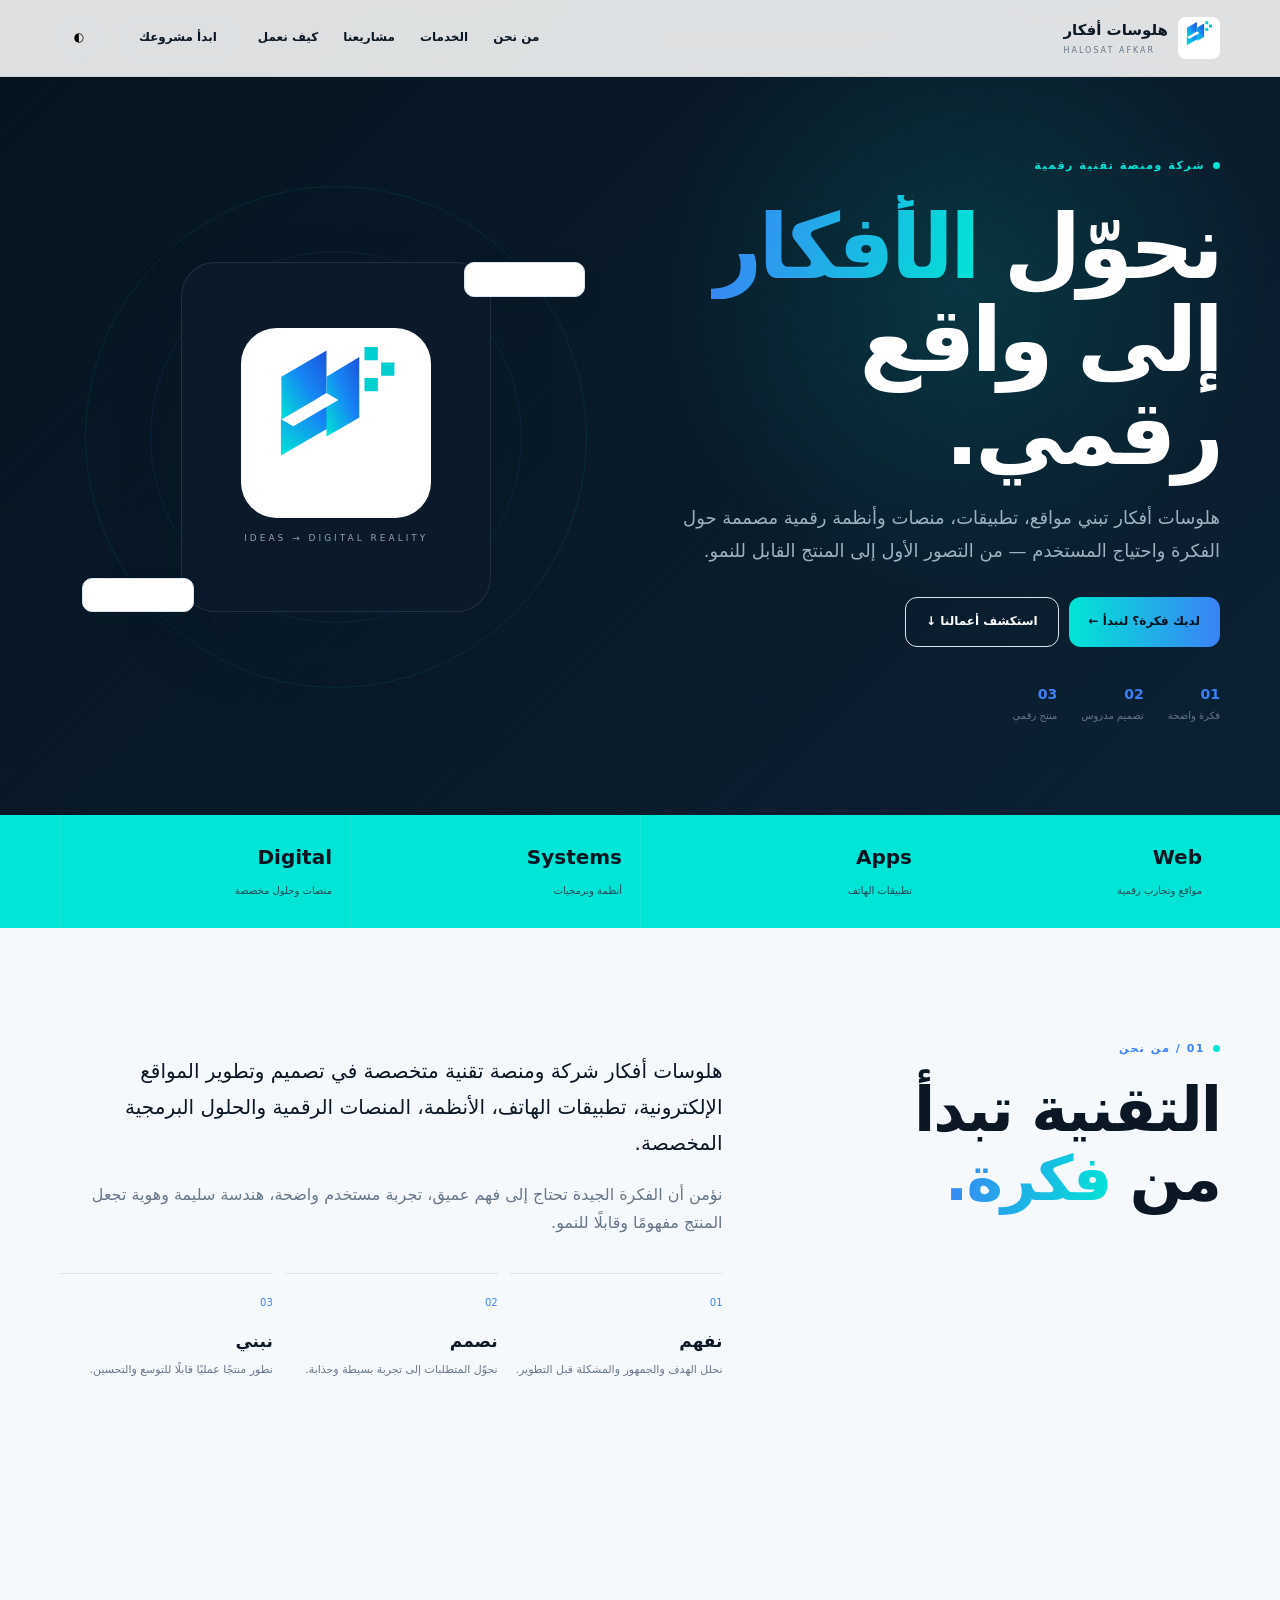
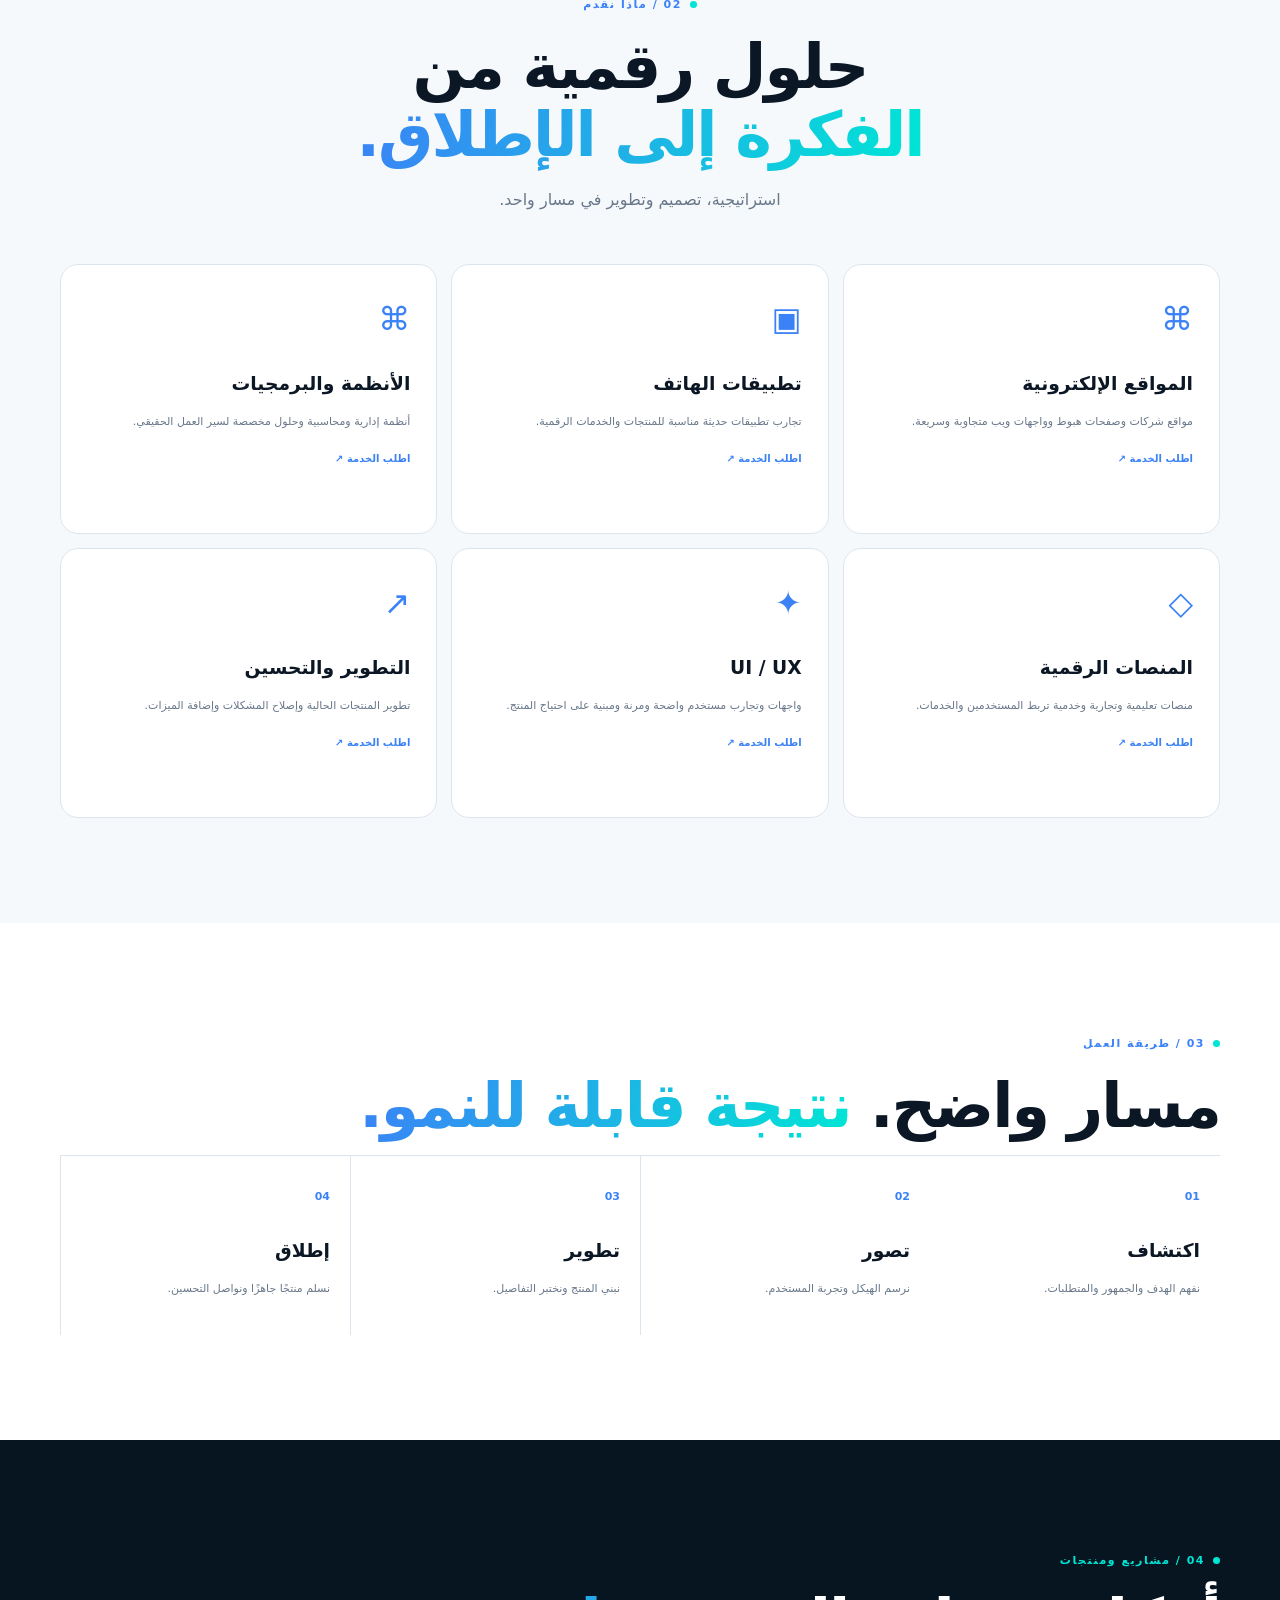
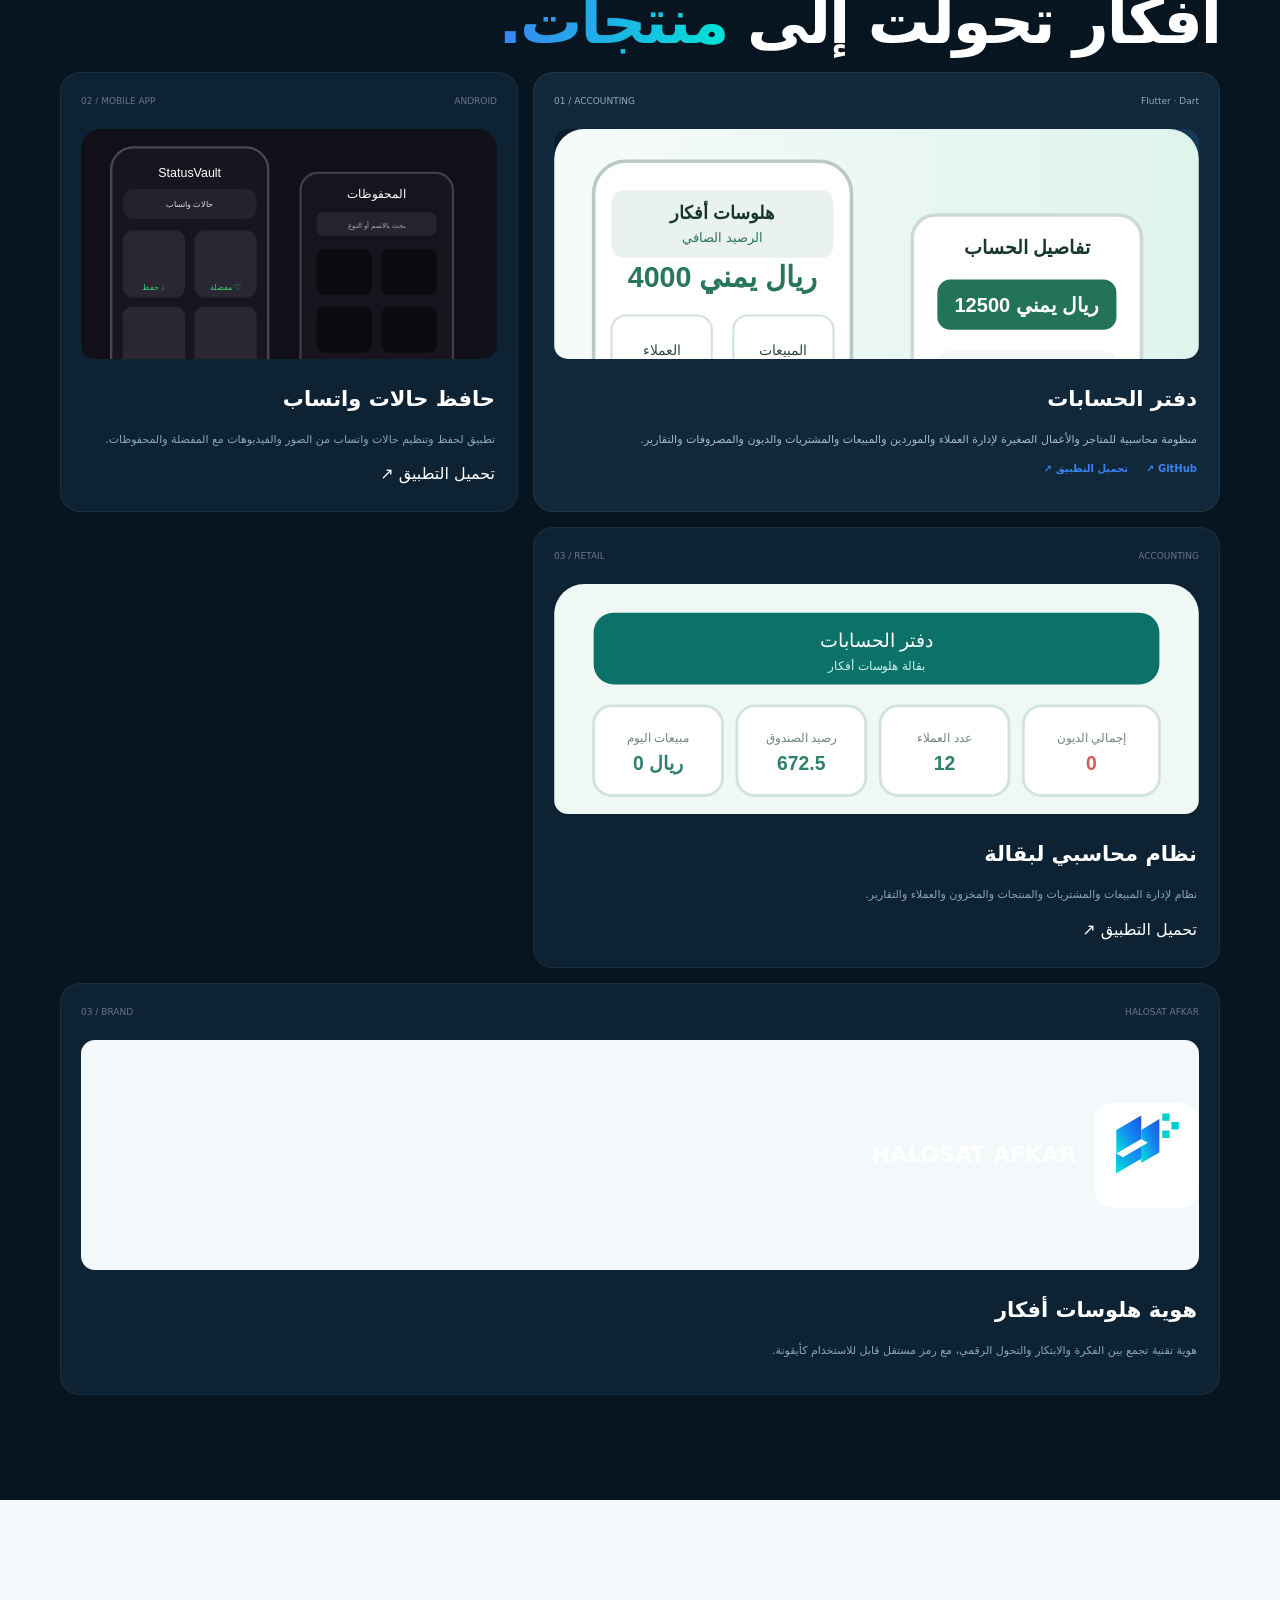
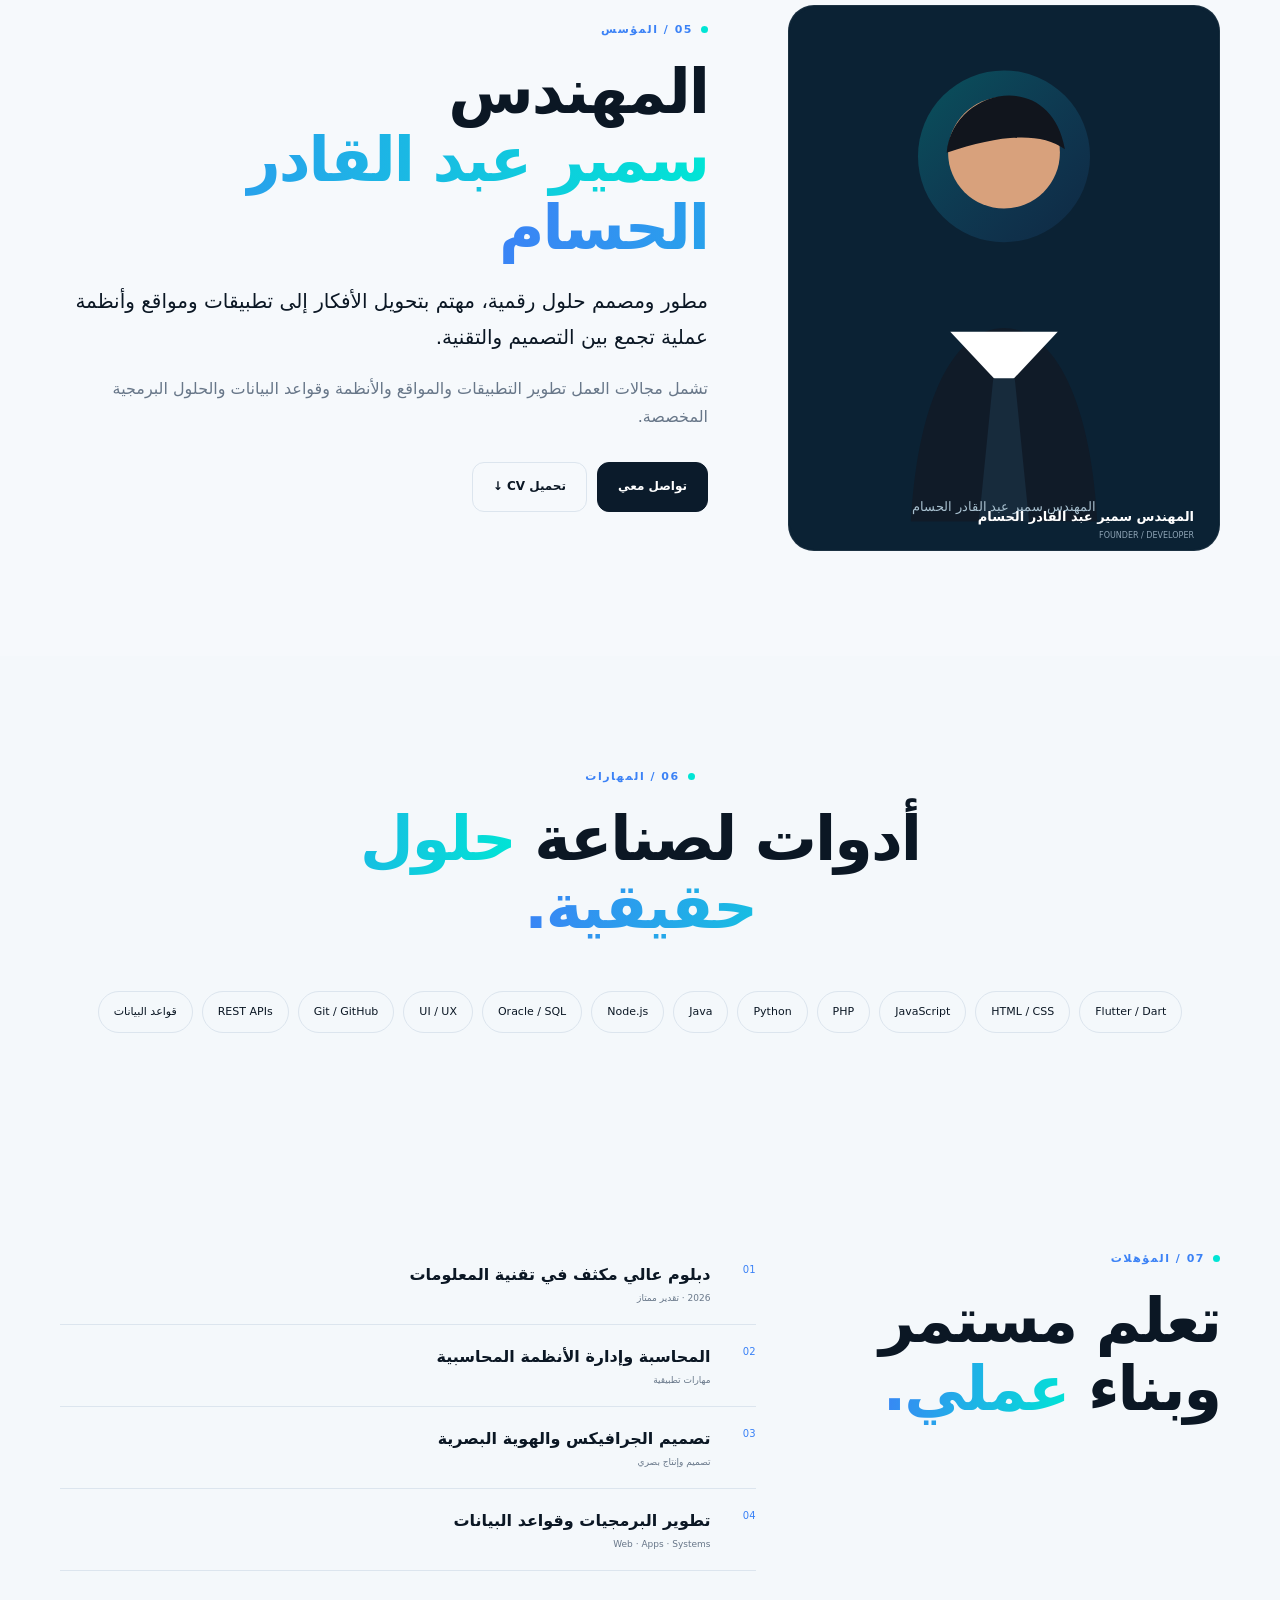
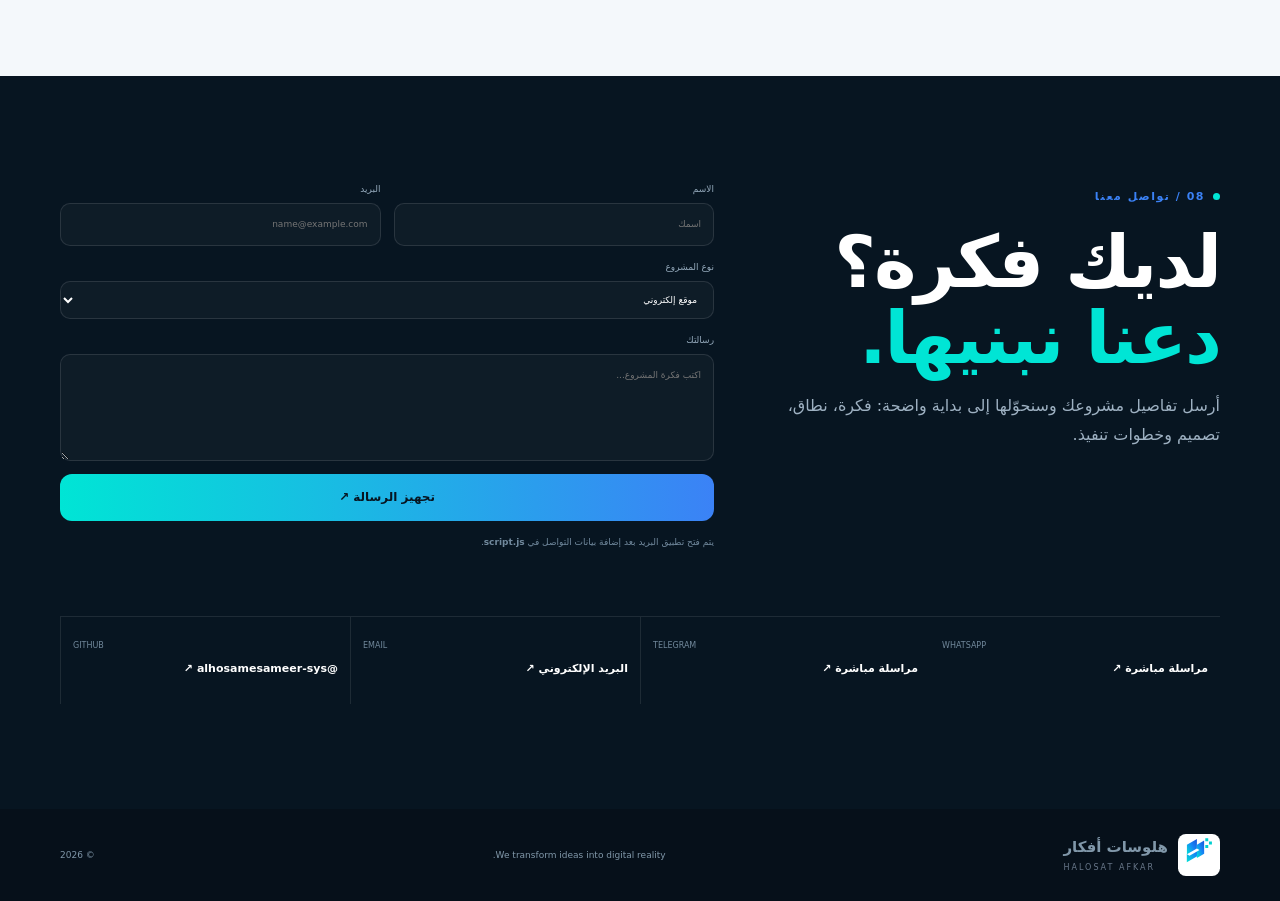
==== index.html @ 7b66d10e "remove Khadamaty and add app download links" ====
<!doctype html>
<html lang="ar" dir="rtl">
<head>
<meta charset="utf-8"><meta name="viewport" content="width=device-width,initial-scale=1">
<meta name="theme-color" content="#0B1B2B">
<meta name="description" content="هلوسات أفكار — شركة تقنية لتحويل الأفكار إلى مواقع وتطبيقات وأنظمة ومنصات رقمية.">
<meta property="og:title" content="هلوسات أفكار | HALOSAT AFKAR"><meta property="og:description" content="نحوّل الأفكار إلى واقع رقمي.">
<title>هلوسات أفكار | HALOSAT AFKAR</title>
<link rel="icon" href="assets/logo.svg"><link rel="stylesheet" href="style.css"><link rel="stylesheet" href="showcase.css">
</head>
<body>
<div class="progress" id="progress"></div>
<header><nav class="nav container">
<a class="brand" href="#home"><img src="assets/logo.svg" alt="هلوسات أفكار"><span><b>هلوسات أفكار</b><small>HALOSAT AFKAR</small></span></a>
<div class="links" id="links"><a href="about.html">من نحن</a><a href="services.html">الخدمات</a><a href="projects.html">مشاريعنا</a><a href="process.html">كيف نعمل</a><a href="contact.html" class="pill">ابدأ مشروعك</a><button class="mode" id="mode" aria-label="الوضع الداكن">◐</button></div>
<button class="menu" id="menu" aria-label="القائمة">☰</button></nav></header>

<main>
<section class="hero" id="home"><div class="container hero-grid">
<div class="reveal"><span class="kicker">شركة ومنصة تقنية رقمية</span><h1>نحوّل <em>الأفكار</em><br>إلى واقع رقمي.</h1>
<p class="lead">هلوسات أفكار تبني مواقع، تطبيقات، منصات وأنظمة رقمية مصممة حول الفكرة واحتياج المستخدم — من التصور الأول إلى المنتج القابل للنمو.</p>
<div class="actions"><a class="btn primary" href="contact.html">لديك فكرة؟ لنبدأ ←</a><a class="btn" href="projects.html">استكشف أعمالنا ↓</a></div>
<div class="hero-meta"><div><b>01</b>فكرة واضحة</div><div><b>02</b>تصميم مدروس</div><div><b>03</b>منتج رقمي</div></div></div>
<div class="visual reveal"><div class="logo-card"><img src="assets/logo.svg" alt="شعار هلوسات أفكار"><small>IDEAS → DIGITAL REALITY</small></div><span class="tag t1">WEB · APP · SYSTEMS</span><span class="tag t2">CREATIVE · DIGITAL</span></div>
</div></section>

<div class="strip"><div class="container stats"><div><b>Web</b><span>مواقع وتجارب رقمية</span></div><div><b>Apps</b><span>تطبيقات الهاتف</span></div><div><b>Systems</b><span>أنظمة وبرمجيات</span></div><div><b>Digital</b><span>منصات وحلول مخصصة</span></div></div></div>

<section id="about"><div class="container two"><div class="title reveal"><span class="kicker">01 / من نحن</span><h2>التقنية تبدأ<br>من <em>فكرة.</em></h2></div>
<div class="reveal"><p class="large">هلوسات أفكار شركة ومنصة تقنية متخصصة في تصميم وتطوير المواقع الإلكترونية، تطبيقات الهاتف، الأنظمة، المنصات الرقمية والحلول البرمجية المخصصة.</p><p class="muted">نؤمن أن الفكرة الجيدة تحتاج إلى فهم عميق، تجربة مستخدم واضحة، هندسة سليمة وهوية تجعل المنتج مفهومًا وقابلًا للنمو.</p>
<div class="principles"><article><span>01</span><h3>نفهم</h3><p>نحلل الهدف والجمهور والمشكلة قبل التطوير.</p></article><article><span>02</span><h3>نصمم</h3><p>نحوّل المتطلبات إلى تجربة بسيطة وجذابة.</p></article><article><span>03</span><h3>نبني</h3><p>نطور منتجًا عمليًا قابلًا للتوسع والتحسين.</p></article></div></div></div></section>

<section class="services" id="services"><div class="container"><div class="center title reveal"><span class="kicker">02 / ماذا نقدم</span><h2>حلول رقمية من<br><em>الفكرة إلى الإطلاق.</em></h2><p>استراتيجية، تصميم وتطوير في مسار واحد.</p></div>
<div class="grid6">
<article class="service reveal"><i>⌘</i><h3>المواقع الإلكترونية</h3><p>مواقع شركات وصفحات هبوط وواجهات ويب متجاوبة وسريعة.</p><a href="#contact">اطلب الخدمة ↗</a></article>
<article class="service reveal"><i>▣</i><h3>تطبيقات الهاتف</h3><p>تجارب تطبيقات حديثة مناسبة للمنتجات والخدمات الرقمية.</p><a href="#contact">اطلب الخدمة ↗</a></article>
<article class="service reveal"><i>⌘</i><h3>الأنظمة والبرمجيات</h3><p>أنظمة إدارية ومحاسبية وحلول مخصصة لسير العمل الحقيقي.</p><a href="#contact">اطلب الخدمة ↗</a></article>
<article class="service reveal"><i>◇</i><h3>المنصات الرقمية</h3><p>منصات تعليمية وتجارية وخدمية تربط المستخدمين والخدمات.</p><a href="#contact">اطلب الخدمة ↗</a></article>
<article class="service reveal"><i>✦</i><h3>UI / UX</h3><p>واجهات وتجارب مستخدم واضحة ومرنة ومبنية على احتياج المنتج.</p><a href="#contact">اطلب الخدمة ↗</a></article>
<article class="service reveal"><i>↗</i><h3>التطوير والتحسين</h3><p>تطوير المنتجات الحالية وإصلاح المشكلات وإضافة الميزات.</p><a href="#contact">اطلب الخدمة ↗</a></article>
</div></div></section>

<section class="process"><div class="container"><div class="title reveal"><span class="kicker">03 / طريقة العمل</span><h2>مسار واضح. <em>نتيجة قابلة للنمو.</em></h2></div>
<div class="process-grid"><article class="step reveal"><b>01</b><h3>اكتشاف</h3><p>نفهم الهدف والجمهور والمتطلبات.</p></article><article class="step reveal"><b>02</b><h3>تصور</h3><p>نرسم الهيكل وتجربة المستخدم.</p></article><article class="step reveal"><b>03</b><h3>تطوير</h3><p>نبني المنتج ونختبر التفاصيل.</p></article><article class="step reveal"><b>04</b><h3>إطلاق</h3><p>نسلم منتجًا جاهزًا ونواصل التحسين.</p></article></div></div></section>

<section class="work" id="work"><div class="container"><div class="title reveal"><span class="kicker">04 / مشاريع ومنتجات</span><h2>أفكار تحولت إلى <em>منتجات.</em></h2></div>
<div class="projects">
<article class="project big reveal"><div class="phead"><span>01 / ACCOUNTING</span><span>Flutter · Dart</span></div><div class="mock account"><img src="assets/dftarpro.svg" alt="واجهات دفتر الحسابات"></div><div class="pbody"><h3>دفتر الحسابات</h3><p>منظومة محاسبية للمتاجر والأعمال الصغيرة لإدارة العملاء والموردين والمبيعات والمشتريات والديون والمصروفات والتقارير.</p><div class="project-actions"><a href="https://github.com/alhosamesameer-sys/DftarPro" target="_blank" rel="noopener">GitHub ↗</a><a href="https://t.me/HalosatAfkar/3" target="_blank" rel="noopener">تحميل التطبيق ↗</a></div></div></article>

<article class="project reveal"><div class="phead"><span>02 / MOBILE APP</span><span>ANDROID</span></div><div class="mock status"><img src="assets/statusvault.svg" alt="حافظ حالات واتساب"></div><div class="pbody"><h3>حافظ حالات واتساب</h3><p>تطبيق لحفظ وتنظيم حالات واتساب من الصور والفيديوهات مع المفضلة والمحفوظات.</p><a href="https://t.me/HalosatAfkar" target="_blank" rel="noopener">تحميل التطبيق ↗</a></div></article><article class="project reveal"><div class="phead"><span>03 / RETAIL</span><span>ACCOUNTING</span></div><div class="mock grocery"><img src="assets/grocery.svg" alt="نظام محاسبي للبقالة"></div><div class="pbody"><h3>نظام محاسبي لبقالة</h3><p>نظام لإدارة المبيعات والمشتريات والمنتجات والمخزون والعملاء والتقارير.</p><a href="https://t.me/HalosatAfkar" target="_blank" rel="noopener">تحميل التطبيق ↗</a></div></article><article class="project wide reveal"><div class="phead"><span>03 / BRAND</span><span>HALOSAT AFKAR</span></div><div class="mock brand"><img src="assets/logo.svg" alt=""><b>HALOSAT AFKAR</b></div><div class="pbody"><h3>هوية هلوسات أفكار</h3><p>هوية تقنية تجمع بين الفكرة والابتكار والتحول الرقمي، مع رمز مستقل قابل للاستخدام كأيقونة.</p></div></article>
</div></div></section>

<section id="founder"><div class="container founder-grid"><div class="profile reveal"><div class="avatar"><img src="assets/samir.svg" alt="المهندس سمير عبد القادر الحسام"></div><label>المهندس سمير عبد القادر الحسام</label><small>FOUNDER / DEVELOPER</small></div>
<div class="title reveal"><span class="kicker">05 / المؤسس</span><h2>المهندس<br><em>سمير عبد القادر الحسام</em></h2><p class="large">مطور ومصمم حلول رقمية، مهتم بتحويل الأفكار إلى تطبيقات ومواقع وأنظمة عملية تجمع بين التصميم والتقنية.</p><p class="muted">تشمل مجالات العمل تطوير التطبيقات والمواقع والأنظمة وقواعد البيانات والحلول البرمجية المخصصة.</p><div class="actions"><a class="btn primary" href="#contact">تواصل معي</a><a class="btn" href="assets/cv.txt" download>تحميل CV ↓</a></div></div></div></section>

<section class="skills"><div class="container"><div class="center title reveal"><span class="kicker">06 / المهارات</span><h2>أدوات لصناعة <em>حلول حقيقية.</em></h2></div>
<div class="chips reveal"><span>Flutter / Dart</span><span>HTML / CSS</span><span>JavaScript</span><span>PHP</span><span>Python</span><span>Java</span><span>Node.js</span><span>Oracle / SQL</span><span>UI / UX</span><span>Git / GitHub</span><span>REST APIs</span><span>قواعد البيانات</span></div></div></section>

<section class="credentials"><div class="container credentials-grid"><div class="title reveal"><span class="kicker">07 / المؤهلات</span><h2>تعلم مستمر وبناء <em>عملي.</em></h2></div><div class="reveal">
<div class="cred"><span>01</span><b>دبلوم عالي مكثف في تقنية المعلومات</b><small>2026 · تقدير ممتاز</small></div><div class="cred"><span>02</span><b>المحاسبة وإدارة الأنظمة المحاسبية</b><small>مهارات تطبيقية</small></div><div class="cred"><span>03</span><b>تصميم الجرافيكس والهوية البصرية</b><small>تصميم وإنتاج بصري</small></div><div class="cred"><span>04</span><b>تطوير البرمجيات وقواعد البيانات</b><small>Web · Apps · Systems</small></div></div></div></section>

<section class="contact" id="contact"><div class="container"><div class="contact-grid"><div class="title reveal"><span class="kicker">08 / تواصل معنا</span><h2>لديك فكرة؟<br><em>دعنا نبنيها.</em></h2><p>أرسل تفاصيل مشروعك وسنحوّلها إلى بداية واضحة: فكرة، نطاق، تصميم وخطوات تنفيذ.</p></div>
<form class="form reveal" id="form"><label>الاسم<input name="name" required placeholder="اسمك"></label><label>البريد<input name="email" type="email" required placeholder="name@example.com"></label><label>نوع المشروع<select name="service"><option>موقع إلكتروني</option><option>تطبيق هاتف</option><option>نظام وبرمجيات</option><option>منصة رقمية</option><option>UI / UX</option><option>مشروع آخر</option></select></label><label>رسالتك<textarea name="message" rows="5" required placeholder="اكتب فكرة المشروع..."></textarea></label><button class="btn primary" type="submit">تجهيز الرسالة ↗</button><div class="note">يتم فتح تطبيق البريد بعد إضافة بيانات التواصل في <b>script.js</b>.</div></form></div>
<div class="socials"><a href="#" data-contact="whatsapp"><small>WHATSAPP</small><b>مراسلة مباشرة ↗</b></a><a href="#" data-contact="telegram"><small>TELEGRAM</small><b>مراسلة مباشرة ↗</b></a><a href="#" data-contact="email"><small>EMAIL</small><b>البريد الإلكتروني ↗</b></a><a href="https://github.com/alhosamesameer-sys" target="_blank" rel="noopener"><small>GITHUB</small><b>@alhosamesameer-sys ↗</b></a></div></div></section>
</main>
<footer><div class="container foot"><a class="brand" href="#home"><img src="assets/logo.svg" alt=""><span><b>هلوسات أفكار</b><small>HALOSAT AFKAR</small></span></a><span>We transform ideas into digital reality.</span><span>© <span id="year"></span></span></div></footer>
<button class="top" id="top" aria-label="العودة للأعلى">↑</button><div class="toast" id="toast"></div>
<script src="script.js"></script><script src="showcase.js"></script>
</body></html>
---- style.css ----
:root{--n:#0B1B2B;--c:#00E5D5;--b:#3B82F6;--bg:#f6f9fc;--card:#fff;--txt:#0b1724;--mut:#687789;--line:#dce5ee;--r:22px}*{box-sizing:border-box}html{scroll-behavior:smooth}body{margin:0;font-family:system-ui,-apple-system,"Segoe UI","Noto Sans Arabic",Tahoma,sans-serif;color:var(--txt);background:var(--bg);line-height:1.8}a{text-decoration:none;color:inherit}button,input,textarea,select{font:inherit}.container{width:min(1160px,calc(100% - 32px));margin:auto}.progress{position:fixed;z-index:1000;top:0;right:0;height:3px;width:0;background:linear-gradient(90deg,var(--b),var(--c))}header{position:fixed;top:0;right:0;left:0;z-index:99;background:#ffffffdd;backdrop-filter:blur(18px);border-bottom:1px solid #0b1b2b0d}.nav{height:76px;display:flex;align-items:center;justify-content:space-between;gap:20px}.brand{display:flex;align-items:center;gap:10px}.brand img{width:42px;height:42px}.brand b{display:block;font-size:15px}.brand small{display:block;direction:ltr;letter-spacing:2px;color:var(--mut);font-size:8px}.links{display:flex;align-items:center;gap:25px;font-size:12px;font-weight:750}.links a:hover{color:var(--b)}.pill{border:1px solid var(--line);padding:9px 15px;border-radius:999px}.mode,.menu{border:1px solid var(--line);background:transparent;border-radius:50%;width:38px;height:38px}.menu{display:none;border-radius:10px}.hero{min-height:760px;padding:155px 0 90px;display:grid;place-items:center;overflow:hidden;background:radial-gradient(circle at 78% 32%,#00e5d514,transparent 30%),radial-gradient(circle at 12% 75%,#3b82f610,transparent 30%)}.hero-grid{display:grid;grid-template-columns:1.1fr .9fr;gap:70px;align-items:center}.kicker{font-size:11px;font-weight:850;letter-spacing:1.5px;color:var(--b)}.kicker:before{content:"";display:inline-block;width:7px;height:7px;background:var(--c);border-radius:50%;margin-left:8px}h1{font-size:clamp(52px,7vw,90px);line-height:1.04;letter-spacing:-4px;margin:22px 0}em{font-style:normal;background:linear-gradient(100deg,var(--b),var(--c));-webkit-background-clip:text;color:transparent}.lead{font-size:18px;color:var(--mut);max-width:650px}.actions{display:flex;gap:10px;margin:30px 0}.btn{display:inline-flex;align-items:center;justify-content:center;gap:10px;padding:13px 20px;border-radius:12px;font-size:12px;font-weight:800;transition:.25s;border:1px solid var(--line);cursor:pointer}.primary{background:var(--n);color:#fff;border-color:var(--n)}.btn:hover{transform:translateY(-2px)}.hero-meta{display:flex;gap:24px;margin-top:35px;color:var(--mut);font-size:10px}.hero-meta b{color:var(--b);font-size:14px;display:block}.visual{min-height:470px;display:grid;place-items:center;position:relative}.visual:before,.visual:after{content:"";position:absolute;border:1px solid #3b82f61a;border-radius:50%;animation:spin 20s linear infinite}.visual:before{width:500px;height:500px}.visual:after{width:370px;height:370px;border-color:#00e5d51c;animation-direction:reverse}.logo-card{width:310px;height:350px;background:#ffffffc9;border:1px solid #fff;border-radius:34px;box-shadow:0 30px 80px #0b1b2b18;display:grid;place-items:center;align-content:center;gap:12px;position:relative;z-index:2;backdrop-filter:blur(16px)}.logo-card img{width:190px;height:190px}.logo-card small{letter-spacing:3px;font-size:9px;color:var(--mut);direction:ltr}.tag{position:absolute;z-index:3;background:var(--card);border:1px solid var(--line);padding:8px 11px;border-radius:10px;font-size:9px;box-shadow:0 12px 30px #0b1b2b12;direction:ltr}.t1{top:60px;right:5%}.t2{bottom:60px;left:4%}.strip{background:var(--n);color:#fff}.stats{display:grid;grid-template-columns:repeat(4,1fr)}.stats>div{padding:24px 18px;border-left:1px solid #ffffff18}.stats>div:first-child{border:0}.stats b{display:block;font-size:20px}.stats span{color:#91a7ba;font-size:10px}section{padding:105px 0}.two{display:grid;grid-template-columns:.75fr 1.25fr;gap:100px}.title h2{font-size:clamp(40px,5vw,62px);line-height:1.1;letter-spacing:-2px;margin:15px 0}.large{font-size:20px}.muted{color:var(--mut)}.principles{display:grid;grid-template-columns:repeat(3,1fr);gap:12px;margin-top:35px}.principles article{border-top:1px solid var(--line);padding-top:13px}.principles span{font-size:10px;color:var(--b)}.principles h3{margin:10px 0 3px;font-size:17px}.principles p{font-size:11px;color:var(--mut);margin:0}.services{background:var(--bg)}.center{text-align:center;max-width:700px;margin:0 auto 50px}.center p{color:var(--mut)}.grid6{display:grid;grid-template-columns:repeat(3,1fr);gap:14px}.service{background:var(--card);border:1px solid var(--line);border-radius:18px;padding:26px;min-height:270px;transition:.3s}.service:hover{transform:translateY(-6px);box-shadow:0 20px 55px #0b1b2b12}.service i{font-style:normal;font-size:32px;color:var(--b)}.service h3{margin:18px 0 5px}.service p{font-size:11px;color:var(--mut)}.service a,.project-actions a{font-size:10px;color:var(--b);font-weight:800}.process{background:#fff}.process-grid{display:grid;grid-template-columns:repeat(4,1fr);border-top:1px solid var(--line)}.step{padding:25px 20px;border-left:1px solid var(--line)}.step:first-child{border:0}.step b{color:var(--b);font-size:11px}.step h3{margin:24px 0 3px}.step p{font-size:11px;color:var(--mut)}.work{background:var(--n);color:#fff}.work .kicker{color:var(--c)}.projects{display:grid;grid-template-columns:1.2fr .8fr;gap:15px}.project{background:#fff;color:var(--txt);border-radius:20px;overflow:hidden}.project.big{background:#12283b;color:#fff}.project.wide{grid-column:1/-1}.phead{display:flex;justify-content:space-between;padding:20px;font-size:9px;color:var(--mut);direction:ltr}.project.big .phead{color:#94aabd}.mock{height:190px;margin:0 20px;border-radius:14px;display:grid;place-items:center}.mock.account{background:linear-gradient(135deg,#0b1b2b,#174563)}.mock.account strong{font-size:55px;color:var(--c)}.mock.web{background:#edf3f8}.mock.web div{background:#fff;padding:30px 45px;border-radius:12px;box-shadow:0 15px 35px #0b1b2b12}.mock.brand{background:#f3f8fb;display:flex;gap:18px}.mock.brand img{width:105px;height:105px}.mock.brand b{direction:ltr;font-size:22px}.pbody{padding:22px}.pbody h3{margin:0 0 6px;font-size:21px}.pbody p{font-size:11px;color:var(--mut)}.project.big .pbody p{color:#a6bac9}.project-actions{display:flex;gap:18px}.founder-grid{display:grid;grid-template-columns:.8fr 1.2fr;gap:80px;align-items:center}.profile{background:var(--n);border-radius:26px;min-height:430px;position:relative;overflow:hidden;display:grid;place-items:center}.avatar{width:230px;height:230px;border-radius:50%;border:1px solid #00e5d54d;display:grid;place-items:center;color:var(--c);font-size:75px;font-weight:900;background:radial-gradient(circle,#00e5d512,transparent 65%)}.profile label{position:absolute;bottom:22px;right:25px;color:#fff;font-size:13px;font-weight:800}.profile small{position:absolute;bottom:7px;right:25px;color:#8ea4b6;font-size:8px;direction:ltr}.skills{background:#fff}.chips{display:flex;flex-wrap:wrap;justify-content:center;gap:9px}.chips span{padding:10px 15px;border:1px solid var(--line);border-radius:999px;font-size:11px}.credentials{background:var(--bg)}.credentials-grid{display:grid;grid-template-columns:.7fr 1.3fr;gap:90px}.cred{border-bottom:1px solid var(--line);padding:18px 0;display:grid;grid-template-columns:45px 1fr}.cred span{color:var(--b);font-size:10px}.cred small{grid-column:2;color:var(--mut);font-size:9px}.contact{background:var(--n);color:#fff}.contact-grid{display:grid;grid-template-columns:.8fr 1.2fr;gap:70px}.contact h2{font-size:clamp(45px,6vw,72px);line-height:1.05}.contact h2 em{background:none;color:var(--c)}.contact p{color:#9eb1c2}.form{display:grid;grid-template-columns:1fr 1fr;gap:13px}.form label{font-size:9px;color:#94a9bb}.form label:nth-child(3),.form label:nth-child(4),.form button,.form .note{grid-column:1/-1}.form input,.form textarea,.form select{display:block;width:100%;margin-top:6px;padding:12px;background:#ffffff08;border:1px solid #ffffff1c;border-radius:10px;color:#fff;outline:0}.form option{color:#111}.form input:focus,.form textarea:focus{border-color:var(--c)}.note{font-size:9px;color:#71899d}.socials{display:grid;grid-template-columns:repeat(4,1fr);border-top:1px solid #ffffff18;margin-top:65px}.socials a{padding:22px 12px;border-left:1px solid #ffffff18}.socials a:first-child{border:0}.socials small{display:block;color:#71889b;font-size:8px;direction:ltr}.socials b{font-size:11px}footer{background:#06101a;color:#8198aa;padding:25px 0}.foot{display:flex;align-items:center;justify-content:space-between;font-size:9px}.top{position:fixed;bottom:20px;left:20px;width:42px;height:42px;border:1px solid var(--line);border-radius:50%;background:#fff;color:var(--n);opacity:0;pointer-events:none}.top.show{opacity:1;pointer-events:auto}.reveal{opacity:0;transform:translateY(22px);transition:.7s}.reveal.show{opacity:1;transform:none}body.dark{--bg:#081522;--card:#0d1e2d;--txt:#edf6ff;--mut:#9cb0c1;--line:#1b3245}body.dark header{background:#081522e8;border-color:#ffffff0d}body.dark .process,body.dark .skills{background:#081522}body.dark .logo-card{background:#0d1e2dcc}.toast{position:fixed;bottom:22px;right:22px;background:#07121e;color:#fff;padding:12px 16px;border-radius:10px;font-size:10px;opacity:0;transform:translateY(10px);transition:.3s;z-index:200}.toast.show{opacity:1;transform:none}@keyframes spin{to{transform:rotate(360deg)}}@media(max-width:900px){.links{position:absolute;top:76px;right:16px;left:16px;background:var(--card);border:1px solid var(--line);border-radius:15px;padding:14px;display:none;flex-direction:column;align-items:stretch}.links.open{display:flex}.menu{display:block}.hero-grid,.two,.founder-grid,.credentials-grid,.contact-grid{grid-template-columns:1fr;gap:45px}.grid6{grid-template-columns:1fr 1fr}.projects{grid-template-columns:1fr}.project.wide{grid-column:auto}.process-grid{grid-template-columns:1fr 1fr}.socials{grid-template-columns:1fr 1fr}}@media(max-width:600px){.container{width:calc(100% - 26px)}section{padding:75px 0}.hero{padding-top:120px}.hero-grid{gap:20px}h1{font-size:51px;letter-spacing:-2px}.actions{flex-direction:column}.actions .btn{width:100%}.visual{min-height:340px}.visual:before{width:350px;height:350px}.visual:after{width:270px;height:270px}.logo-card{width:245px;height:285px}.logo-card img{width:145px;height:145px}.tag{display:none}.stats{grid-template-columns:1fr 1fr}.stats>div{border-bottom:1px solid #ffffff18}.principles,.grid6,.process-grid,.form,.socials{grid-template-columns:1fr}.step{border-left:0;border-top:1px solid var(--line)}.step:first-child{border-top:0}.form label:nth-child(3),.form label:nth-child(4),.form button,.form .note{grid-column:auto}.foot{display:grid;gap:10px}.profile{min-height:360px}}
---- showcase.css ----
:root{--sx:#071521;--sc:#00e5d5;--sb:#3b82f6;--sl:#f4f8fb;--sm:#718294}body{overflow-x:hidden}.site-header{background:#071521e8!important;border-bottom:1px solid #ffffff12!important}.site-header .brand b{color:#fff}.site-header .brand small{color:#8297a8}.site-header .links a{color:#dce8ef}.site-header .links .pill{background:linear-gradient(90deg,var(--sc),var(--sb));border:0;color:#04111a!important}.show-hero{min-height:790px;padding:150px 0 90px;background:radial-gradient(circle at 75% 40%,#00e5d522,transparent 27%),radial-gradient(circle at 20% 80%,#3b82f61c,transparent 30%),linear-gradient(135deg,#06131f,#0b2133);color:#fff;position:relative;overflow:hidden}.show-hero-grid{display:grid;grid-template-columns:1fr 1fr;gap:55px;align-items:center}.eyebrow{display:inline-flex;align-items:center;gap:8px;color:var(--sc);font-size:10px;font-weight:900;letter-spacing:1.5px;direction:ltr}.show-copy h1{font-size:clamp(55px,7vw,92px);line-height:1.02;letter-spacing:-4px;margin:22px 0}.show-copy h1 em{background:linear-gradient(90deg,#fff,var(--sc));-webkit-background-clip:text;color:transparent}.show-copy>p{max-width:610px;color:#9eb2c1;font-size:17px;line-height:2}.show-actions,.founder-actions{display:flex;gap:10px;margin:30px 0;align-items:center;flex-wrap:wrap}.show-btn{display:inline-flex;align-items:center;gap:12px;padding:13px 20px;border-radius:13px;border:1px solid #ffffff1c;color:#fff;font-size:11px;font-weight:900;transition:.3s}.show-btn.primary{background:linear-gradient(90deg,var(--sc),var(--sb));color:#04121c;border:0;box-shadow:0 12px 35px #00e5d52c}.show-btn:hover{transform:translateY(-3px)}.show-stats{display:flex;gap:28px;margin-top:40px}.show-stats div{border-right:1px solid #ffffff18;padding-right:18px}.show-stats b{display:block;font-size:21px;color:var(--sc)}.show-stats span{font-size:9px;color:#8196a7}.show-visual{min-height:520px;display:grid;place-items:center;position:relative}.orb{position:absolute;border:1px solid #00e5d518;border-radius:50%;animation:floatOrb 9s ease-in-out infinite}.orb-a{width:500px;height:500px}.orb-b{width:380px;height:380px;border-color:#3b82f61c}.hero-device{width:min(470px,92%);padding:13px;border:1px solid #ffffff1c;background:#0b1b2be8;border-radius:27px;box-shadow:0 40px 90px #0008;position:relative;z-index:2;animation:deviceFloat 5s ease-in-out infinite}.device-top{height:30px;display:flex;align-items:center;gap:5px;padding:0 7px;color:#8fa5b4;font-size:7px}.device-top span{margin-left:auto}.device-top i{width:6px;height:6px;border-radius:50%;background:#2d4558}.hero-slide{height:370px;border-radius:18px;overflow:hidden;background:#07121c;position:relative}.hero-slide img{position:absolute;inset:0;width:100%;height:100%;object-fit:cover;opacity:0;transform:scale(1.05);transition:opacity .8s,transform 5s}.hero-slide img.active{opacity:1;transform:scale(1)}.hero-caption{padding:13px 7px 4px;display:flex;align-items:center;justify-content:space-between}.hero-caption b{font-size:12px}.hero-caption span{font-size:8px;color:#7890a2}.float-chip{position:absolute;z-index:4;padding:10px 13px;border:1px solid #ffffff1c;background:#0b1b2bd9;border-radius:12px;color:#dff8ff;font-size:8px;animation:chipFloat 4s ease-in-out infinite}.chip-one{top:13%;right:-3%}.chip-two{bottom:15%;left:0}.chip-three{top:46%;right:-7%}.project-marquee{background:var(--sc);color:#05131d;overflow:hidden;padding:12px 0;white-space:nowrap}.marquee-track{display:flex;justify-content:center;gap:25px;min-width:max-content;animation:marquee 24s linear infinite;font-size:11px;font-weight:900}.section{padding:105px 0;background:var(--sl)}.split,.founder-wrap{display:grid;grid-template-columns:.8fr 1.2fr;gap:80px;align-items:center}.section-head h2,.center-head h2,.section-row h2,.founder-copy h2,.cta-box h2{font-size:clamp(42px,5vw,66px);line-height:1.1;letter-spacing:-2px;margin:15px 0}.section-head h2 em,.center-head h2 em,.section-row h2 em,.founder-copy h2 em,.cta-box h2 em{background:linear-gradient(90deg,var(--sb),var(--sc));-webkit-background-clip:text;color:transparent}.big-copy{font-size:20px;line-height:2;color:#526474}.text-link{color:#1268c9;font-size:11px;font-weight:900}.services-show{background:#fff}.center-head{text-align:center;max-width:800px;margin:0 auto 45px}.service-cards{display:grid;grid-template-columns:repeat(4,1fr);gap:13px}.service-card{background:#fff;border:1px solid #dce6ed;border-radius:20px;padding:27px;min-height:210px;transition:.35s}.service-card:hover{transform:translateY(-8px);box-shadow:0 25px 60px #07152115}.service-card span{color:var(--sb);font-size:9px}.service-card strong{display:block;font-size:18px;margin:30px 0 6px}.service-card p{font-size:10px;color:#718294;line-height:1.9}.projects-show{background:#071521;color:#fff}.projects-show .eyebrow{color:var(--sc)}.section-row{display:flex;justify-content:space-between;align-items:end;margin-bottom:35px}.project-grid{display:grid;grid-template-columns:repeat(2,1fr);gap:16px}.project-card{background:#0d2233;border:1px solid #ffffff10;border-radius:22px;overflow:hidden;transition:.35s}.project-card:hover{transform:translateY(-7px);border-color:#00e5d533}.project-image{height:270px;position:relative;overflow:hidden;background:#0b1925}.project-image img{width:100%;height:100%;object-fit:cover;transition:.7s}.project-card:hover .project-image img{transform:scale(1.05)}.project-image>span{position:absolute;top:14px;right:14px;padding:6px 9px;background:#071521d9;border-radius:9px;font-size:7px;color:#b9d3df}.project-copy{padding:23px}.project-copy small{color:var(--sc);font-size:7px;letter-spacing:1.2px}.project-copy h3{font-size:24px;margin:8px 0}.project-copy p{color:#8fa5b5;font-size:10px;line-height:1.9}.project-copy a{color:#fff;font-size:9px;font-weight:900}.service-mock{position:absolute;inset:35px;display:grid;place-content:center;text-align:center;border-radius:18px;background:radial-gradient(circle at 50% 20%,#00e5d533,transparent 40%),linear-gradient(135deg,#102f43,#071521);border:1px solid #00e5d52c}.service-mock b{font-size:43px;color:#fff}.service-mock span{font-size:10px;color:#91a9b9}.service-mock i{margin:20px auto 0;width:38px;height:38px;display:grid;place-items:center;border-radius:50%;background:var(--sc);font-style:normal}.founder-show{padding:100px 0;background:#eef5f8}.founder-photo{height:520px;border-radius:30px;background:#0b2234;position:relative;overflow:hidden;display:flex;align-items:end;justify-content:center}.founder-photo img{height:100%;width:100%;object-fit:cover}.founder-photo span{position:absolute;bottom:18px;right:18px;padding:8px 11px;border-radius:10px;background:#071521d9;color:#c7e6ee;font-size:7px;letter-spacing:1px}.founder-copy>p{color:#607484;font-size:14px;line-height:2;max-width:650px}.social-mini{width:43px;height:43px;border-radius:12px;display:grid;place-items:center;color:#fff;font-size:9px;font-weight:900}.whatsapp{background:#1bbd69}.telegram{background:#229ed9}.instagram{background:linear-gradient(135deg,#8a3ab9,#fd1d1d,#fcb045)}.final-cta{background:#fff}.cta-box{background:linear-gradient(135deg,#071521,#0d2b40);border-radius:30px;padding:70px;color:#fff;overflow:hidden}.cta-box p{color:#8ea6b6}.projects-hero{min-height:500px;padding-top:155px}.project-list-section{background:#f4f8fb}.project-list{display:grid;gap:22px}.project-feature{display:grid;grid-template-columns:1.05fr .95fr;background:#fff;border:1px solid #dce6ed;border-radius:28px;overflow:hidden;min-height:470px}.project-feature.reverse{grid-template-columns:.95fr 1.05fr}.project-feature.reverse .project-full-image{order:2}.project-feature.reverse .project-full-copy{order:1}.project-full-image{position:relative;background:#071521;min-height:470px;overflow:hidden}.project-full-image img{width:100%;height:100%;object-fit:cover}.project-full-image>span{position:absolute;top:18px;right:18px;background:#071521d9;color:#dff8ff;border-radius:10px;padding:7px 10px;font-size:7px}.project-full-copy{padding:55px;align-self:center}.project-full-copy small{font-size:8px;color:#1375ce;letter-spacing:1.5px}.project-full-copy h2{font-size:clamp(40px,5vw,62px);margin:12px 0}.project-full-copy p{font-size:13px;color:#66798a;line-height:2}.tags{display:flex;gap:7px;flex-wrap:wrap;margin:22px 0}.tags b{font-size:8px;padding:7px 10px;border-radius:999px;border:1px solid #dce6ed;color:#536879}.services-art{position:absolute;inset:55px;border-radius:28px;display:grid;place-content:center;text-align:center;background:radial-gradient(circle at 50% 25%,#00e5d53a,transparent 35%),linear-gradient(135deg,#0e2f44,#071521);border:1px solid #00e5d52b;color:#fff}.services-art span{font-size:55px;font-weight:900}.services-art b{color:#8fa9ba;font-size:12px}.services-art i{margin:20px auto 0;width:45px;height:45px;display:grid;place-items:center;background:#00e5d5;color:#071521;border-radius:50%;font-style:normal}.process-show{max-width:900px}.process-line{display:grid;grid-template-columns:90px 1fr;gap:25px;padding:35px 0;border-bottom:1px solid #dce6ed}.process-line>b{font-size:38px;color:#3b82f6}.process-line h2{font-size:30px;margin:0}.process-line p{color:#687a8a;font-size:12px}.contact-form-show{max-width:820px;margin:auto;background:#fff;border:1px solid #dce6ed;border-radius:26px;padding:32px;display:grid;grid-template-columns:1fr 1fr;gap:18px}.contact-form-show>div:nth-child(4),.contact-form-show button,.contact-form-show p{grid-column:1/-1}.contact-form-show label{display:block;font-size:9px;font-weight:900;margin-bottom:6px}.contact-form-show input,.contact-form-show textarea,.contact-form-show select{width:100%;border:1px solid #dce6ed;border-radius:12px;padding:13px;outline:0;background:#f9fbfc}.reveal{opacity:0;transform:translateY(24px);transition:.75s}.reveal.show{opacity:1;transform:none}@keyframes deviceFloat{0%,100%{transform:translateY(0)}50%{transform:translateY(-12px)}}@keyframes chipFloat{0%,100%{transform:translateY(0)}50%{transform:translateY(-10px)}}@keyframes floatOrb{0%,100%{transform:scale(1)}50%{transform:scale(1.04)}}@keyframes marquee{to{transform:translateX(50%)}}@media(max-width:900px){.show-hero-grid,.split,.founder-wrap{grid-template-columns:1fr}.service-cards{grid-template-columns:1fr 1fr}.project-grid{grid-template-columns:1fr}.section-row{display:block}.founder-photo{height:480px}.site-header .links{top:76px;background:#071521f5;border-color:#ffffff18}.site-header .links a{color:#fff}.site-header .menu{display:block;color:#fff;border-color:#ffffff22}.project-feature,.project-feature.reverse{grid-template-columns:1fr}.project-feature.reverse .project-full-image,.project-feature.reverse .project-full-copy{order:initial}.project-full-image{min-height:330px}}@media(max-width:600px){.show-hero{padding:125px 0 65px;min-height:auto}.show-copy h1{font-size:52px;letter-spacing:-2px}.show-copy>p{font-size:14px}.show-actions{flex-direction:column;align-items:stretch}.show-actions .show-btn{justify-content:center}.show-visual{min-height:410px}.hero-slide{height:300px}.orb-a{width:370px;height:370px}.orb-b{width:280px;height:280px}.float-chip{display:none}.section{padding:75px 0}.service-cards{grid-template-columns:1fr}.founder-photo{height:410px}.cta-box{padding:45px 25px}.project-full-copy{padding:35px 25px}.process-line{grid-template-columns:55px 1fr;gap:15px}.contact-form-show{grid-template-columns:1fr}.contact-form-show>div:nth-child(4),.contact-form-show button,.contact-form-show p{grid-column:auto}}
/* Legacy page compatibility / visual upgrade */
.hero{min-height:790px;padding:150px 0 90px;background:radial-gradient(circle at 75% 35%,#00e5d522,transparent 28%),linear-gradient(135deg,#06131f,#0b2133)!important;color:#fff}.hero-grid{grid-template-columns:1fr 1fr;gap:55px}.hero h1{font-size:clamp(55px,7vw,92px);color:#fff}.hero .lead{color:#9eb2c1}.hero .kicker,.work .kicker{color:var(--sc)}.hero .primary{background:linear-gradient(90deg,var(--sc),var(--sb));color:#04121c;border:0}.visual:before{border-color:#00e5d518}.visual:after{border-color:#3b82f61c}.logo-card{background:#0b1b2be8;border-color:#ffffff18;color:#fff}.logo-card small{color:#8fa5b4}.strip{background:#00e5d5;color:#071521}.strip .stats span{color:#214450}.work{background:#071521}.project{background:#0d2233;color:#fff;border:1px solid #ffffff10}.project.big{background:#10283a}.project .pbody p{color:#8fa5b5}.mock{height:230px;overflow:hidden}.mock img{width:100%;height:100%;object-fit:cover}.profile{background:#0b2234;border:1px solid #ffffff12}.profile .avatar{width:100%;height:100%;border-radius:0;border:0;background:transparent}.profile .avatar img{width:100%;height:100%;object-fit:cover}.credentials,.skills{background:#f4f8fb}.contact{background:#071521}.contact .primary{background:linear-gradient(90deg,var(--sc),var(--sb));color:#071521;border:0}.pg-header{background:#071521e8!important;border-color:#ffffff12!important}.pg-brand b,.pg-links a{color:#fff}.pg-brand small{color:#8297a8}.pg-hero{background:radial-gradient(circle at 75% 35%,#00e5d522,transparent 28%),linear-gradient(135deg,#06131f,#0b2133)!important}.pg-hero h1{color:#fff}.pg-project{background:#0d2233;color:#fff;border-color:#ffffff10}.pg-visual{background:#071521!important}.pg-copy p{color:#91a7b7}.pg-copy h2{color:#fff}.pg-mock{overflow:hidden}.pg-mock img{width:100%;height:100%;object-fit:cover}.ah-header{background:#071521e8!important;border-color:#ffffff12!important}.ah-brand b,.ah-header nav a{color:#fff}.ah-brand small{color:#8297a8}.ah-hero{background:radial-gradient(circle at 75% 35%,#00e5d522,transparent 28%),linear-gradient(135deg,#06131f,#0b2133)!important}.ah-hero h1{color:#fff}.ah-section{background:#f4f8fb}.ah-photo{background:#0b2234!important;overflow:hidden}.ah-photo img{width:100%;height:100%;object-fit:cover}.ah-photo #photoFallback{display:none!important}
@media(max-width:900px){.hero-grid,.founder-grid,.credentials-grid,.contact-grid{grid-template-columns:1fr}.hero{padding-top:125px}.profile{min-height:430px}.mock{height:230px}.pg-project,.pg-contact{grid-template-columns:1fr}.pg-visual{min-height:330px}.ah-founder{grid-template-columns:1fr}}
@media(max-width:600px){.hero h1{font-size:52px}.hero{padding:125px 0 65px}.visual{min-height:410px}.logo-card{width:250px;height:290px}.profile{min-height:410px}.mock{height:220px}.socials{grid-template-columns:1fr 1fr}}
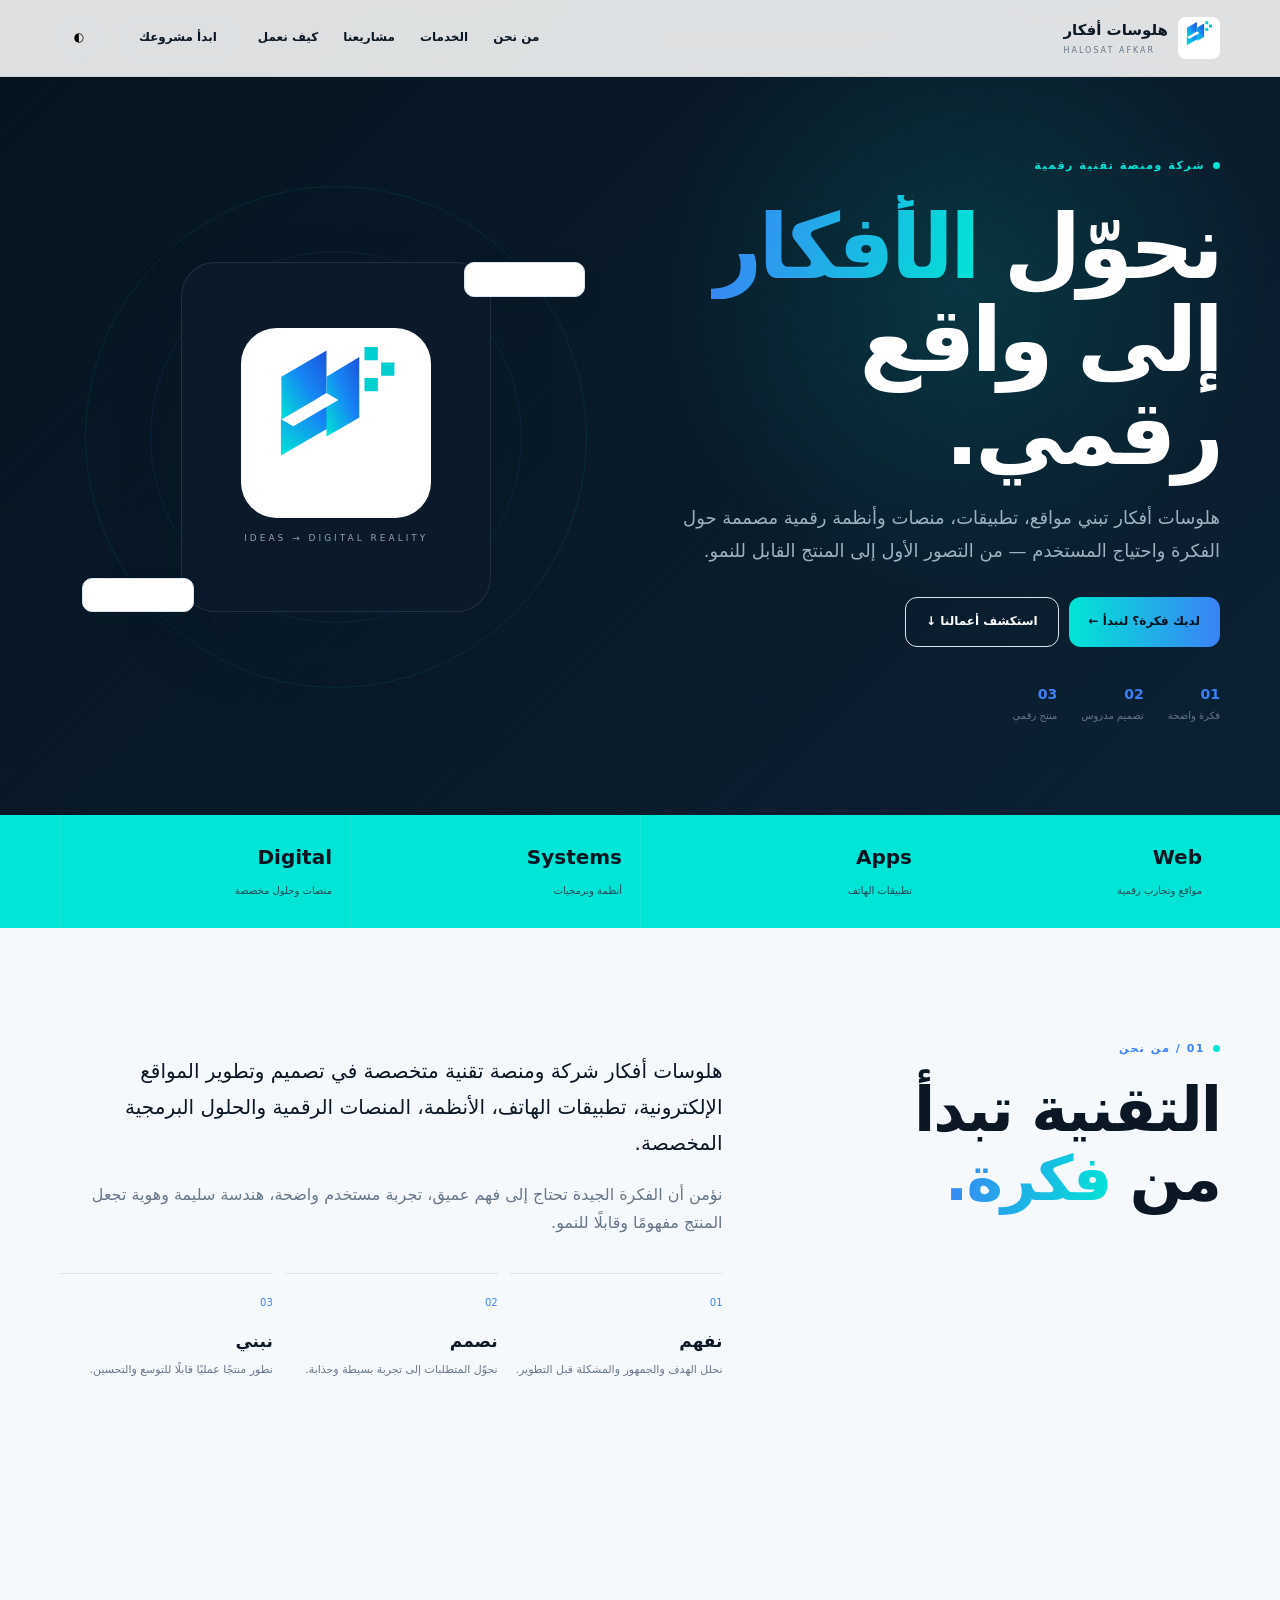
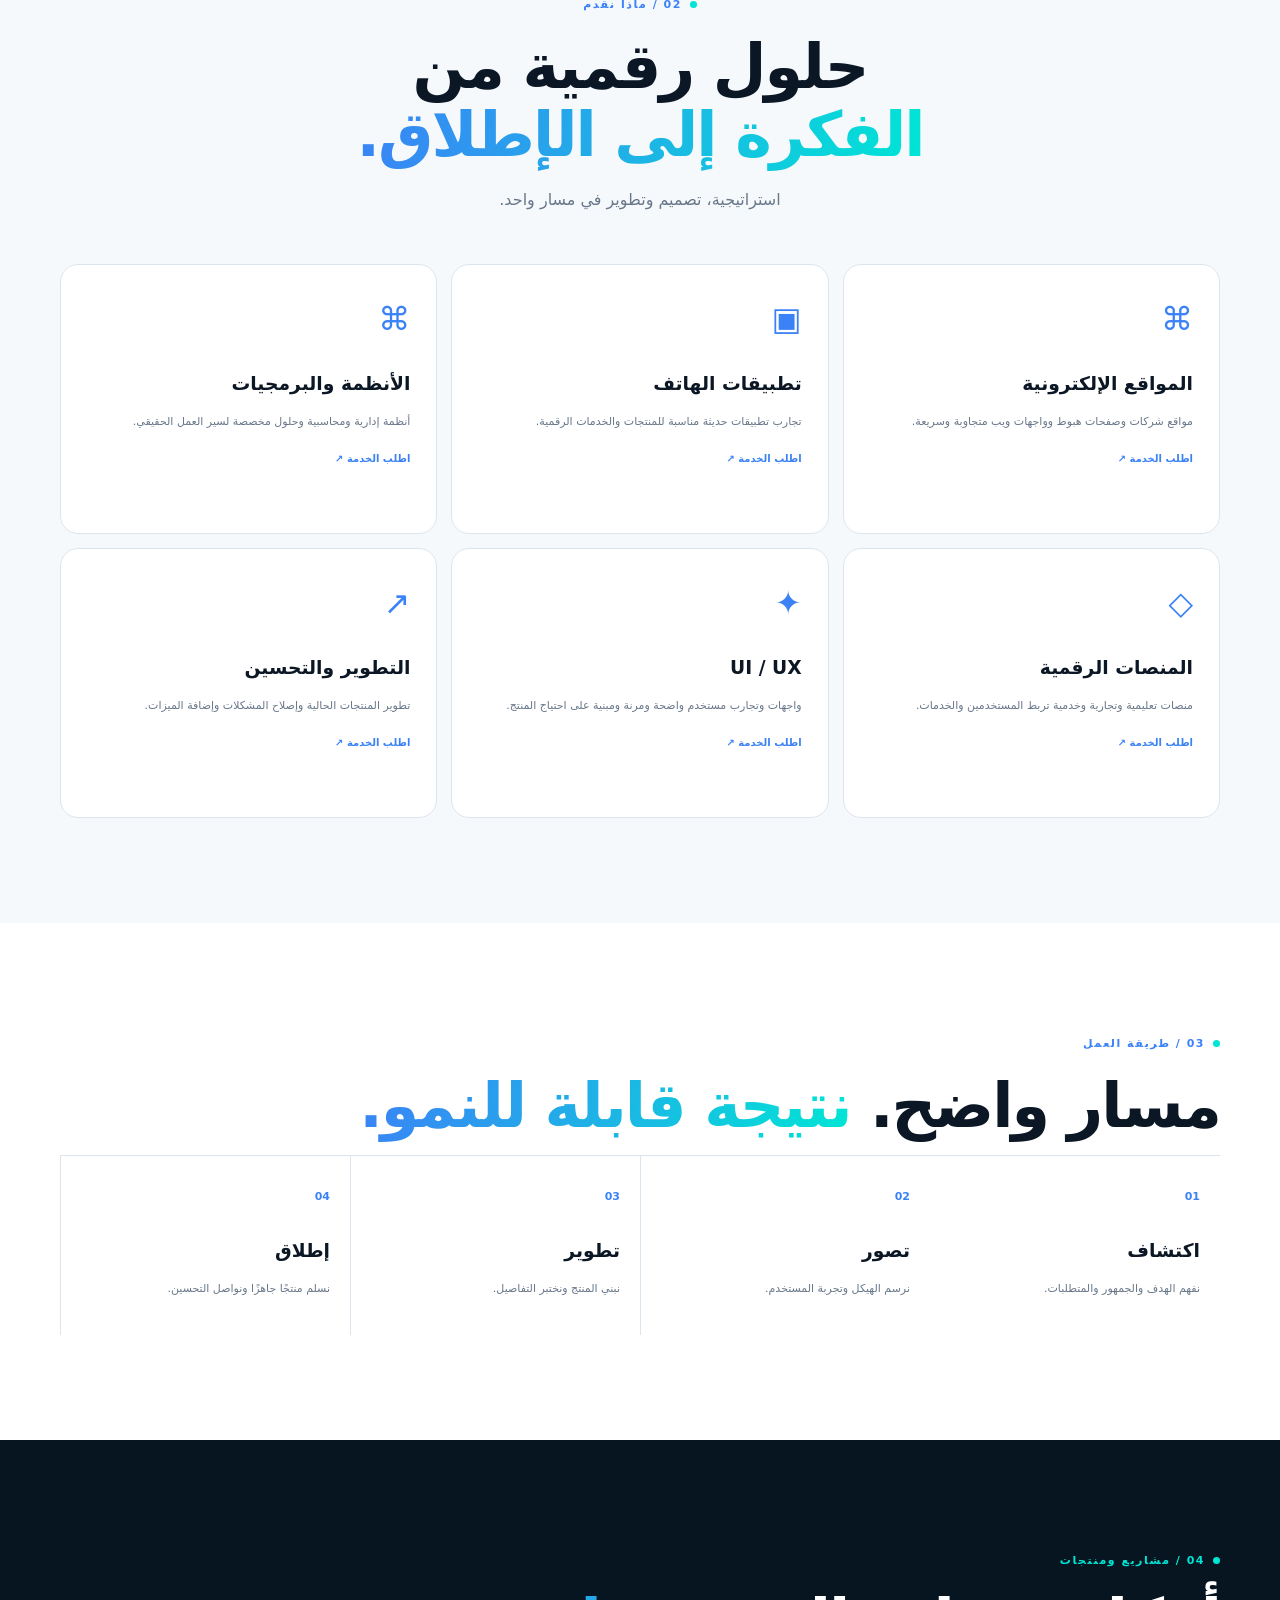
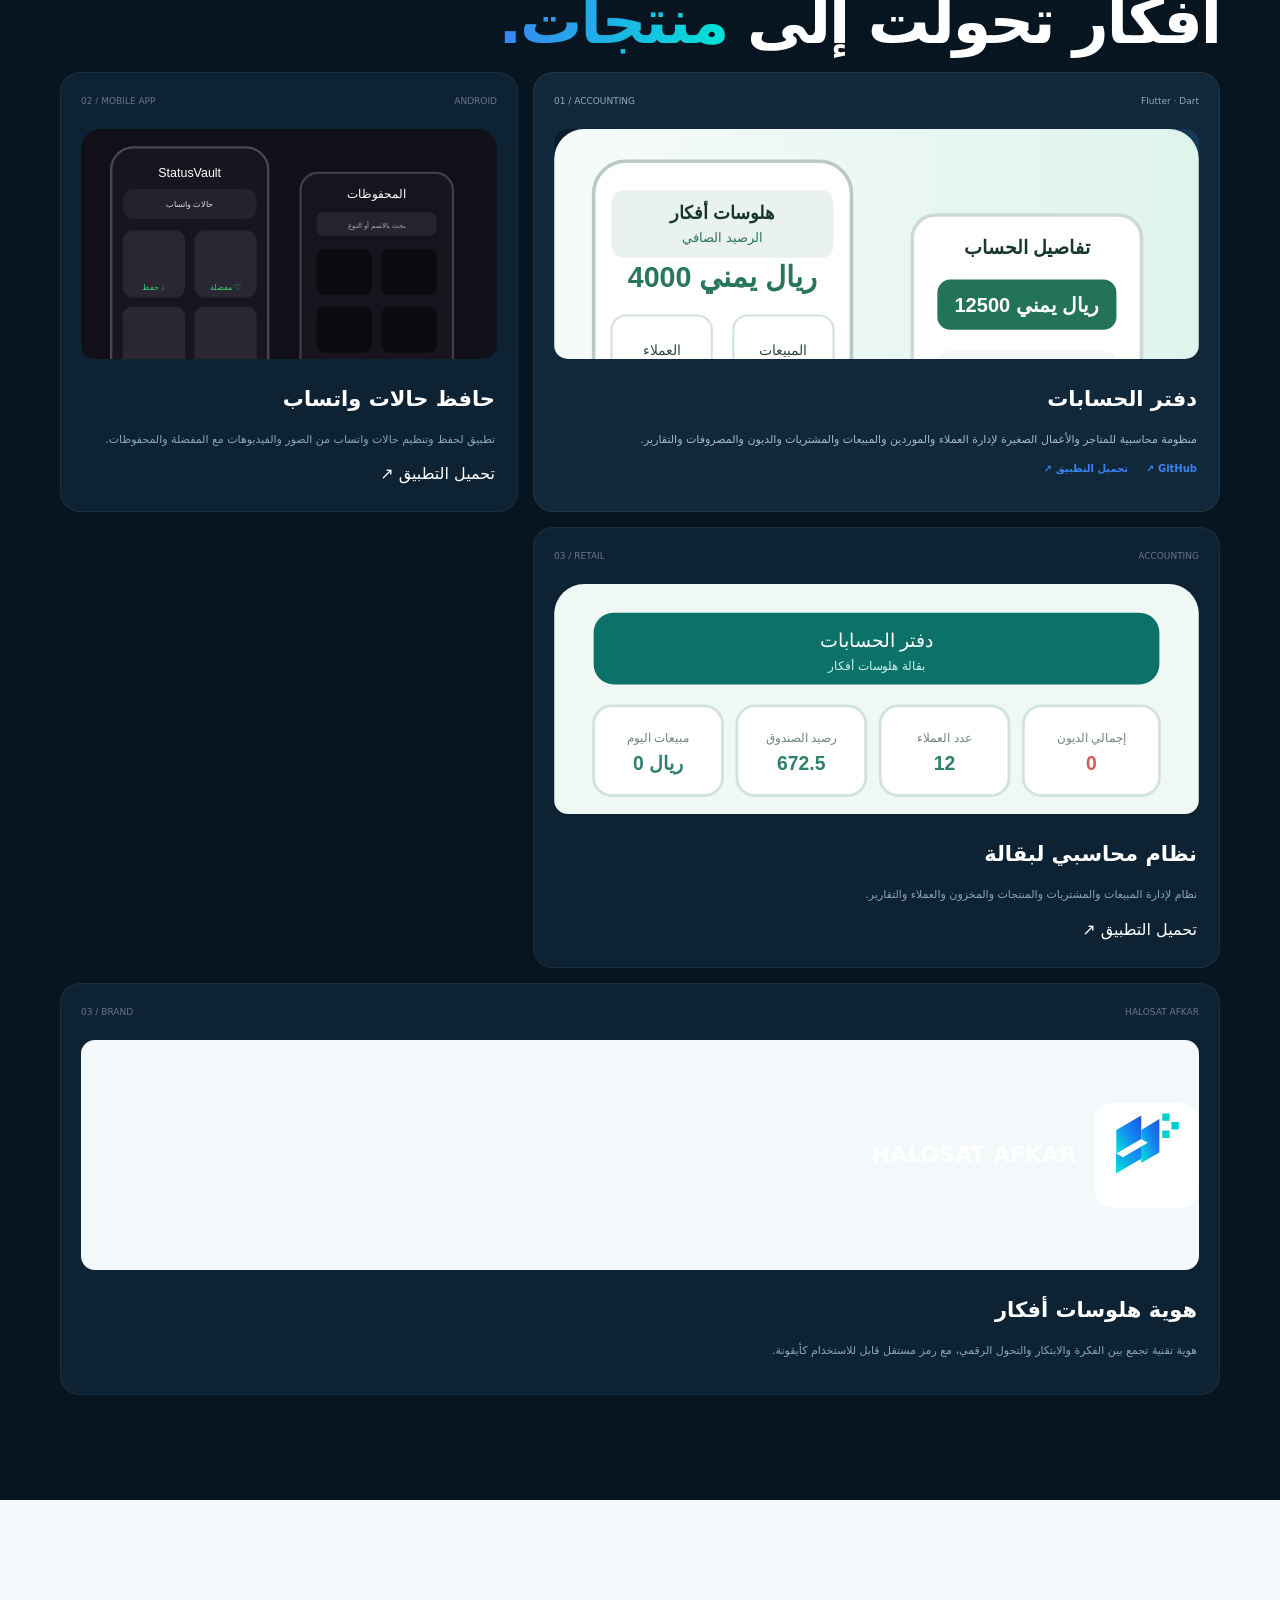
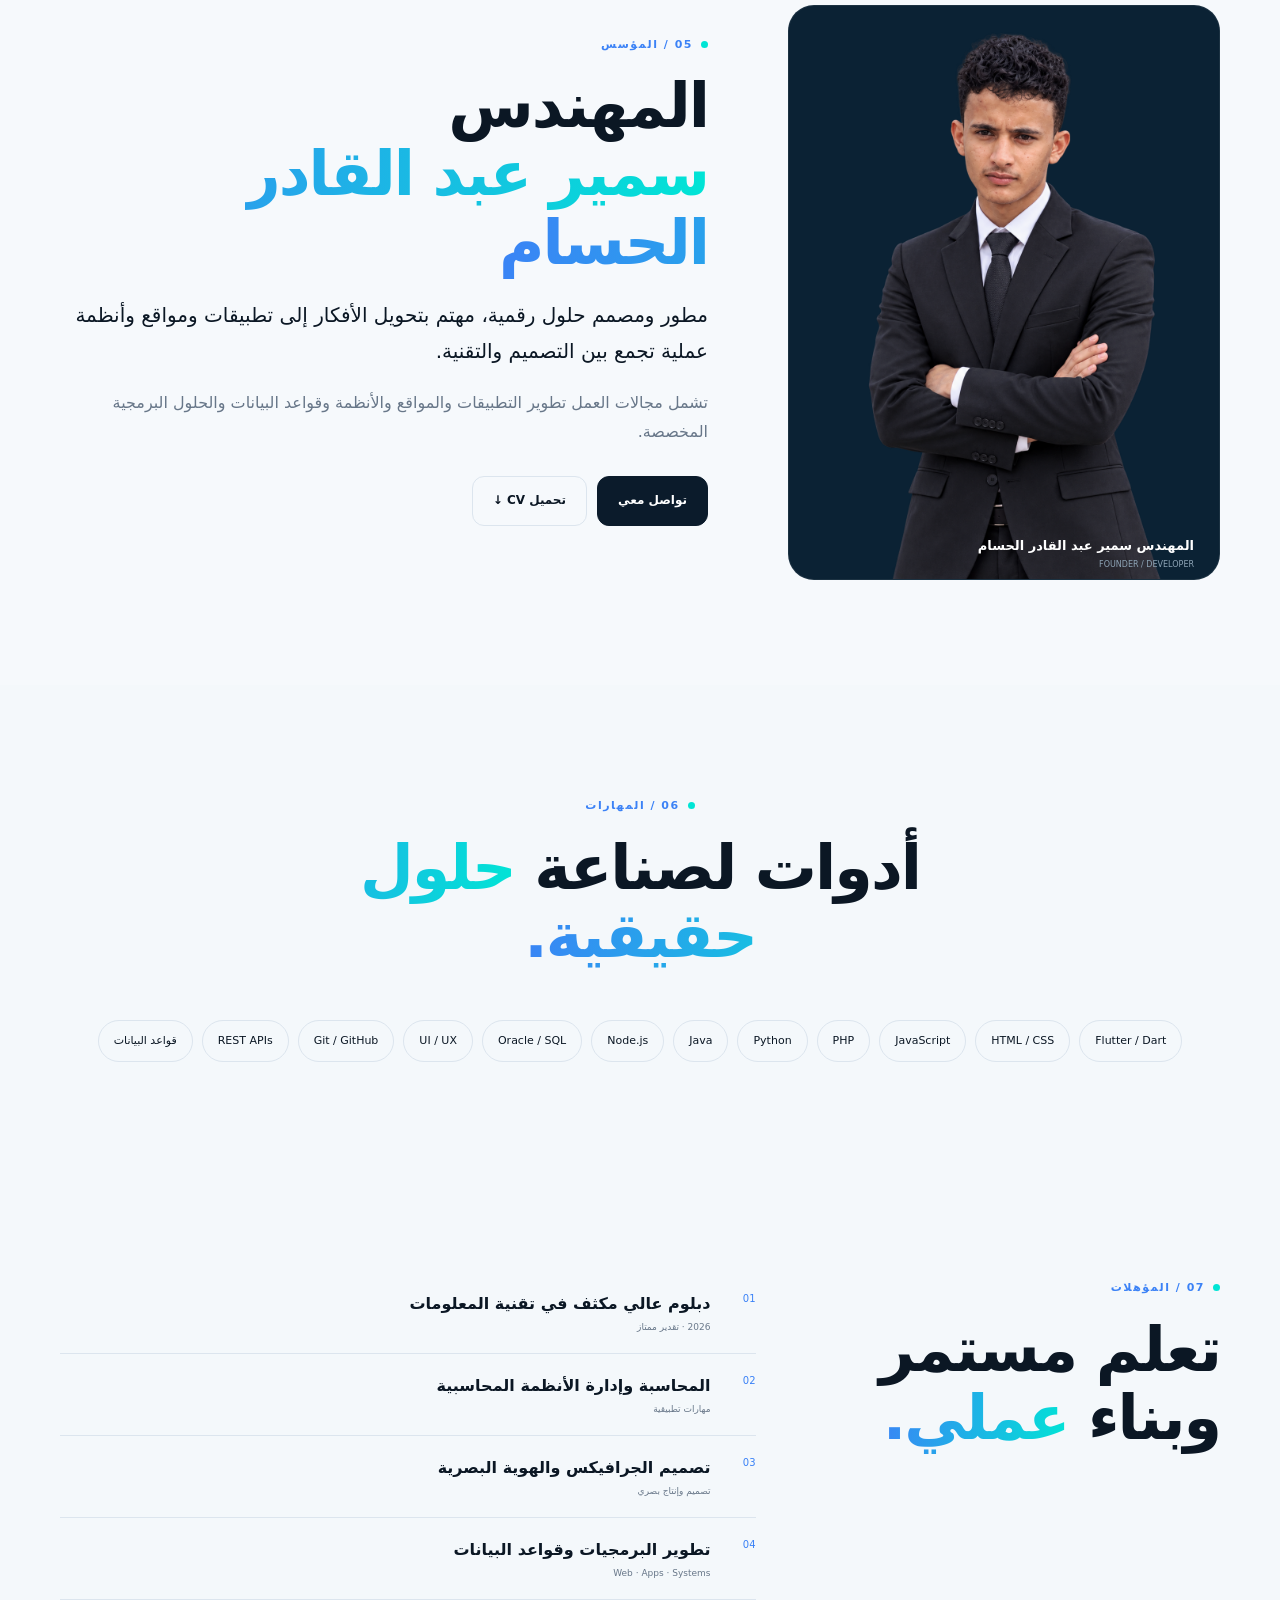
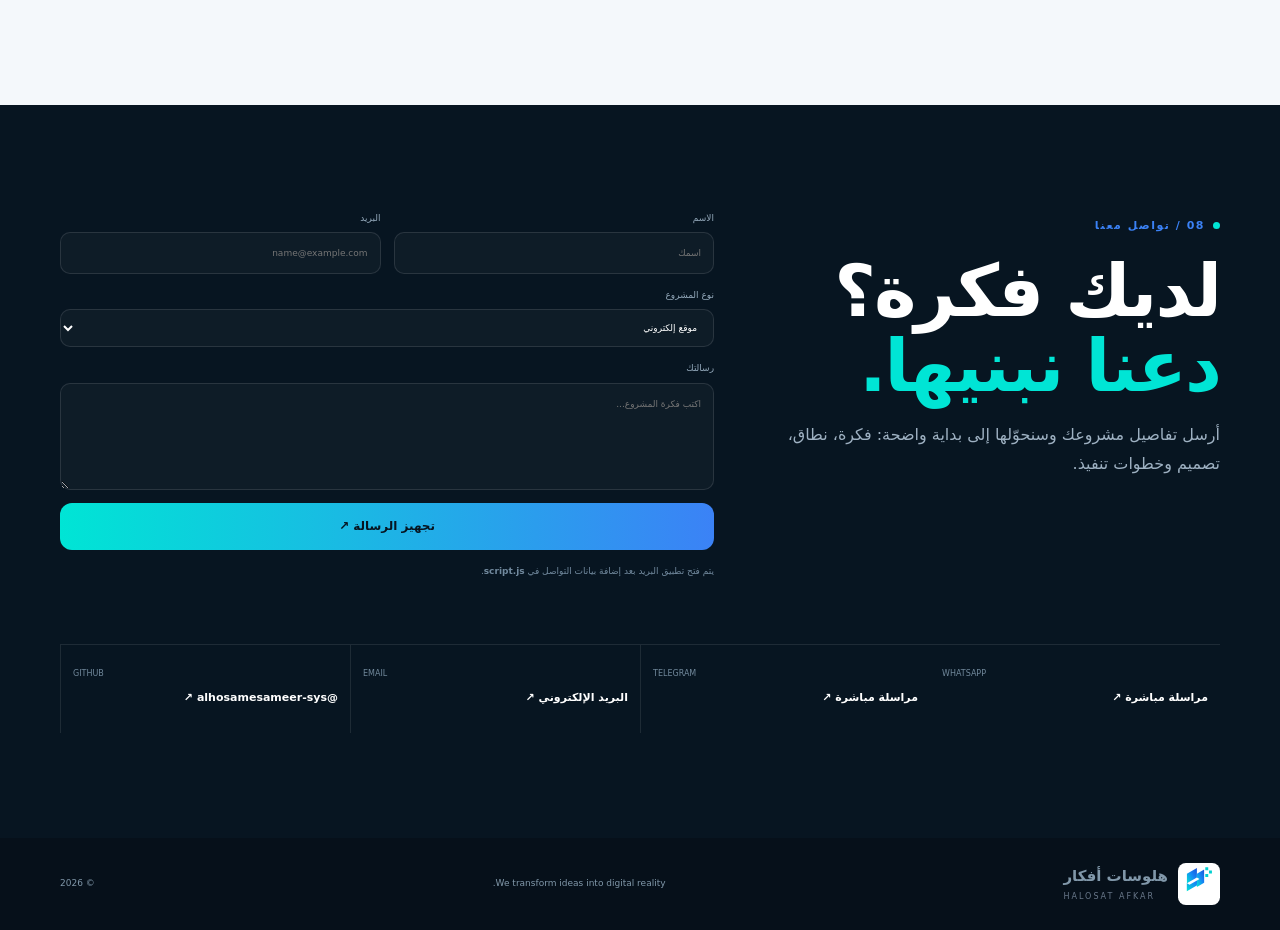
==== commit ae3d7391: "use uploaded developer photo" ====
--- a/index.html
+++ b/index.html
@@ -50,7 +50,7 @@
 <article class="project reveal"><div class="phead"><span>02 / MOBILE APP</span><span>ANDROID</span></div><div class="mock status"><img src="assets/statusvault.svg" alt="حافظ حالات واتساب"></div><div class="pbody"><h3>حافظ حالات واتساب</h3><p>تطبيق لحفظ وتنظيم حالات واتساب من الصور والفيديوهات مع المفضلة والمحفوظات.</p><a href="https://t.me/HalosatAfkar" target="_blank" rel="noopener">تحميل التطبيق ↗</a></div></article><article class="project reveal"><div class="phead"><span>03 / RETAIL</span><span>ACCOUNTING</span></div><div class="mock grocery"><img src="assets/grocery.svg" alt="نظام محاسبي للبقالة"></div><div class="pbody"><h3>نظام محاسبي لبقالة</h3><p>نظام لإدارة المبيعات والمشتريات والمنتجات والمخزون والعملاء والتقارير.</p><a href="https://t.me/HalosatAfkar" target="_blank" rel="noopener">تحميل التطبيق ↗</a></div></article><article class="project wide reveal"><div class="phead"><span>03 / BRAND</span><span>HALOSAT AFKAR</span></div><div class="mock brand"><img src="assets/logo.svg" alt=""><b>HALOSAT AFKAR</b></div><div class="pbody"><h3>هوية هلوسات أفكار</h3><p>هوية تقنية تجمع بين الفكرة والابتكار والتحول الرقمي، مع رمز مستقل قابل للاستخدام كأيقونة.</p></div></article>
 </div></div></section>
 
-<section id="founder"><div class="container founder-grid"><div class="profile reveal"><div class="avatar"><img src="assets/samir.svg" alt="المهندس سمير عبد القادر الحسام"></div><label>المهندس سمير عبد القادر الحسام</label><small>FOUNDER / DEVELOPER</small></div>
+<section id="founder"><div class="container founder-grid"><div class="profile reveal"><div class="avatar"><img src="assets/samir.png" alt="المهندس سمير عبد القادر الحسام"></div><label>المهندس سمير عبد القادر الحسام</label><small>FOUNDER / DEVELOPER</small></div>
 <div class="title reveal"><span class="kicker">05 / المؤسس</span><h2>المهندس<br><em>سمير عبد القادر الحسام</em></h2><p class="large">مطور ومصمم حلول رقمية، مهتم بتحويل الأفكار إلى تطبيقات ومواقع وأنظمة عملية تجمع بين التصميم والتقنية.</p><p class="muted">تشمل مجالات العمل تطوير التطبيقات والمواقع والأنظمة وقواعد البيانات والحلول البرمجية المخصصة.</p><div class="actions"><a class="btn primary" href="#contact">تواصل معي</a><a class="btn" href="assets/cv.txt" download>تحميل CV ↓</a></div></div></div></section>
 
 <section class="skills"><div class="container"><div class="center title reveal"><span class="kicker">06 / المهارات</span><h2>أدوات لصناعة <em>حلول حقيقية.</em></h2></div>
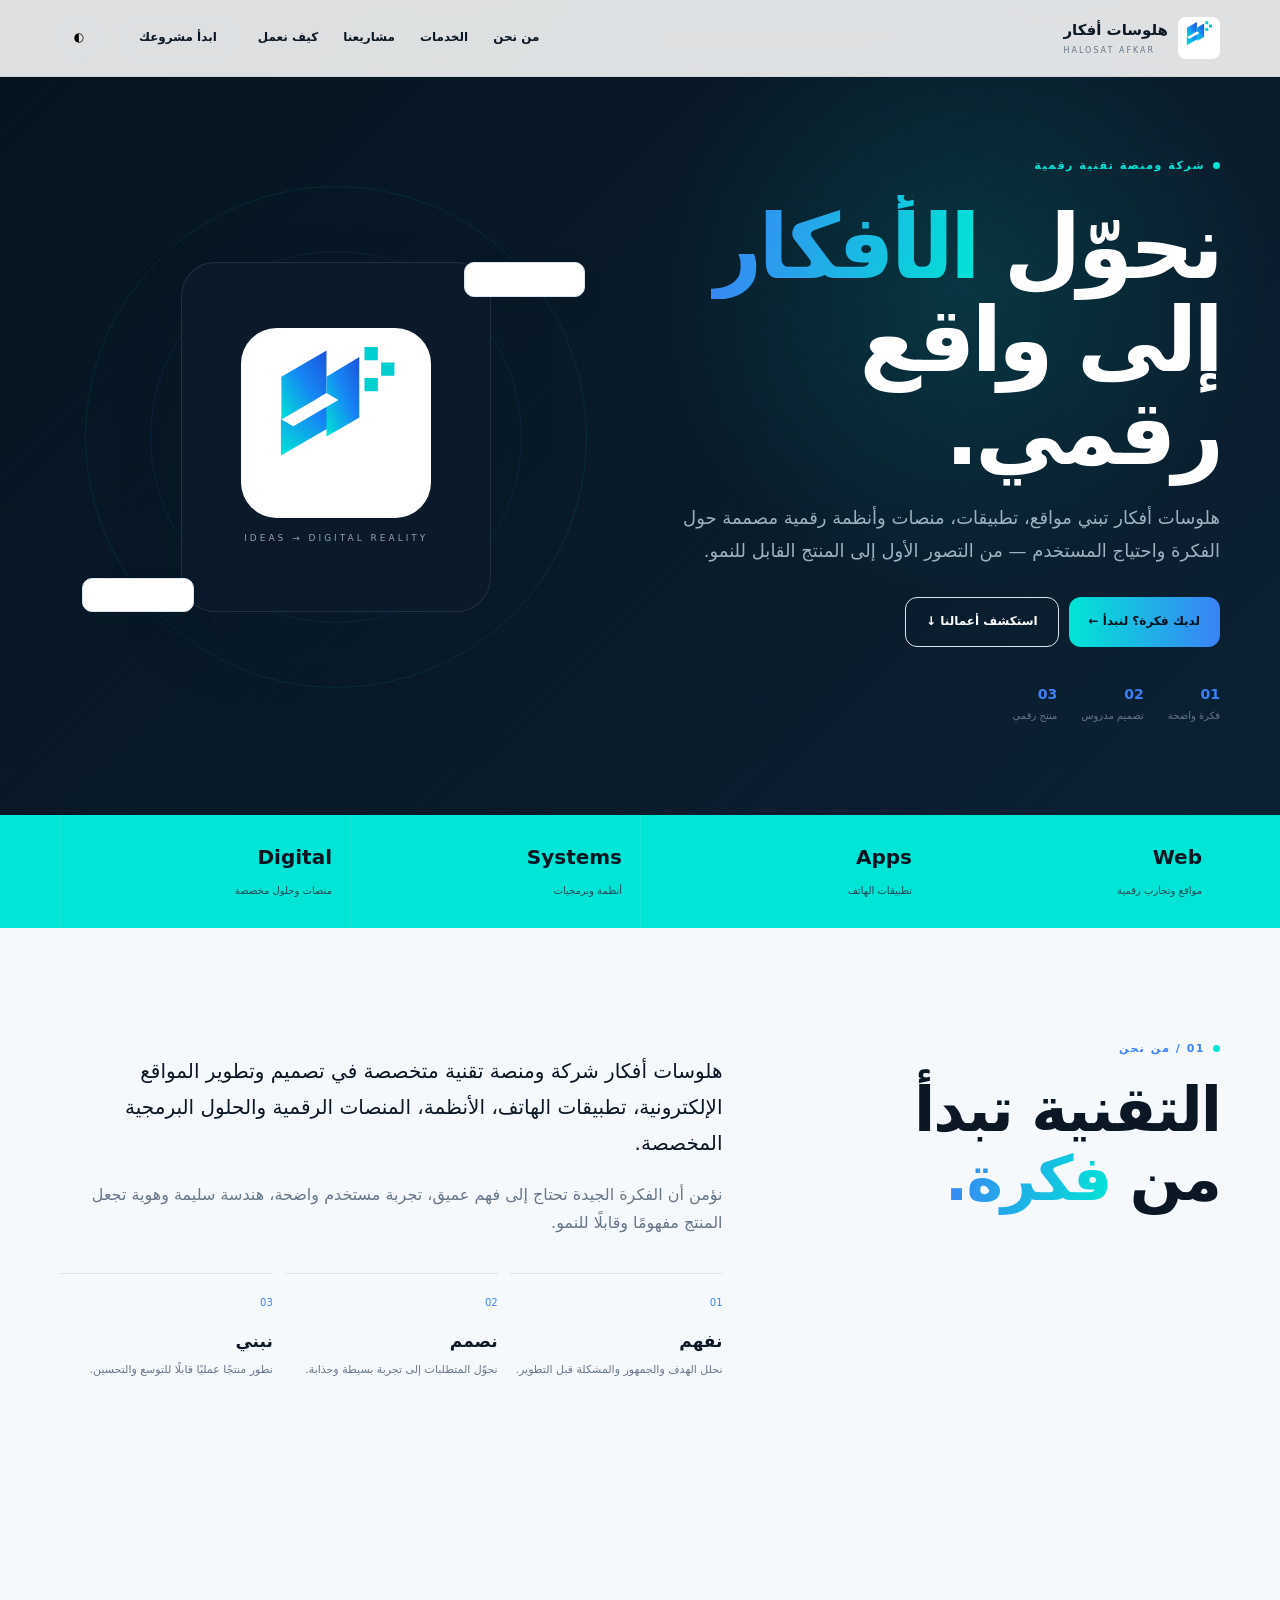
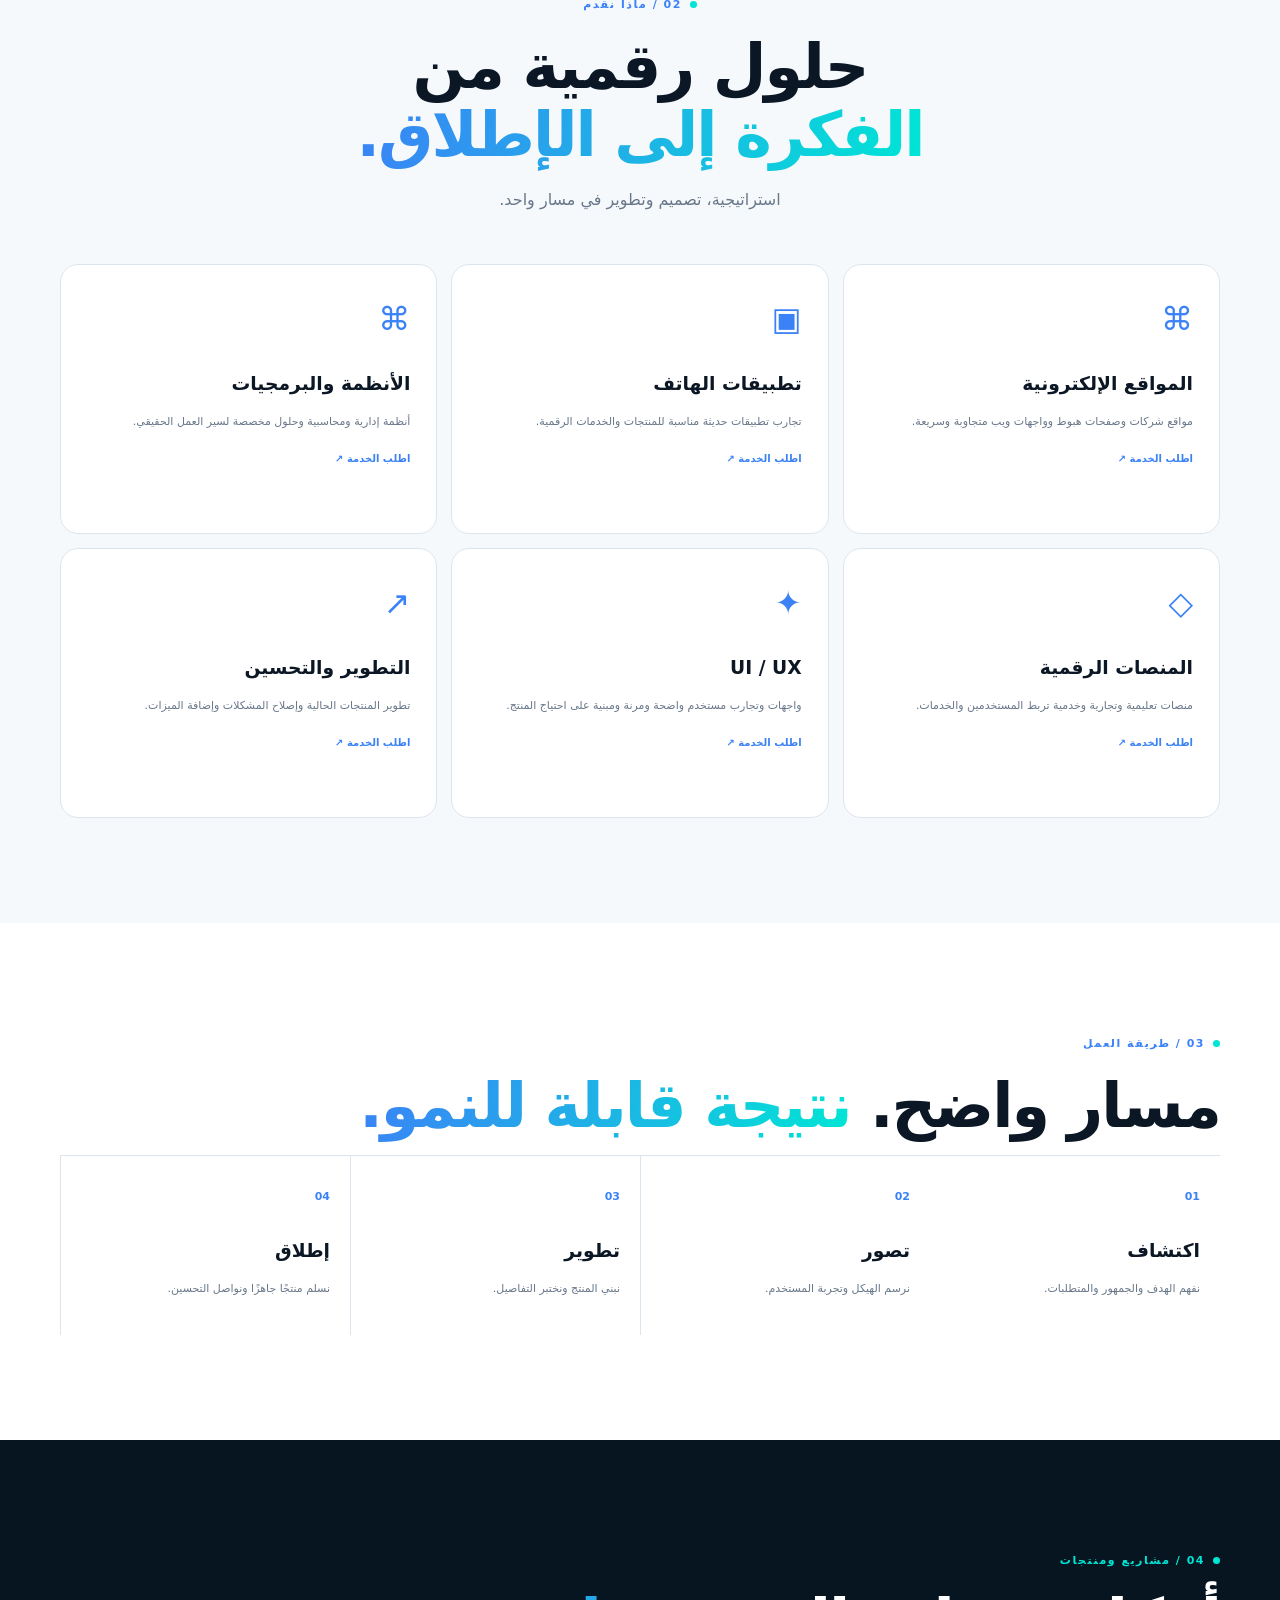
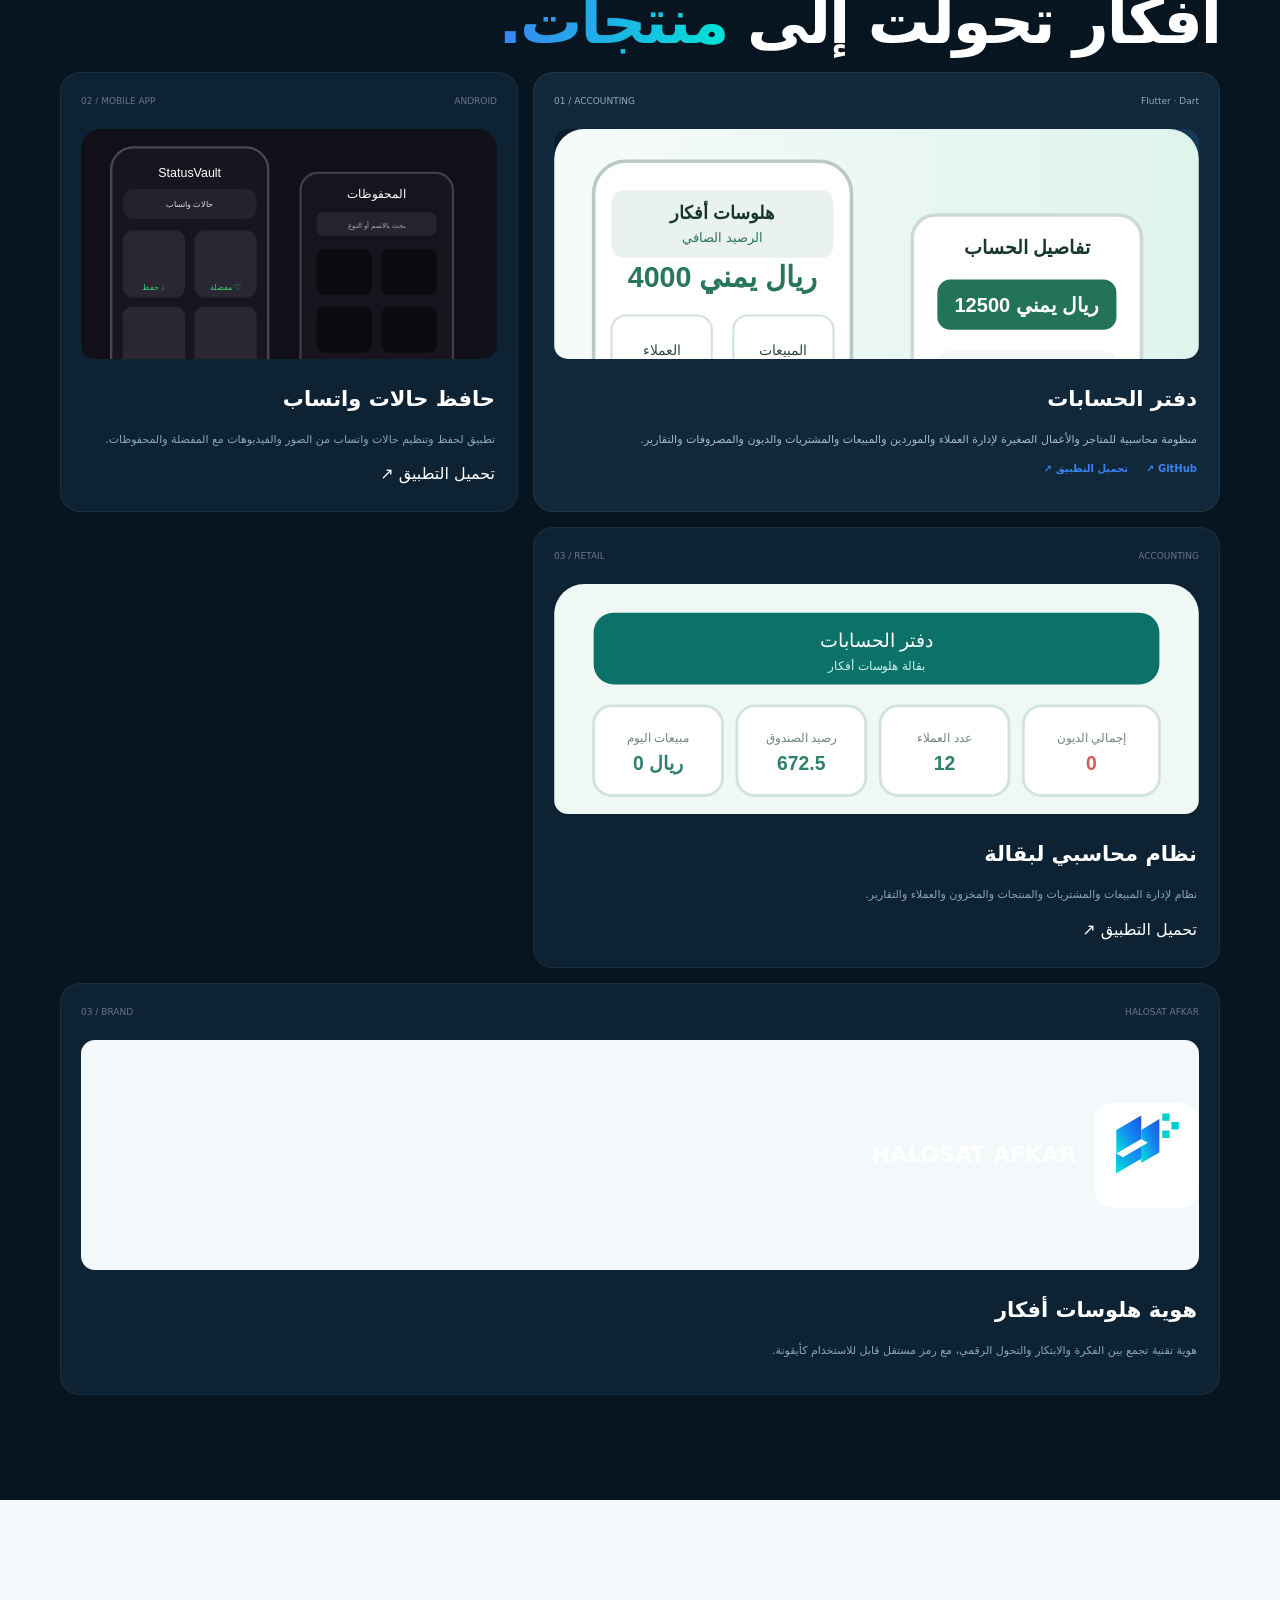
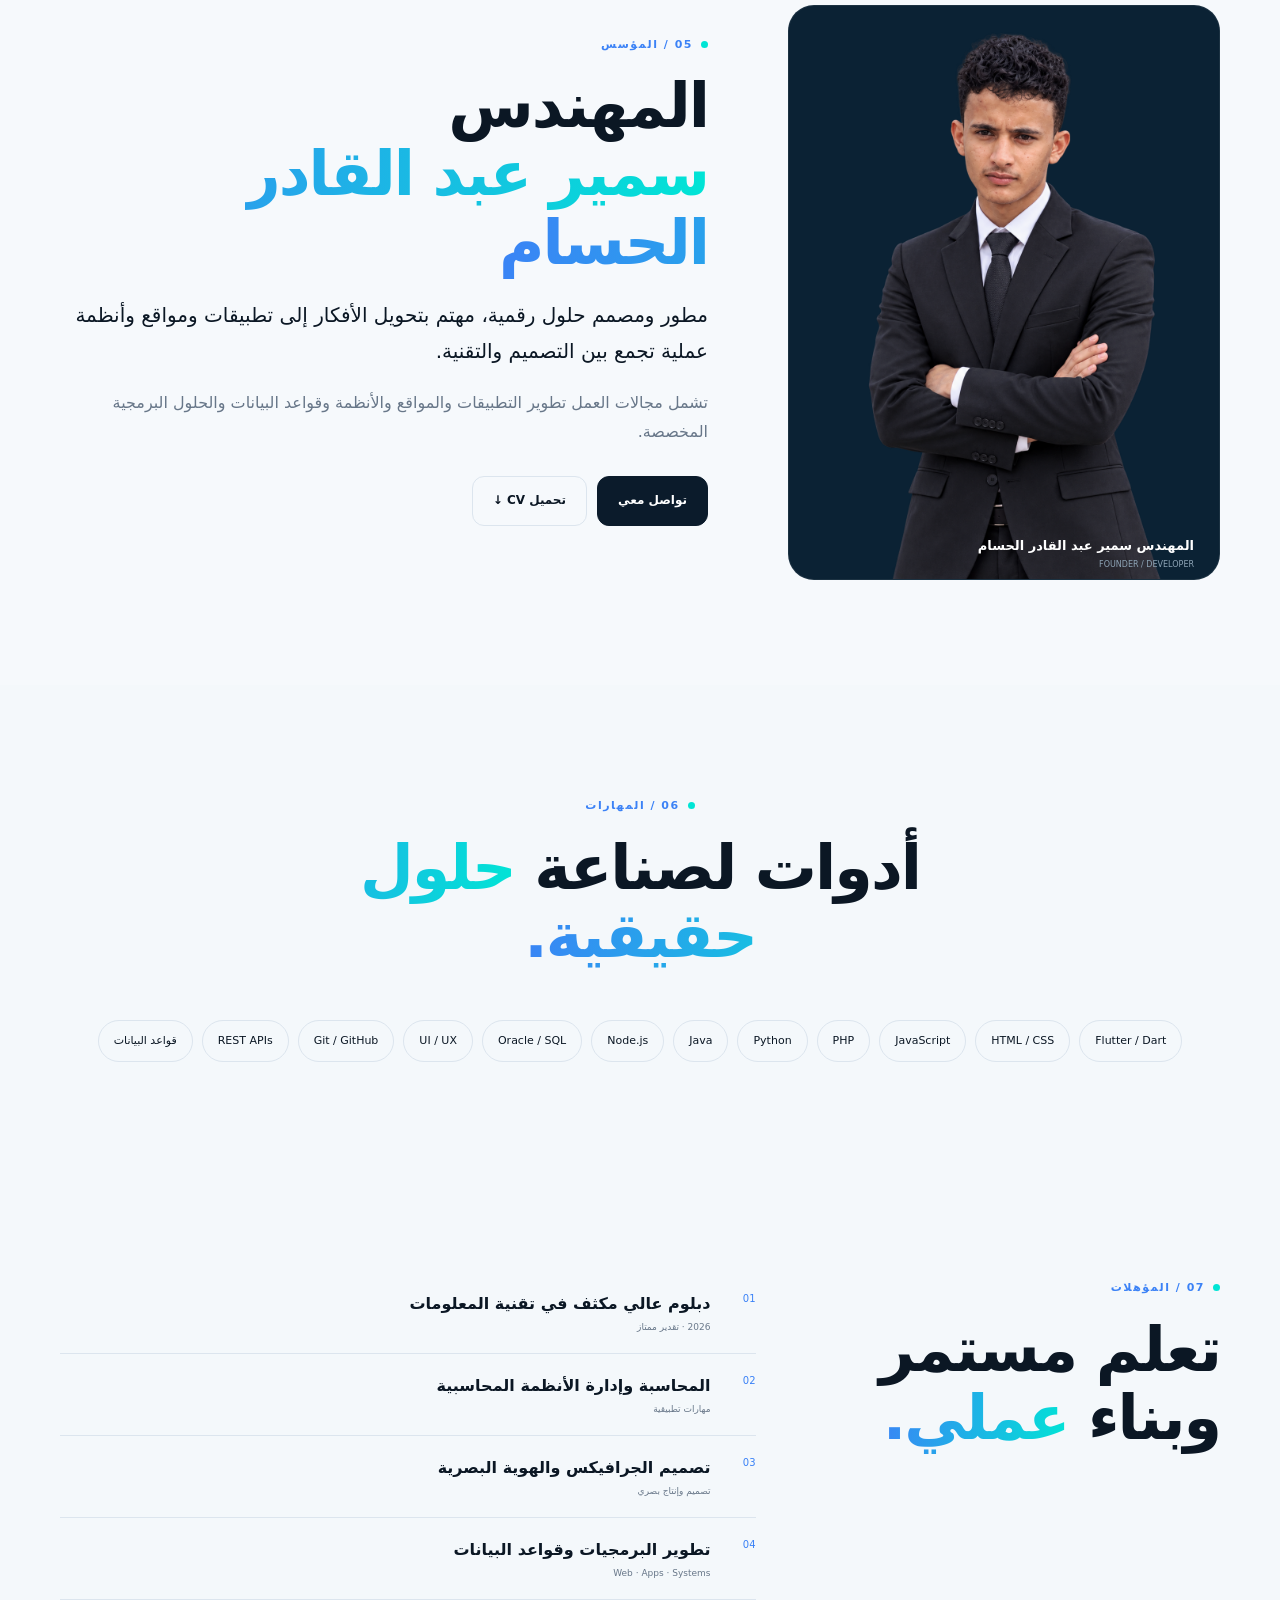
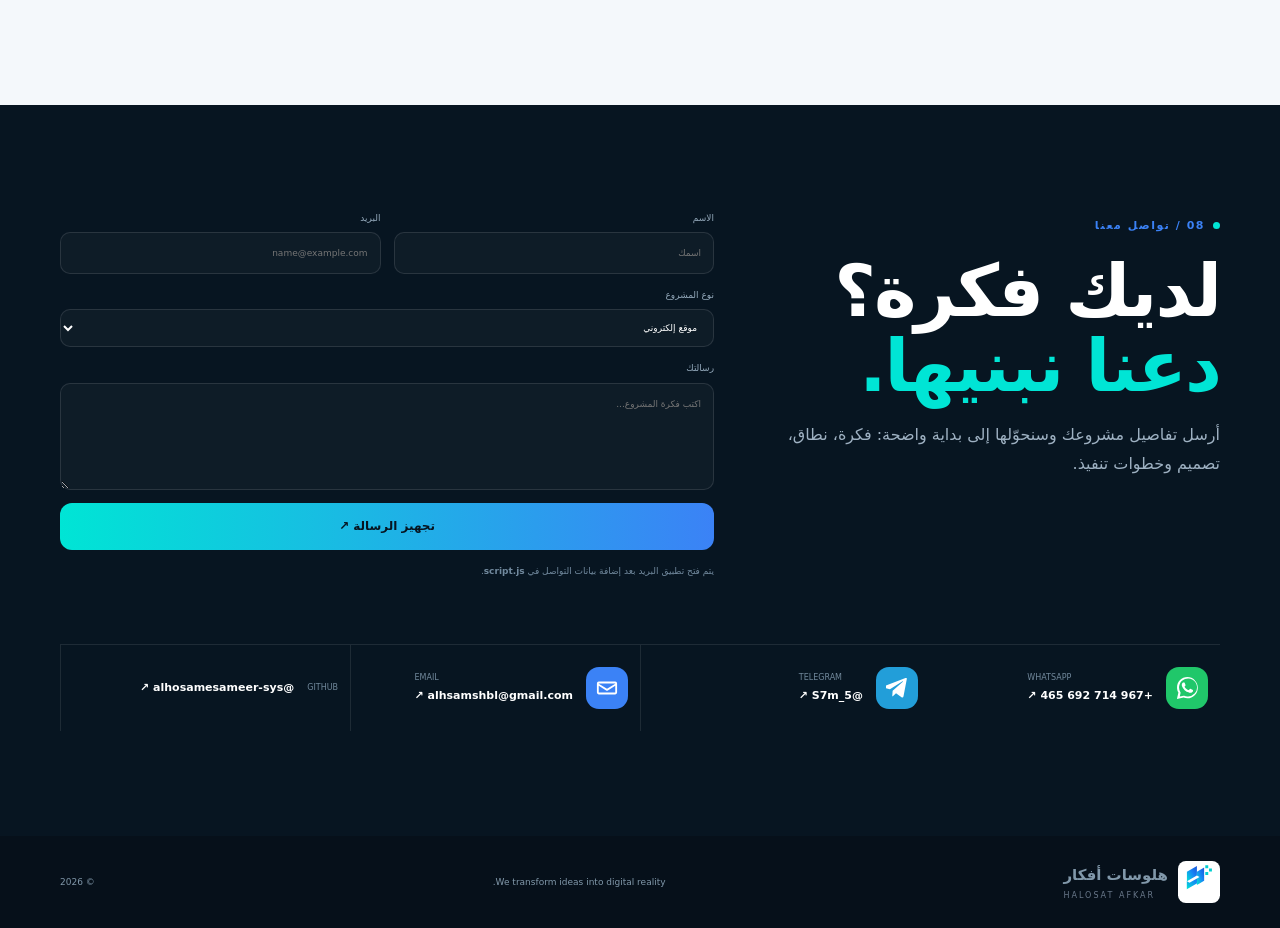
==== commit 7c8bf21e: "add real contact icons and visible contact details" ====
--- a/index.html
+++ b/index.html
@@ -7,7 +7,8 @@
 <meta property="og:title" content="هلوسات أفكار | HALOSAT AFKAR"><meta property="og:description" content="نحوّل الأفكار إلى واقع رقمي.">
 <title>هلوسات أفكار | HALOSAT AFKAR</title>
 <link rel="icon" href="assets/logo.svg"><link rel="stylesheet" href="style.css"><link rel="stylesheet" href="showcase.css">
-</head>
+
+<style>.contact-icon{width:42px;height:42px;border-radius:13px;display:grid;place-items:center;flex:none}.contact-icon svg{width:22px;height:22px;fill:currentColor}.contact-icon.wa{background:#20c76a;color:#fff}.contact-icon.tg{background:#229ed9;color:#fff}.contact-icon.ig{background:linear-gradient(135deg,#8a3ab9,#fd1d1d,#fcb045);color:#fff}.contact-icon.ig svg{fill:none;stroke:currentColor;stroke-width:1.7}.contact-icon.ig .dot{fill:currentColor;stroke:none}.contact-icon.em{background:#3b82f6;color:#fff}.socials a{display:flex!important;align-items:center;gap:13px}.socials a small,.socials a b{display:block}.ah-socials a{display:flex!important;align-items:center;gap:13px}.brand-icon{width:44px!important;height:44px!important;display:grid!important;place-items:center!important;border-radius:13px!important;font-style:normal!important}.brand-icon svg{width:22px;height:22px;fill:currentColor}.brand-icon.ig svg{fill:none;stroke:currentColor;stroke-width:1.7}.brand-icon.ig .dot{fill:currentColor;stroke:none}</style></head>
 <body>
 <div class="progress" id="progress"></div>
 <header><nav class="nav container">
@@ -61,7 +62,7 @@
 
 <section class="contact" id="contact"><div class="container"><div class="contact-grid"><div class="title reveal"><span class="kicker">08 / تواصل معنا</span><h2>لديك فكرة؟<br><em>دعنا نبنيها.</em></h2><p>أرسل تفاصيل مشروعك وسنحوّلها إلى بداية واضحة: فكرة، نطاق، تصميم وخطوات تنفيذ.</p></div>
 <form class="form reveal" id="form"><label>الاسم<input name="name" required placeholder="اسمك"></label><label>البريد<input name="email" type="email" required placeholder="name@example.com"></label><label>نوع المشروع<select name="service"><option>موقع إلكتروني</option><option>تطبيق هاتف</option><option>نظام وبرمجيات</option><option>منصة رقمية</option><option>UI / UX</option><option>مشروع آخر</option></select></label><label>رسالتك<textarea name="message" rows="5" required placeholder="اكتب فكرة المشروع..."></textarea></label><button class="btn primary" type="submit">تجهيز الرسالة ↗</button><div class="note">يتم فتح تطبيق البريد بعد إضافة بيانات التواصل في <b>script.js</b>.</div></form></div>
-<div class="socials"><a href="#" data-contact="whatsapp"><small>WHATSAPP</small><b>مراسلة مباشرة ↗</b></a><a href="#" data-contact="telegram"><small>TELEGRAM</small><b>مراسلة مباشرة ↗</b></a><a href="#" data-contact="email"><small>EMAIL</small><b>البريد الإلكتروني ↗</b></a><a href="https://github.com/alhosamesameer-sys" target="_blank" rel="noopener"><small>GITHUB</small><b>@alhosamesameer-sys ↗</b></a></div></div></section>
+<div class="socials"><a href="#" data-contact="whatsapp"><i class="contact-icon wa"><svg viewBox="0 0 24 24" aria-hidden="true"><path d="M20.5 3.5A11.3 11.3 0 0 0 12.45 0C6.2 0 1.12 5.08 1.12 11.33c0 2 .52 3.88 1.5 5.53L1 24l7.3-1.58a11.3 11.3 0 0 0 4.15.79h.01c6.25 0 11.33-5.08 11.33-11.33 0-3.03-1.18-5.88-3.29-8.02ZM12.46 21.2h-.01a9.8 9.8 0 0 1-3.52-.65l-.5-.19-4.33.94.92-4.22-.2-.51a9.78 9.78 0 1 1 7.64 4.63Zm5.37-7.33c-.3-.15-1.77-.87-2.05-.97-.28-.1-.48-.15-.68.15-.2.3-.77.97-.94 1.17-.17.2-.35.22-.65.07-.3-.15-1.25-.46-2.38-1.46-.88-.78-1.47-1.74-1.64-2.04-.17-.3-.02-.46.13-.61.13-.13.3-.35.45-.52.15-.17.2-.3.3-.5.1-.2.05-.37-.03-.52-.07-.15-.68-1.64-.93-2.24-.24-.58-.49-.5-.68-.51h-.58c-.2 0-.52.07-.8.37-.28.3-1.05 1.03-1.05 2.51s1.08 2.91 1.23 3.11c.15.2 2.13 3.25 5.17 4.56.72.31 1.28.5 1.72.64.72.23 1.38.2 1.9.12.58-.09 1.77-.72 2.02-1.42.25-.7.25-1.3.17-1.42-.07-.12-.27-.2-.57-.35Z"/></svg></i><span><small>WHATSAPP</small><b>+967 714 692 465 ↗</b></span></a><a href="#" data-contact="telegram"><i class="contact-icon tg"><svg viewBox="0 0 24 24" aria-hidden="true"><path d="M22.7 2.2 19.1 21c-.27 1.33-1.08 1.66-2.18 1.04l-6-4.42-2.9 2.79c-.32.32-.59.59-1.21.59l.43-6.1L18.35 5.1c.48-.43-.1-.67-.75-.24L4.27 13.48l-5.75-1.8c-1.25-.39-1.28-1.25.26-1.85L21.25 1.1c1.05-.39 1.97.24 1.45 1.1Z"/></svg></i><span><small>TELEGRAM</small><b>@S7m_5 ↗</b></span></a><a href="#" data-contact="email"><i class="contact-icon em"><svg viewBox="0 0 24 24" aria-hidden="true"><path d="M3 5h18a2 2 0 0 1 2 2v10a2 2 0 0 1-2 2H3a2 2 0 0 1-2-2V7a2 2 0 0 1 2-2Zm0 2v.25l9 5.6 9-5.6V7H3Zm18 10V9.62l-8.47 5.28a1 1 0 0 1-1.06 0L3 9.62V17h18Z"/></svg></i><span><small>EMAIL</small><b>alhsamshbl@gmail.com ↗</b></span></a><a href="https://github.com/alhosamesameer-sys" target="_blank" rel="noopener"><small>GITHUB</small><b>@alhosamesameer-sys ↗</b></a></div></div></section>
 </main>
 <footer><div class="container foot"><a class="brand" href="#home"><img src="assets/logo.svg" alt=""><span><b>هلوسات أفكار</b><small>HALOSAT AFKAR</small></span></a><span>We transform ideas into digital reality.</span><span>© <span id="year"></span></span></div></footer>
 <button class="top" id="top" aria-label="العودة للأعلى">↑</button><div class="toast" id="toast"></div>
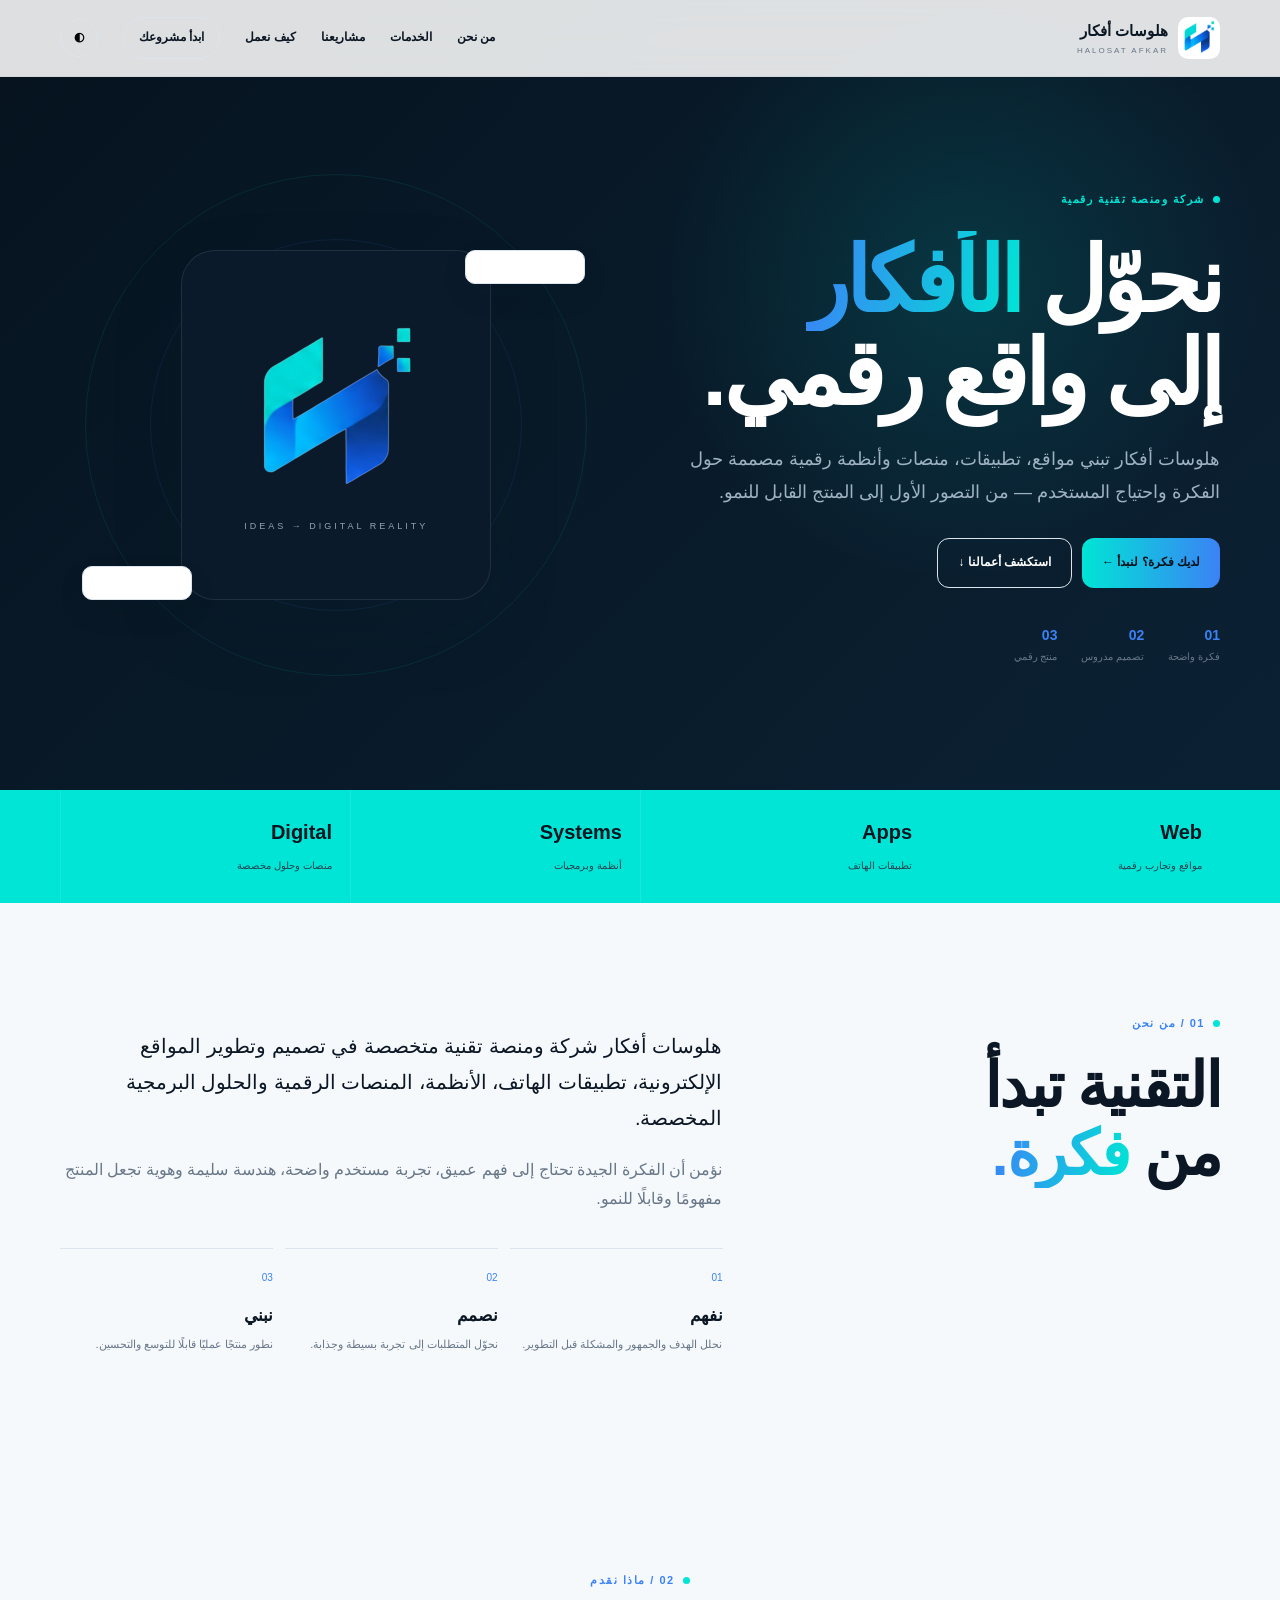
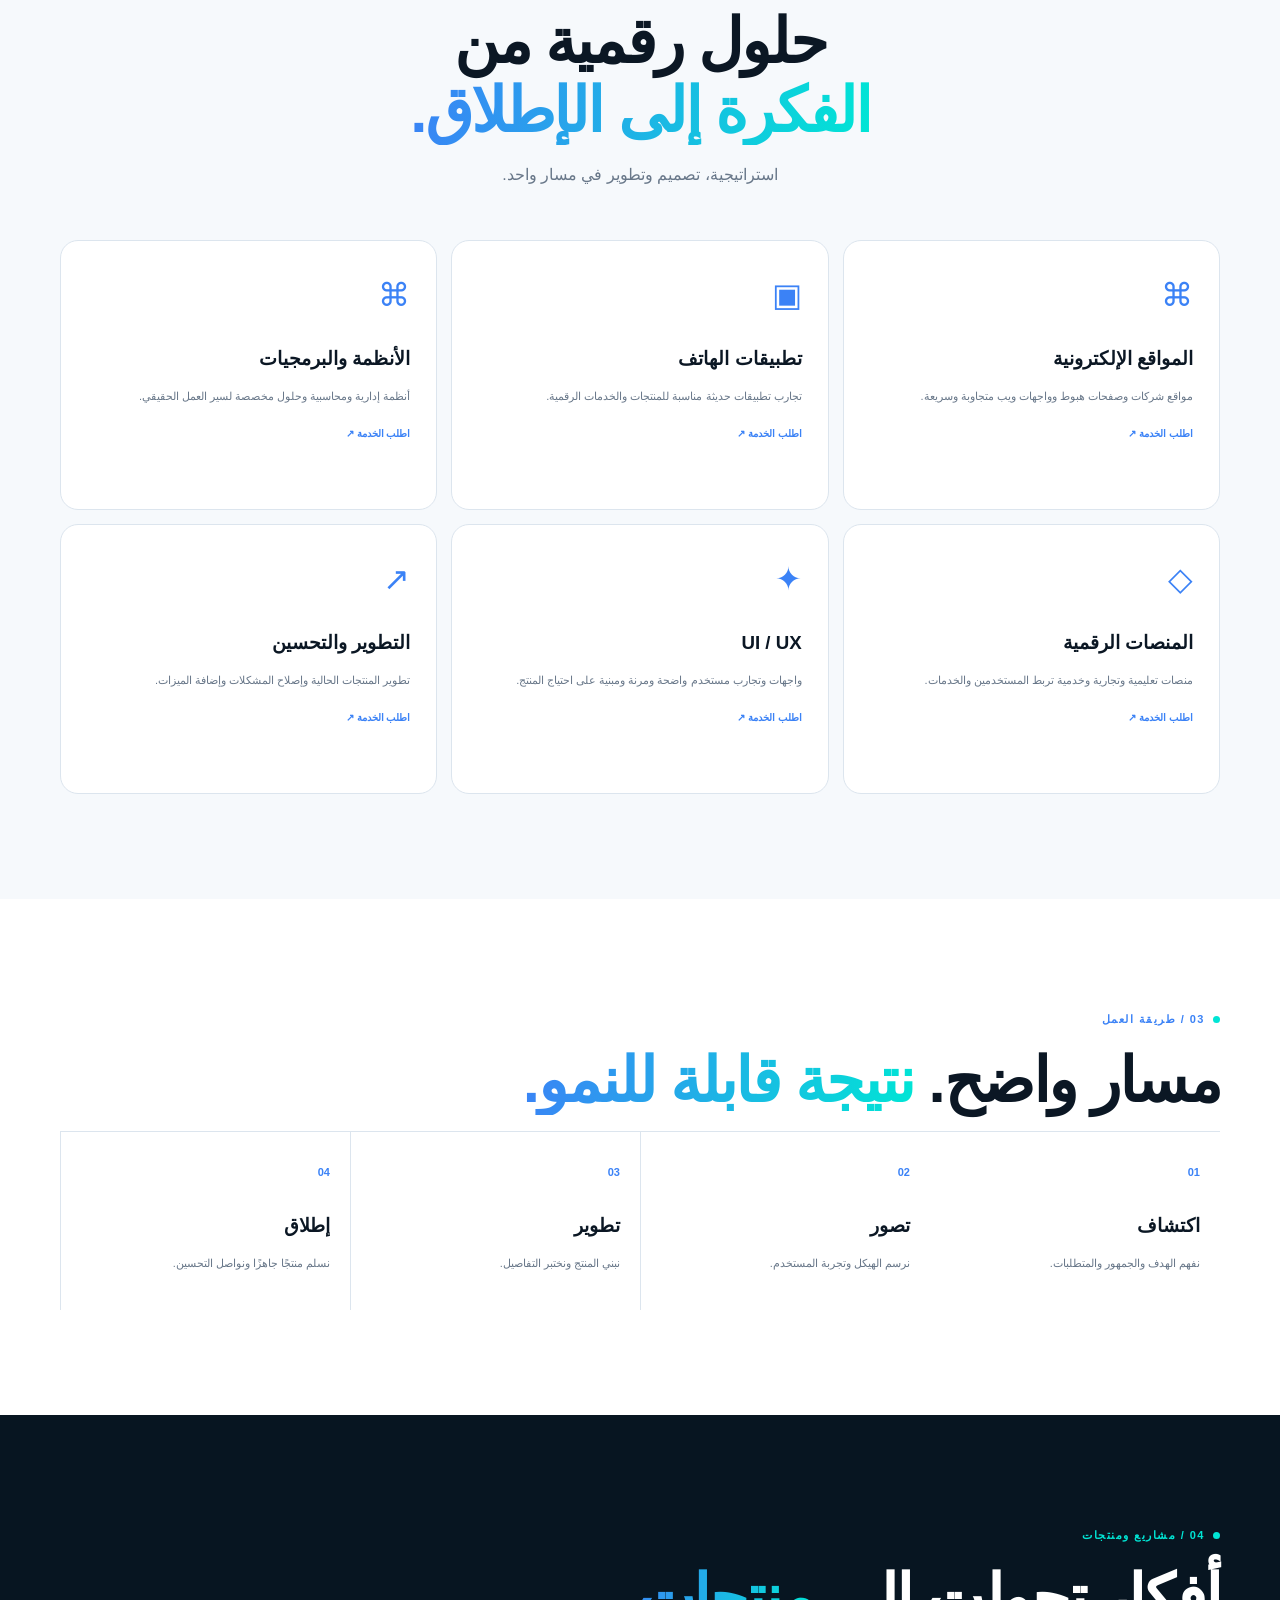
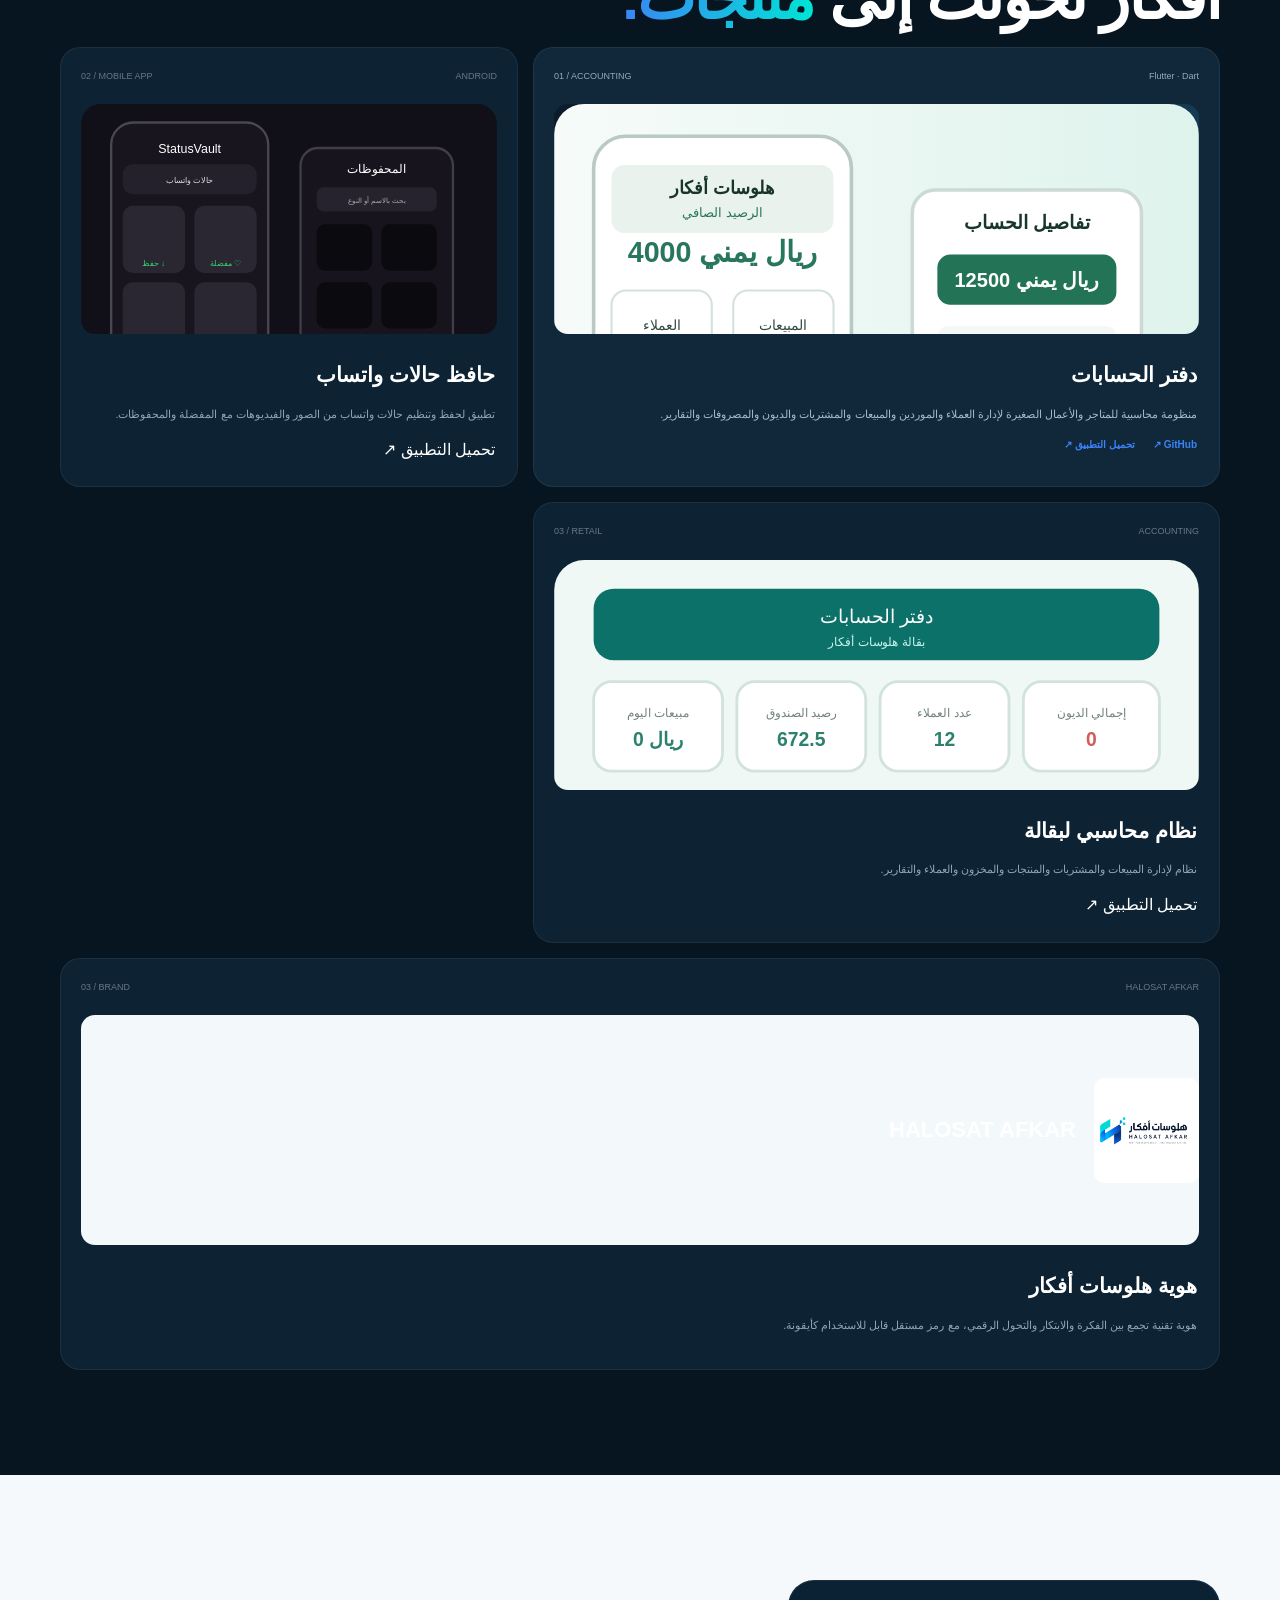
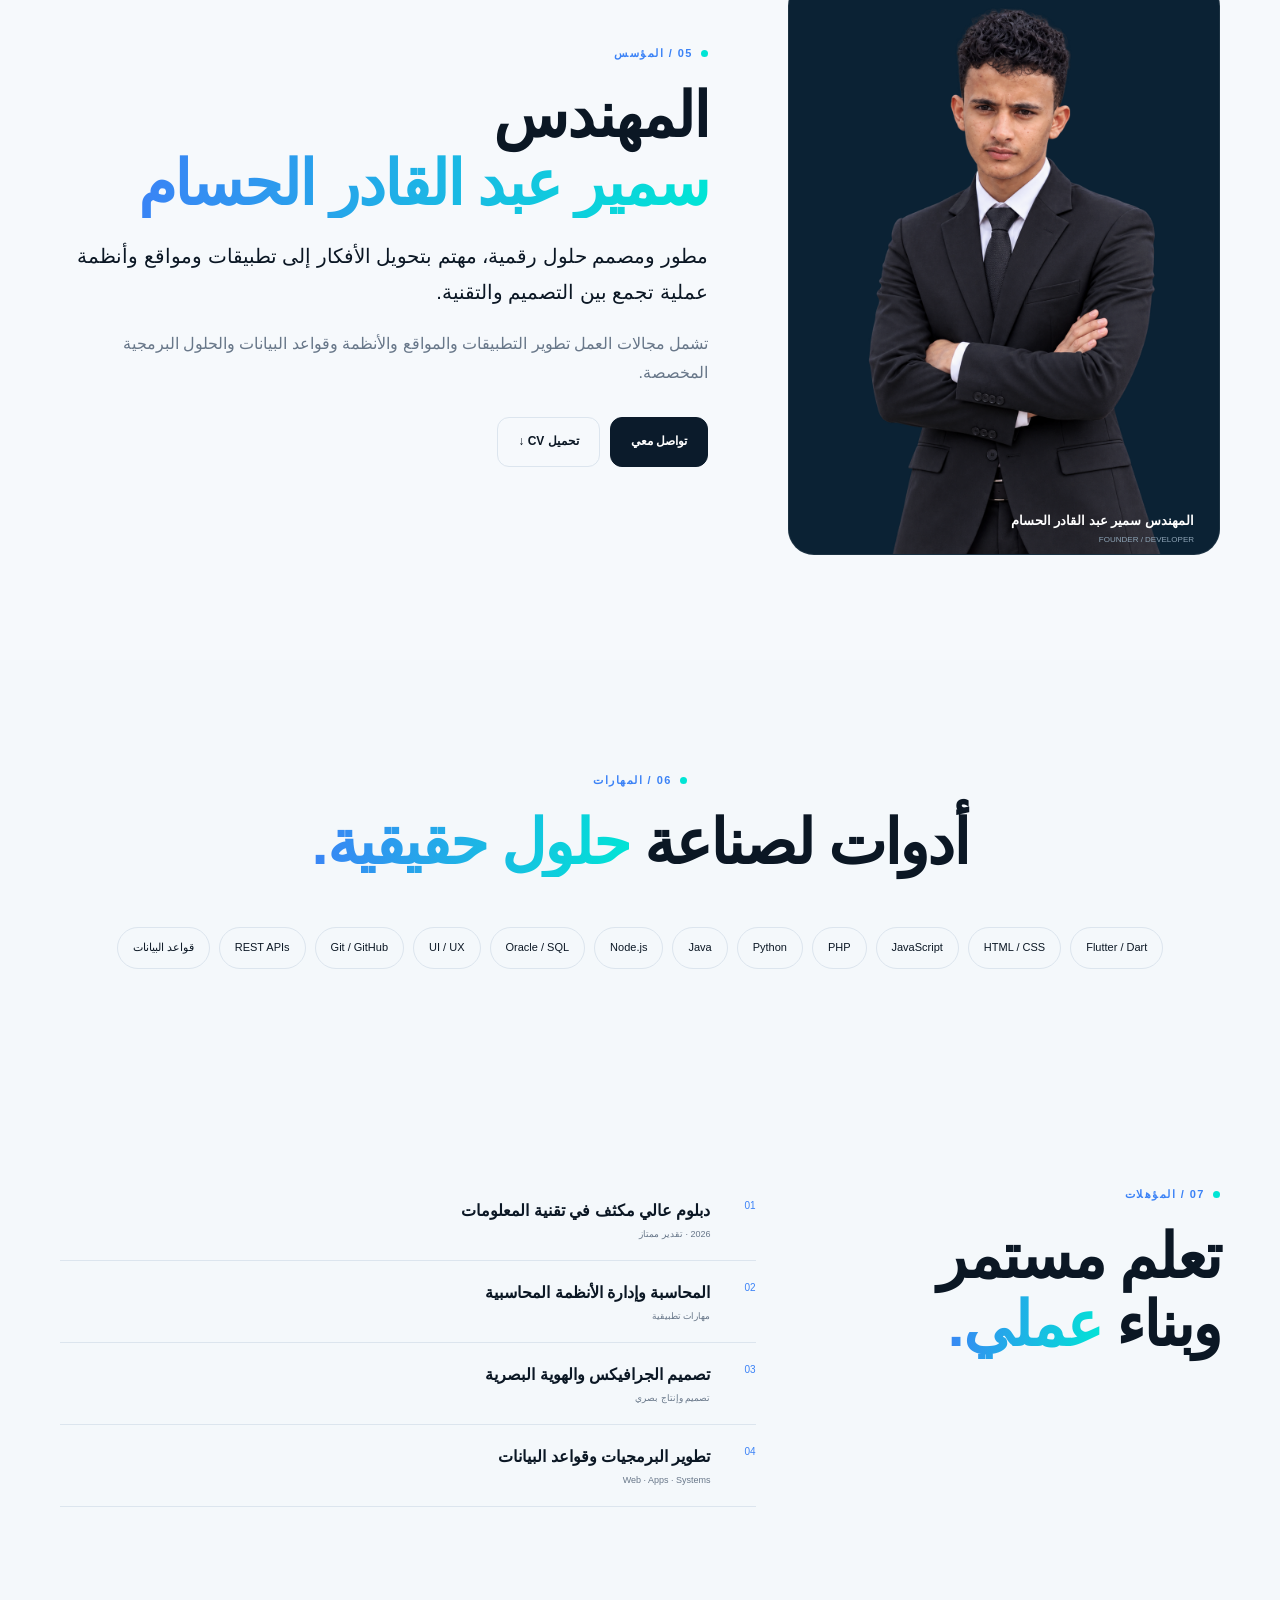
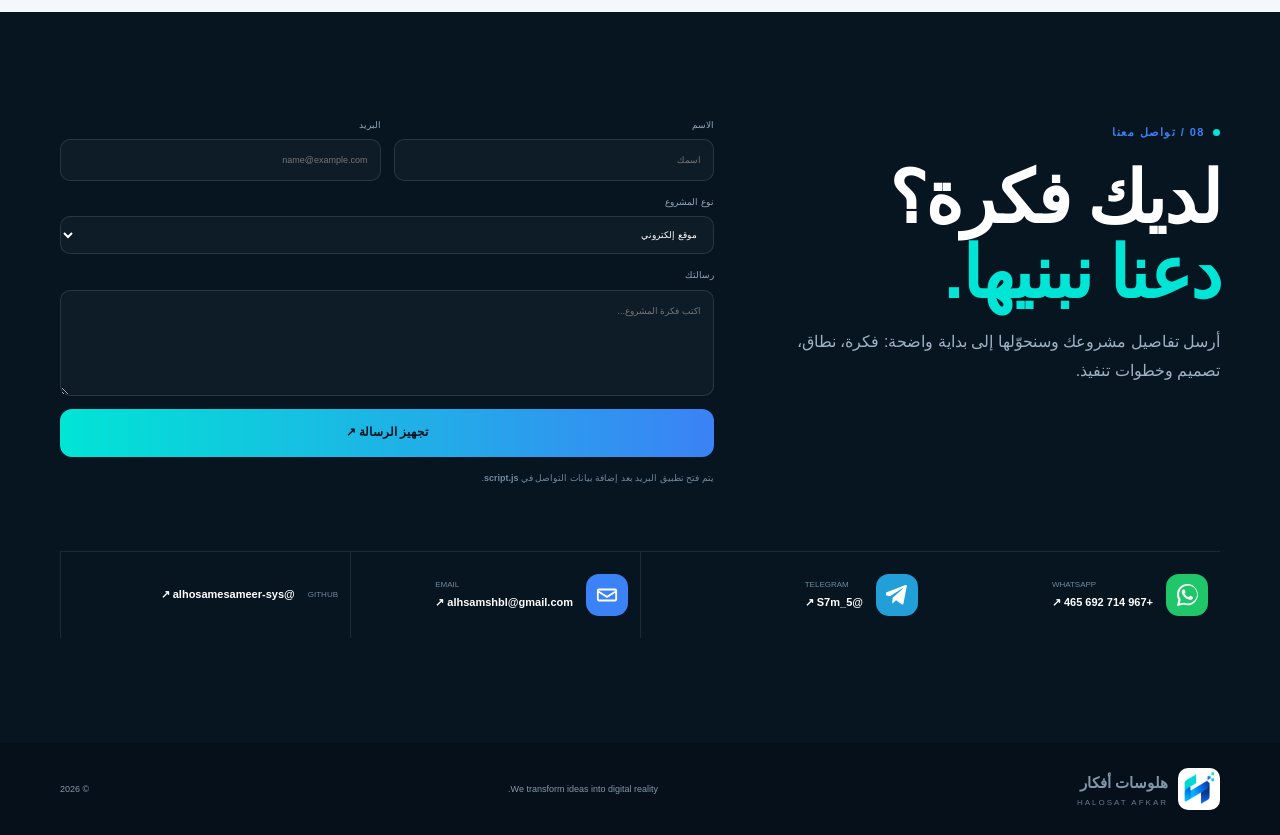
==== commit bf6c1d8a: "use official Halosat Afkar brand artwork" ====
--- a/index.html
+++ b/index.html
@@ -6,13 +6,13 @@
 <meta name="description" content="هلوسات أفكار — شركة تقنية لتحويل الأفكار إلى مواقع وتطبيقات وأنظمة ومنصات رقمية.">
 <meta property="og:title" content="هلوسات أفكار | HALOSAT AFKAR"><meta property="og:description" content="نحوّل الأفكار إلى واقع رقمي.">
 <title>هلوسات أفكار | HALOSAT AFKAR</title>
-<link rel="icon" href="assets/logo.svg"><link rel="stylesheet" href="style.css"><link rel="stylesheet" href="showcase.css">
+<link rel="icon" href="assets/Sameer%20%281%29.png"><link rel="stylesheet" href="style.css"><link rel="stylesheet" href="showcase.css">
 
 <style>.contact-icon{width:42px;height:42px;border-radius:13px;display:grid;place-items:center;flex:none}.contact-icon svg{width:22px;height:22px;fill:currentColor}.contact-icon.wa{background:#20c76a;color:#fff}.contact-icon.tg{background:#229ed9;color:#fff}.contact-icon.ig{background:linear-gradient(135deg,#8a3ab9,#fd1d1d,#fcb045);color:#fff}.contact-icon.ig svg{fill:none;stroke:currentColor;stroke-width:1.7}.contact-icon.ig .dot{fill:currentColor;stroke:none}.contact-icon.em{background:#3b82f6;color:#fff}.socials a{display:flex!important;align-items:center;gap:13px}.socials a small,.socials a b{display:block}.ah-socials a{display:flex!important;align-items:center;gap:13px}.brand-icon{width:44px!important;height:44px!important;display:grid!important;place-items:center!important;border-radius:13px!important;font-style:normal!important}.brand-icon svg{width:22px;height:22px;fill:currentColor}.brand-icon.ig svg{fill:none;stroke:currentColor;stroke-width:1.7}.brand-icon.ig .dot{fill:currentColor;stroke:none}</style></head>
 <body>
 <div class="progress" id="progress"></div>
 <header><nav class="nav container">
-<a class="brand" href="#home"><img src="assets/logo.svg" alt="هلوسات أفكار"><span><b>هلوسات أفكار</b><small>HALOSAT AFKAR</small></span></a>
+<a class="brand" href="#home"><img src="assets/Sameer%20%281%29.png" alt="هلوسات أفكار"><span><b>هلوسات أفكار</b><small>HALOSAT AFKAR</small></span></a>
 <div class="links" id="links"><a href="about.html">من نحن</a><a href="services.html">الخدمات</a><a href="projects.html">مشاريعنا</a><a href="process.html">كيف نعمل</a><a href="contact.html" class="pill">ابدأ مشروعك</a><button class="mode" id="mode" aria-label="الوضع الداكن">◐</button></div>
 <button class="menu" id="menu" aria-label="القائمة">☰</button></nav></header>
 
@@ -22,7 +22,7 @@
 <p class="lead">هلوسات أفكار تبني مواقع، تطبيقات، منصات وأنظمة رقمية مصممة حول الفكرة واحتياج المستخدم — من التصور الأول إلى المنتج القابل للنمو.</p>
 <div class="actions"><a class="btn primary" href="contact.html">لديك فكرة؟ لنبدأ ←</a><a class="btn" href="projects.html">استكشف أعمالنا ↓</a></div>
 <div class="hero-meta"><div><b>01</b>فكرة واضحة</div><div><b>02</b>تصميم مدروس</div><div><b>03</b>منتج رقمي</div></div></div>
-<div class="visual reveal"><div class="logo-card"><img src="assets/logo.svg" alt="شعار هلوسات أفكار"><small>IDEAS → DIGITAL REALITY</small></div><span class="tag t1">WEB · APP · SYSTEMS</span><span class="tag t2">CREATIVE · DIGITAL</span></div>
+<div class="visual reveal"><div class="logo-card"><img src="assets/Sameer%20%281%29.png" alt="شعار هلوسات أفكار"><small>IDEAS → DIGITAL REALITY</small></div><span class="tag t1">WEB · APP · SYSTEMS</span><span class="tag t2">CREATIVE · DIGITAL</span></div>
 </div></section>
 
 <div class="strip"><div class="container stats"><div><b>Web</b><span>مواقع وتجارب رقمية</span></div><div><b>Apps</b><span>تطبيقات الهاتف</span></div><div><b>Systems</b><span>أنظمة وبرمجيات</span></div><div><b>Digital</b><span>منصات وحلول مخصصة</span></div></div></div>
@@ -48,7 +48,7 @@
 <div class="projects">
 <article class="project big reveal"><div class="phead"><span>01 / ACCOUNTING</span><span>Flutter · Dart</span></div><div class="mock account"><img src="assets/dftarpro.svg" alt="واجهات دفتر الحسابات"></div><div class="pbody"><h3>دفتر الحسابات</h3><p>منظومة محاسبية للمتاجر والأعمال الصغيرة لإدارة العملاء والموردين والمبيعات والمشتريات والديون والمصروفات والتقارير.</p><div class="project-actions"><a href="https://github.com/alhosamesameer-sys/DftarPro" target="_blank" rel="noopener">GitHub ↗</a><a href="https://t.me/HalosatAfkar/3" target="_blank" rel="noopener">تحميل التطبيق ↗</a></div></div></article>
 
-<article class="project reveal"><div class="phead"><span>02 / MOBILE APP</span><span>ANDROID</span></div><div class="mock status"><img src="assets/statusvault.svg" alt="حافظ حالات واتساب"></div><div class="pbody"><h3>حافظ حالات واتساب</h3><p>تطبيق لحفظ وتنظيم حالات واتساب من الصور والفيديوهات مع المفضلة والمحفوظات.</p><a href="https://t.me/HalosatAfkar" target="_blank" rel="noopener">تحميل التطبيق ↗</a></div></article><article class="project reveal"><div class="phead"><span>03 / RETAIL</span><span>ACCOUNTING</span></div><div class="mock grocery"><img src="assets/grocery.svg" alt="نظام محاسبي للبقالة"></div><div class="pbody"><h3>نظام محاسبي لبقالة</h3><p>نظام لإدارة المبيعات والمشتريات والمنتجات والمخزون والعملاء والتقارير.</p><a href="https://t.me/HalosatAfkar" target="_blank" rel="noopener">تحميل التطبيق ↗</a></div></article><article class="project wide reveal"><div class="phead"><span>03 / BRAND</span><span>HALOSAT AFKAR</span></div><div class="mock brand"><img src="assets/logo.svg" alt=""><b>HALOSAT AFKAR</b></div><div class="pbody"><h3>هوية هلوسات أفكار</h3><p>هوية تقنية تجمع بين الفكرة والابتكار والتحول الرقمي، مع رمز مستقل قابل للاستخدام كأيقونة.</p></div></article>
+<article class="project reveal"><div class="phead"><span>02 / MOBILE APP</span><span>ANDROID</span></div><div class="mock status"><img src="assets/statusvault.svg" alt="حافظ حالات واتساب"></div><div class="pbody"><h3>حافظ حالات واتساب</h3><p>تطبيق لحفظ وتنظيم حالات واتساب من الصور والفيديوهات مع المفضلة والمحفوظات.</p><a href="https://t.me/HalosatAfkar" target="_blank" rel="noopener">تحميل التطبيق ↗</a></div></article><article class="project reveal"><div class="phead"><span>03 / RETAIL</span><span>ACCOUNTING</span></div><div class="mock grocery"><img src="assets/grocery.svg" alt="نظام محاسبي للبقالة"></div><div class="pbody"><h3>نظام محاسبي لبقالة</h3><p>نظام لإدارة المبيعات والمشتريات والمنتجات والمخزون والعملاء والتقارير.</p><a href="https://t.me/HalosatAfkar" target="_blank" rel="noopener">تحميل التطبيق ↗</a></div></article><article class="project wide reveal"><div class="phead"><span>03 / BRAND</span><span>HALOSAT AFKAR</span></div><div class="mock brand"><img src="assets/Sameer%20%282%29.png" alt="الهوية الرسمية لهلوسات أفكار"><b>HALOSAT AFKAR</b></div><div class="pbody"><h3>هوية هلوسات أفكار</h3><p>هوية تقنية تجمع بين الفكرة والابتكار والتحول الرقمي، مع رمز مستقل قابل للاستخدام كأيقونة.</p></div></article>
 </div></div></section>
 
 <section id="founder"><div class="container founder-grid"><div class="profile reveal"><div class="avatar"><img src="assets/samir.png" alt="المهندس سمير عبد القادر الحسام"></div><label>المهندس سمير عبد القادر الحسام</label><small>FOUNDER / DEVELOPER</small></div>
@@ -64,7 +64,7 @@
 <form class="form reveal" id="form"><label>الاسم<input name="name" required placeholder="اسمك"></label><label>البريد<input name="email" type="email" required placeholder="name@example.com"></label><label>نوع المشروع<select name="service"><option>موقع إلكتروني</option><option>تطبيق هاتف</option><option>نظام وبرمجيات</option><option>منصة رقمية</option><option>UI / UX</option><option>مشروع آخر</option></select></label><label>رسالتك<textarea name="message" rows="5" required placeholder="اكتب فكرة المشروع..."></textarea></label><button class="btn primary" type="submit">تجهيز الرسالة ↗</button><div class="note">يتم فتح تطبيق البريد بعد إضافة بيانات التواصل في <b>script.js</b>.</div></form></div>
 <div class="socials"><a href="#" data-contact="whatsapp"><i class="contact-icon wa"><svg viewBox="0 0 24 24" aria-hidden="true"><path d="M20.5 3.5A11.3 11.3 0 0 0 12.45 0C6.2 0 1.12 5.08 1.12 11.33c0 2 .52 3.88 1.5 5.53L1 24l7.3-1.58a11.3 11.3 0 0 0 4.15.79h.01c6.25 0 11.33-5.08 11.33-11.33 0-3.03-1.18-5.88-3.29-8.02ZM12.46 21.2h-.01a9.8 9.8 0 0 1-3.52-.65l-.5-.19-4.33.94.92-4.22-.2-.51a9.78 9.78 0 1 1 7.64 4.63Zm5.37-7.33c-.3-.15-1.77-.87-2.05-.97-.28-.1-.48-.15-.68.15-.2.3-.77.97-.94 1.17-.17.2-.35.22-.65.07-.3-.15-1.25-.46-2.38-1.46-.88-.78-1.47-1.74-1.64-2.04-.17-.3-.02-.46.13-.61.13-.13.3-.35.45-.52.15-.17.2-.3.3-.5.1-.2.05-.37-.03-.52-.07-.15-.68-1.64-.93-2.24-.24-.58-.49-.5-.68-.51h-.58c-.2 0-.52.07-.8.37-.28.3-1.05 1.03-1.05 2.51s1.08 2.91 1.23 3.11c.15.2 2.13 3.25 5.17 4.56.72.31 1.28.5 1.72.64.72.23 1.38.2 1.9.12.58-.09 1.77-.72 2.02-1.42.25-.7.25-1.3.17-1.42-.07-.12-.27-.2-.57-.35Z"/></svg></i><span><small>WHATSAPP</small><b>+967 714 692 465 ↗</b></span></a><a href="#" data-contact="telegram"><i class="contact-icon tg"><svg viewBox="0 0 24 24" aria-hidden="true"><path d="M22.7 2.2 19.1 21c-.27 1.33-1.08 1.66-2.18 1.04l-6-4.42-2.9 2.79c-.32.32-.59.59-1.21.59l.43-6.1L18.35 5.1c.48-.43-.1-.67-.75-.24L4.27 13.48l-5.75-1.8c-1.25-.39-1.28-1.25.26-1.85L21.25 1.1c1.05-.39 1.97.24 1.45 1.1Z"/></svg></i><span><small>TELEGRAM</small><b>@S7m_5 ↗</b></span></a><a href="#" data-contact="email"><i class="contact-icon em"><svg viewBox="0 0 24 24" aria-hidden="true"><path d="M3 5h18a2 2 0 0 1 2 2v10a2 2 0 0 1-2 2H3a2 2 0 0 1-2-2V7a2 2 0 0 1 2-2Zm0 2v.25l9 5.6 9-5.6V7H3Zm18 10V9.62l-8.47 5.28a1 1 0 0 1-1.06 0L3 9.62V17h18Z"/></svg></i><span><small>EMAIL</small><b>alhsamshbl@gmail.com ↗</b></span></a><a href="https://github.com/alhosamesameer-sys" target="_blank" rel="noopener"><small>GITHUB</small><b>@alhosamesameer-sys ↗</b></a></div></div></section>
 </main>
-<footer><div class="container foot"><a class="brand" href="#home"><img src="assets/logo.svg" alt=""><span><b>هلوسات أفكار</b><small>HALOSAT AFKAR</small></span></a><span>We transform ideas into digital reality.</span><span>© <span id="year"></span></span></div></footer>
+<footer><div class="container foot"><a class="brand" href="#home"><img src="assets/Sameer%20%281%29.png" alt=""><span><b>هلوسات أفكار</b><small>HALOSAT AFKAR</small></span></a><span>We transform ideas into digital reality.</span><span>© <span id="year"></span></span></div></footer>
 <button class="top" id="top" aria-label="العودة للأعلى">↑</button><div class="toast" id="toast"></div>
 <script src="script.js"></script><script src="showcase.js"></script>
 </body></html>
--- a/style.css
+++ b/style.css
@@ -1 +1,14 @@
-:root{--n:#0B1B2B;--c:#00E5D5;--b:#3B82F6;--bg:#f6f9fc;--card:#fff;--txt:#0b1724;--mut:#687789;--line:#dce5ee;--r:22px}*{box-sizing:border-box}html{scroll-behavior:smooth}body{margin:0;font-family:system-ui,-apple-system,"Segoe UI","Noto Sans Arabic",Tahoma,sans-serif;color:var(--txt);background:var(--bg);line-height:1.8}a{text-decoration:none;color:inherit}button,input,textarea,select{font:inherit}.container{width:min(1160px,calc(100% - 32px));margin:auto}.progress{position:fixed;z-index:1000;top:0;right:0;height:3px;width:0;background:linear-gradient(90deg,var(--b),var(--c))}header{position:fixed;top:0;right:0;left:0;z-index:99;background:#ffffffdd;backdrop-filter:blur(18px);border-bottom:1px solid #0b1b2b0d}.nav{height:76px;display:flex;align-items:center;justify-content:space-between;gap:20px}.brand{display:flex;align-items:center;gap:10px}.brand img{width:42px;height:42px}.brand b{display:block;font-size:15px}.brand small{display:block;direction:ltr;letter-spacing:2px;color:var(--mut);font-size:8px}.links{display:flex;align-items:center;gap:25px;font-size:12px;font-weight:750}.links a:hover{color:var(--b)}.pill{border:1px solid var(--line);padding:9px 15px;border-radius:999px}.mode,.menu{border:1px solid var(--line);background:transparent;border-radius:50%;width:38px;height:38px}.menu{display:none;border-radius:10px}.hero{min-height:760px;padding:155px 0 90px;display:grid;place-items:center;overflow:hidden;background:radial-gradient(circle at 78% 32%,#00e5d514,transparent 30%),radial-gradient(circle at 12% 75%,#3b82f610,transparent 30%)}.hero-grid{display:grid;grid-template-columns:1.1fr .9fr;gap:70px;align-items:center}.kicker{font-size:11px;font-weight:850;letter-spacing:1.5px;color:var(--b)}.kicker:before{content:"";display:inline-block;width:7px;height:7px;background:var(--c);border-radius:50%;margin-left:8px}h1{font-size:clamp(52px,7vw,90px);line-height:1.04;letter-spacing:-4px;margin:22px 0}em{font-style:normal;background:linear-gradient(100deg,var(--b),var(--c));-webkit-background-clip:text;color:transparent}.lead{font-size:18px;color:var(--mut);max-width:650px}.actions{display:flex;gap:10px;margin:30px 0}.btn{display:inline-flex;align-items:center;justify-content:center;gap:10px;padding:13px 20px;border-radius:12px;font-size:12px;font-weight:800;transition:.25s;border:1px solid var(--line);cursor:pointer}.primary{background:var(--n);color:#fff;border-color:var(--n)}.btn:hover{transform:translateY(-2px)}.hero-meta{display:flex;gap:24px;margin-top:35px;color:var(--mut);font-size:10px}.hero-meta b{color:var(--b);font-size:14px;display:block}.visual{min-height:470px;display:grid;place-items:center;position:relative}.visual:before,.visual:after{content:"";position:absolute;border:1px solid #3b82f61a;border-radius:50%;animation:spin 20s linear infinite}.visual:before{width:500px;height:500px}.visual:after{width:370px;height:370px;border-color:#00e5d51c;animation-direction:reverse}.logo-card{width:310px;height:350px;background:#ffffffc9;border:1px solid #fff;border-radius:34px;box-shadow:0 30px 80px #0b1b2b18;display:grid;place-items:center;align-content:center;gap:12px;position:relative;z-index:2;backdrop-filter:blur(16px)}.logo-card img{width:190px;height:190px}.logo-card small{letter-spacing:3px;font-size:9px;color:var(--mut);direction:ltr}.tag{position:absolute;z-index:3;background:var(--card);border:1px solid var(--line);padding:8px 11px;border-radius:10px;font-size:9px;box-shadow:0 12px 30px #0b1b2b12;direction:ltr}.t1{top:60px;right:5%}.t2{bottom:60px;left:4%}.strip{background:var(--n);color:#fff}.stats{display:grid;grid-template-columns:repeat(4,1fr)}.stats>div{padding:24px 18px;border-left:1px solid #ffffff18}.stats>div:first-child{border:0}.stats b{display:block;font-size:20px}.stats span{color:#91a7ba;font-size:10px}section{padding:105px 0}.two{display:grid;grid-template-columns:.75fr 1.25fr;gap:100px}.title h2{font-size:clamp(40px,5vw,62px);line-height:1.1;letter-spacing:-2px;margin:15px 0}.large{font-size:20px}.muted{color:var(--mut)}.principles{display:grid;grid-template-columns:repeat(3,1fr);gap:12px;margin-top:35px}.principles article{border-top:1px solid var(--line);padding-top:13px}.principles span{font-size:10px;color:var(--b)}.principles h3{margin:10px 0 3px;font-size:17px}.principles p{font-size:11px;color:var(--mut);margin:0}.services{background:var(--bg)}.center{text-align:center;max-width:700px;margin:0 auto 50px}.center p{color:var(--mut)}.grid6{display:grid;grid-template-columns:repeat(3,1fr);gap:14px}.service{background:var(--card);border:1px solid var(--line);border-radius:18px;padding:26px;min-height:270px;transition:.3s}.service:hover{transform:translateY(-6px);box-shadow:0 20px 55px #0b1b2b12}.service i{font-style:normal;font-size:32px;color:var(--b)}.service h3{margin:18px 0 5px}.service p{font-size:11px;color:var(--mut)}.service a,.project-actions a{font-size:10px;color:var(--b);font-weight:800}.process{background:#fff}.process-grid{display:grid;grid-template-columns:repeat(4,1fr);border-top:1px solid var(--line)}.step{padding:25px 20px;border-left:1px solid var(--line)}.step:first-child{border:0}.step b{color:var(--b);font-size:11px}.step h3{margin:24px 0 3px}.step p{font-size:11px;color:var(--mut)}.work{background:var(--n);color:#fff}.work .kicker{color:var(--c)}.projects{display:grid;grid-template-columns:1.2fr .8fr;gap:15px}.project{background:#fff;color:var(--txt);border-radius:20px;overflow:hidden}.project.big{background:#12283b;color:#fff}.project.wide{grid-column:1/-1}.phead{display:flex;justify-content:space-between;padding:20px;font-size:9px;color:var(--mut);direction:ltr}.project.big .phead{color:#94aabd}.mock{height:190px;margin:0 20px;border-radius:14px;display:grid;place-items:center}.mock.account{background:linear-gradient(135deg,#0b1b2b,#174563)}.mock.account strong{font-size:55px;color:var(--c)}.mock.web{background:#edf3f8}.mock.web div{background:#fff;padding:30px 45px;border-radius:12px;box-shadow:0 15px 35px #0b1b2b12}.mock.brand{background:#f3f8fb;display:flex;gap:18px}.mock.brand img{width:105px;height:105px}.mock.brand b{direction:ltr;font-size:22px}.pbody{padding:22px}.pbody h3{margin:0 0 6px;font-size:21px}.pbody p{font-size:11px;color:var(--mut)}.project.big .pbody p{color:#a6bac9}.project-actions{display:flex;gap:18px}.founder-grid{display:grid;grid-template-columns:.8fr 1.2fr;gap:80px;align-items:center}.profile{background:var(--n);border-radius:26px;min-height:430px;position:relative;overflow:hidden;display:grid;place-items:center}.avatar{width:230px;height:230px;border-radius:50%;border:1px solid #00e5d54d;display:grid;place-items:center;color:var(--c);font-size:75px;font-weight:900;background:radial-gradient(circle,#00e5d512,transparent 65%)}.profile label{position:absolute;bottom:22px;right:25px;color:#fff;font-size:13px;font-weight:800}.profile small{position:absolute;bottom:7px;right:25px;color:#8ea4b6;font-size:8px;direction:ltr}.skills{background:#fff}.chips{display:flex;flex-wrap:wrap;justify-content:center;gap:9px}.chips span{padding:10px 15px;border:1px solid var(--line);border-radius:999px;font-size:11px}.credentials{background:var(--bg)}.credentials-grid{display:grid;grid-template-columns:.7fr 1.3fr;gap:90px}.cred{border-bottom:1px solid var(--line);padding:18px 0;display:grid;grid-template-columns:45px 1fr}.cred span{color:var(--b);font-size:10px}.cred small{grid-column:2;color:var(--mut);font-size:9px}.contact{background:var(--n);color:#fff}.contact-grid{display:grid;grid-template-columns:.8fr 1.2fr;gap:70px}.contact h2{font-size:clamp(45px,6vw,72px);line-height:1.05}.contact h2 em{background:none;color:var(--c)}.contact p{color:#9eb1c2}.form{display:grid;grid-template-columns:1fr 1fr;gap:13px}.form label{font-size:9px;color:#94a9bb}.form label:nth-child(3),.form label:nth-child(4),.form button,.form .note{grid-column:1/-1}.form input,.form textarea,.form select{display:block;width:100%;margin-top:6px;padding:12px;background:#ffffff08;border:1px solid #ffffff1c;border-radius:10px;color:#fff;outline:0}.form option{color:#111}.form input:focus,.form textarea:focus{border-color:var(--c)}.note{font-size:9px;color:#71899d}.socials{display:grid;grid-template-columns:repeat(4,1fr);border-top:1px solid #ffffff18;margin-top:65px}.socials a{padding:22px 12px;border-left:1px solid #ffffff18}.socials a:first-child{border:0}.socials small{display:block;color:#71889b;font-size:8px;direction:ltr}.socials b{font-size:11px}footer{background:#06101a;color:#8198aa;padding:25px 0}.foot{display:flex;align-items:center;justify-content:space-between;font-size:9px}.top{position:fixed;bottom:20px;left:20px;width:42px;height:42px;border:1px solid var(--line);border-radius:50%;background:#fff;color:var(--n);opacity:0;pointer-events:none}.top.show{opacity:1;pointer-events:auto}.reveal{opacity:0;transform:translateY(22px);transition:.7s}.reveal.show{opacity:1;transform:none}body.dark{--bg:#081522;--card:#0d1e2d;--txt:#edf6ff;--mut:#9cb0c1;--line:#1b3245}body.dark header{background:#081522e8;border-color:#ffffff0d}body.dark .process,body.dark .skills{background:#081522}body.dark .logo-card{background:#0d1e2dcc}.toast{position:fixed;bottom:22px;right:22px;background:#07121e;color:#fff;padding:12px 16px;border-radius:10px;font-size:10px;opacity:0;transform:translateY(10px);transition:.3s;z-index:200}.toast.show{opacity:1;transform:none}@keyframes spin{to{transform:rotate(360deg)}}@media(max-width:900px){.links{position:absolute;top:76px;right:16px;left:16px;background:var(--card);border:1px solid var(--line);border-radius:15px;padding:14px;display:none;flex-direction:column;align-items:stretch}.links.open{display:flex}.menu{display:block}.hero-grid,.two,.founder-grid,.credentials-grid,.contact-grid{grid-template-columns:1fr;gap:45px}.grid6{grid-template-columns:1fr 1fr}.projects{grid-template-columns:1fr}.project.wide{grid-column:auto}.process-grid{grid-template-columns:1fr 1fr}.socials{grid-template-columns:1fr 1fr}}@media(max-width:600px){.container{width:calc(100% - 26px)}section{padding:75px 0}.hero{padding-top:120px}.hero-grid{gap:20px}h1{font-size:51px;letter-spacing:-2px}.actions{flex-direction:column}.actions .btn{width:100%}.visual{min-height:340px}.visual:before{width:350px;height:350px}.visual:after{width:270px;height:270px}.logo-card{width:245px;height:285px}.logo-card img{width:145px;height:145px}.tag{display:none}.stats{grid-template-columns:1fr 1fr}.stats>div{border-bottom:1px solid #ffffff18}.principles,.grid6,.process-grid,.form,.socials{grid-template-columns:1fr}.step{border-left:0;border-top:1px solid var(--line)}.step:first-child{border-top:0}.form label:nth-child(3),.form label:nth-child(4),.form button,.form .note{grid-column:auto}.foot{display:grid;gap:10px}.profile{min-height:360px}}+:root{--n:#0B1B2B;--c:#00E5D5;--b:#3B82F6;--bg:#f6f9fc;--card:#fff;--txt:#0b1724;--mut:#687789;--line:#dce5ee;--r:22px}*{box-sizing:border-box}html{scroll-behavior:smooth}body{margin:0;font-family:system-ui,-apple-system,"Segoe UI","Noto Sans Arabic",Tahoma,sans-serif;color:var(--txt);background:var(--bg);line-height:1.8}a{text-decoration:none;color:inherit}button,input,textarea,select{font:inherit}.container{width:min(1160px,calc(100% - 32px));margin:auto}.progress{position:fixed;z-index:1000;top:0;right:0;height:3px;width:0;background:linear-gradient(90deg,var(--b),var(--c))}header{position:fixed;top:0;right:0;left:0;z-index:99;background:#ffffffdd;backdrop-filter:blur(18px);border-bottom:1px solid #0b1b2b0d}.nav{height:76px;display:flex;align-items:center;justify-content:space-between;gap:20px}.brand{display:flex;align-items:center;gap:10px}.brand img{width:42px;height:42px}.brand b{display:block;font-size:15px}.brand small{display:block;direction:ltr;letter-spacing:2px;color:var(--mut);font-size:8px}.links{display:flex;align-items:center;gap:25px;font-size:12px;font-weight:750}.links a:hover{color:var(--b)}.pill{border:1px solid var(--line);padding:9px 15px;border-radius:999px}.mode,.menu{border:1px solid var(--line);background:transparent;border-radius:50%;width:38px;height:38px}.menu{display:none;border-radius:10px}.hero{min-height:760px;padding:155px 0 90px;display:grid;place-items:center;overflow:hidden;background:radial-gradient(circle at 78% 32%,#00e5d514,transparent 30%),radial-gradient(circle at 12% 75%,#3b82f610,transparent 30%)}.hero-grid{display:grid;grid-template-columns:1.1fr .9fr;gap:70px;align-items:center}.kicker{font-size:11px;font-weight:850;letter-spacing:1.5px;color:var(--b)}.kicker:before{content:"";display:inline-block;width:7px;height:7px;background:var(--c);border-radius:50%;margin-left:8px}h1{font-size:clamp(52px,7vw,90px);line-height:1.04;letter-spacing:-4px;margin:22px 0}em{font-style:normal;background:linear-gradient(100deg,var(--b),var(--c));-webkit-background-clip:text;color:transparent}.lead{font-size:18px;color:var(--mut);max-width:650px}.actions{display:flex;gap:10px;margin:30px 0}.btn{display:inline-flex;align-items:center;justify-content:center;gap:10px;padding:13px 20px;border-radius:12px;font-size:12px;font-weight:800;transition:.25s;border:1px solid var(--line);cursor:pointer}.primary{background:var(--n);color:#fff;border-color:var(--n)}.btn:hover{transform:translateY(-2px)}.hero-meta{display:flex;gap:24px;margin-top:35px;color:var(--mut);font-size:10px}.hero-meta b{color:var(--b);font-size:14px;display:block}.visual{min-height:470px;display:grid;place-items:center;position:relative}.visual:before,.visual:after{content:"";position:absolute;border:1px solid #3b82f61a;border-radius:50%;animation:spin 20s linear infinite}.visual:before{width:500px;height:500px}.visual:after{width:370px;height:370px;border-color:#00e5d51c;animation-direction:reverse}.logo-card{width:310px;height:350px;background:#ffffffc9;border:1px solid #fff;border-radius:34px;box-shadow:0 30px 80px #0b1b2b18;display:grid;place-items:center;align-content:center;gap:12px;position:relative;z-index:2;backdrop-filter:blur(16px)}.logo-card img{width:190px;height:190px}.logo-card small{letter-spacing:3px;font-size:9px;color:var(--mut);direction:ltr}.tag{position:absolute;z-index:3;background:var(--card);border:1px solid var(--line);padding:8px 11px;border-radius:10px;font-size:9px;box-shadow:0 12px 30px #0b1b2b12;direction:ltr}.t1{top:60px;right:5%}.t2{bottom:60px;left:4%}.strip{background:var(--n);color:#fff}.stats{display:grid;grid-template-columns:repeat(4,1fr)}.stats>div{padding:24px 18px;border-left:1px solid #ffffff18}.stats>div:first-child{border:0}.stats b{display:block;font-size:20px}.stats span{color:#91a7ba;font-size:10px}section{padding:105px 0}.two{display:grid;grid-template-columns:.75fr 1.25fr;gap:100px}.title h2{font-size:clamp(40px,5vw,62px);line-height:1.1;letter-spacing:-2px;margin:15px 0}.large{font-size:20px}.muted{color:var(--mut)}.principles{display:grid;grid-template-columns:repeat(3,1fr);gap:12px;margin-top:35px}.principles article{border-top:1px solid var(--line);padding-top:13px}.principles span{font-size:10px;color:var(--b)}.principles h3{margin:10px 0 3px;font-size:17px}.principles p{font-size:11px;color:var(--mut);margin:0}.services{background:var(--bg)}.center{text-align:center;max-width:700px;margin:0 auto 50px}.center p{color:var(--mut)}.grid6{display:grid;grid-template-columns:repeat(3,1fr);gap:14px}.service{background:var(--card);border:1px solid var(--line);border-radius:18px;padding:26px;min-height:270px;transition:.3s}.service:hover{transform:translateY(-6px);box-shadow:0 20px 55px #0b1b2b12}.service i{font-style:normal;font-size:32px;color:var(--b)}.service h3{margin:18px 0 5px}.service p{font-size:11px;color:var(--mut)}.service a,.project-actions a{font-size:10px;color:var(--b);font-weight:800}.process{background:#fff}.process-grid{display:grid;grid-template-columns:repeat(4,1fr);border-top:1px solid var(--line)}.step{padding:25px 20px;border-left:1px solid var(--line)}.step:first-child{border:0}.step b{color:var(--b);font-size:11px}.step h3{margin:24px 0 3px}.step p{font-size:11px;color:var(--mut)}.work{background:var(--n);color:#fff}.work .kicker{color:var(--c)}.projects{display:grid;grid-template-columns:1.2fr .8fr;gap:15px}.project{background:#fff;color:var(--txt);border-radius:20px;overflow:hidden}.project.big{background:#12283b;color:#fff}.project.wide{grid-column:1/-1}.phead{display:flex;justify-content:space-between;padding:20px;font-size:9px;color:var(--mut);direction:ltr}.project.big .phead{color:#94aabd}.mock{height:190px;margin:0 20px;border-radius:14px;display:grid;place-items:center}.mock.account{background:linear-gradient(135deg,#0b1b2b,#174563)}.mock.account strong{font-size:55px;color:var(--c)}.mock.web{background:#edf3f8}.mock.web div{background:#fff;padding:30px 45px;border-radius:12px;box-shadow:0 15px 35px #0b1b2b12}.mock.brand{background:#f3f8fb;display:flex;gap:18px}.mock.brand img{width:105px;height:105px}.mock.brand b{direction:ltr;font-size:22px}.pbody{padding:22px}.pbody h3{margin:0 0 6px;font-size:21px}.pbody p{font-size:11px;color:var(--mut)}.project.big .pbody p{color:#a6bac9}.project-actions{display:flex;gap:18px}.founder-grid{display:grid;grid-template-columns:.8fr 1.2fr;gap:80px;align-items:center}.profile{background:var(--n);border-radius:26px;min-height:430px;position:relative;overflow:hidden;display:grid;place-items:center}.avatar{width:230px;height:230px;border-radius:50%;border:1px solid #00e5d54d;display:grid;place-items:center;color:var(--c);font-size:75px;font-weight:900;background:radial-gradient(circle,#00e5d512,transparent 65%)}.profile label{position:absolute;bottom:22px;right:25px;color:#fff;font-size:13px;font-weight:800}.profile small{position:absolute;bottom:7px;right:25px;color:#8ea4b6;font-size:8px;direction:ltr}.skills{background:#fff}.chips{display:flex;flex-wrap:wrap;justify-content:center;gap:9px}.chips span{padding:10px 15px;border:1px solid var(--line);border-radius:999px;font-size:11px}.credentials{background:var(--bg)}.credentials-grid{display:grid;grid-template-columns:.7fr 1.3fr;gap:90px}.cred{border-bottom:1px solid var(--line);padding:18px 0;display:grid;grid-template-columns:45px 1fr}.cred span{color:var(--b);font-size:10px}.cred small{grid-column:2;color:var(--mut);font-size:9px}.contact{background:var(--n);color:#fff}.contact-grid{display:grid;grid-template-columns:.8fr 1.2fr;gap:70px}.contact h2{font-size:clamp(45px,6vw,72px);line-height:1.05}.contact h2 em{background:none;color:var(--c)}.contact p{color:#9eb1c2}.form{display:grid;grid-template-columns:1fr 1fr;gap:13px}.form label{font-size:9px;color:#94a9bb}.form label:nth-child(3),.form label:nth-child(4),.form button,.form .note{grid-column:1/-1}.form input,.form textarea,.form select{display:block;width:100%;margin-top:6px;padding:12px;background:#ffffff08;border:1px solid #ffffff1c;border-radius:10px;color:#fff;outline:0}.form option{color:#111}.form input:focus,.form textarea:focus{border-color:var(--c)}.note{font-size:9px;color:#71899d}.socials{display:grid;grid-template-columns:repeat(4,1fr);border-top:1px solid #ffffff18;margin-top:65px}.socials a{padding:22px 12px;border-left:1px solid #ffffff18}.socials a:first-child{border:0}.socials small{display:block;color:#71889b;font-size:8px;direction:ltr}.socials b{font-size:11px}footer{background:#06101a;color:#8198aa;padding:25px 0}.foot{display:flex;align-items:center;justify-content:space-between;font-size:9px}.top{position:fixed;bottom:20px;left:20px;width:42px;height:42px;border:1px solid var(--line);border-radius:50%;background:#fff;color:var(--n);opacity:0;pointer-events:none}.top.show{opacity:1;pointer-events:auto}.reveal{opacity:0;transform:translateY(22px);transition:.7s}.reveal.show{opacity:1;transform:none}body.dark{--bg:#081522;--card:#0d1e2d;--txt:#edf6ff;--mut:#9cb0c1;--line:#1b3245}body.dark header{background:#081522e8;border-color:#ffffff0d}body.dark .process,body.dark .skills{background:#081522}body.dark .logo-card{background:#0d1e2dcc}.toast{position:fixed;bottom:22px;right:22px;background:#07121e;color:#fff;padding:12px 16px;border-radius:10px;font-size:10px;opacity:0;transform:translateY(10px);transition:.3s;z-index:200}.toast.show{opacity:1;transform:none}@keyframes spin{to{transform:rotate(360deg)}}@media(max-width:900px){.links{position:absolute;top:76px;right:16px;left:16px;background:var(--card);border:1px solid var(--line);border-radius:15px;padding:14px;display:none;flex-direction:column;align-items:stretch}.links.open{display:flex}.menu{display:block}.hero-grid,.two,.founder-grid,.credentials-grid,.contact-grid{grid-template-columns:1fr;gap:45px}.grid6{grid-template-columns:1fr 1fr}.projects{grid-template-columns:1fr}.project.wide{grid-column:auto}.process-grid{grid-template-columns:1fr 1fr}.socials{grid-template-columns:1fr 1fr}}@media(max-width:600px){.container{width:calc(100% - 26px)}section{padding:75px 0}.hero{padding-top:120px}.hero-grid{gap:20px}h1{font-size:51px;letter-spacing:-2px}.actions{flex-direction:column}.actions .btn{width:100%}.visual{min-height:340px}.visual:before{width:350px;height:350px}.visual:after{width:270px;height:270px}.logo-card{width:245px;height:285px}.logo-card img{width:145px;height:145px}.tag{display:none}.stats{grid-template-columns:1fr 1fr}.stats>div{border-bottom:1px solid #ffffff18}.principles,.grid6,.process-grid,.form,.socials{grid-template-columns:1fr}.step{border-left:0;border-top:1px solid var(--line)}.step:first-child{border-top:0}.form label:nth-child(3),.form label:nth-child(4),.form button,.form .note{grid-column:auto}.foot{display:grid;gap:10px}.profile{min-height:360px}}
+
+/* HALOSAT AFKAR — typography & contrast polish */
+@import url('https://fonts.googleapis.com/css2?family=Cairo:wght@400;500;600;700;800;900&display=swap');
+html,body,input,textarea,select,button{font-family:'Cairo',Tahoma,Arial,sans-serif!important}
+body{font-weight:500;letter-spacing:0}
+h1,h2,h3,h4,h5,h6,.brand b,.pg-brand b,.ah-brand b,.btn,.show-btn,.pg-btn,.pg-cta,.ah-cta,.links,.pg-links,.ah-nav nav{font-family:'Cairo',Tahoma,Arial,sans-serif!important;font-weight:800}
+p,.lead,.pg-copy p,.pg-card p,.pg-detail p,.ah-copy p,.ah-grid p,.process-line p,.service-card p,.project-copy p{font-weight:500}
+/* Never use white text on light surfaces */
+.section:not(.projects-show):not(.founder-show):not(.final-cta),.services-show,.section-row,.service-card,.pg-section:not(.pg-dark-section),.pg-card,.pg-detail,.pg-form,.ah-section:not(.ah-contact),.ah-values,.ah-grid article{color:#0b1b2b}
+.section:not(.projects-show):not(.founder-show):not(.final-cta) p,.services-show p,.service-card p,.pg-section:not(.pg-dark-section) p,.pg-card p,.pg-detail p,.ah-section:not(.ah-contact) p,.ah-grid article p{color:#536779}
+.section:not(.projects-show):not(.founder-show):not(.final-cta) h1,.section:not(.projects-show):not(.founder-show):not(.final-cta) h2,.section:not(.projects-show):not(.founder-show):not(.final-cta) h3,.services-show h2,.services-show h3,.pg-section:not(.pg-dark-section) h2,.pg-section:not(.pg-dark-section) h3,.ah-section:not(.ah-contact) h2,.ah-section:not(.ah-contact) h3{color:#0b1b2b}
+/* Real brand artwork */
+.brand img,.pg-brand img,.ah-brand img{object-fit:contain;background:#fff;border-radius:10px;padding:2px}
--- a/showcase.css
+++ b/showcase.css
@@ -3,3 +3,17 @@
 .hero{min-height:790px;padding:150px 0 90px;background:radial-gradient(circle at 75% 35%,#00e5d522,transparent 28%),linear-gradient(135deg,#06131f,#0b2133)!important;color:#fff}.hero-grid{grid-template-columns:1fr 1fr;gap:55px}.hero h1{font-size:clamp(55px,7vw,92px);color:#fff}.hero .lead{color:#9eb2c1}.hero .kicker,.work .kicker{color:var(--sc)}.hero .primary{background:linear-gradient(90deg,var(--sc),var(--sb));color:#04121c;border:0}.visual:before{border-color:#00e5d518}.visual:after{border-color:#3b82f61c}.logo-card{background:#0b1b2be8;border-color:#ffffff18;color:#fff}.logo-card small{color:#8fa5b4}.strip{background:#00e5d5;color:#071521}.strip .stats span{color:#214450}.work{background:#071521}.project{background:#0d2233;color:#fff;border:1px solid #ffffff10}.project.big{background:#10283a}.project .pbody p{color:#8fa5b5}.mock{height:230px;overflow:hidden}.mock img{width:100%;height:100%;object-fit:cover}.profile{background:#0b2234;border:1px solid #ffffff12}.profile .avatar{width:100%;height:100%;border-radius:0;border:0;background:transparent}.profile .avatar img{width:100%;height:100%;object-fit:cover}.credentials,.skills{background:#f4f8fb}.contact{background:#071521}.contact .primary{background:linear-gradient(90deg,var(--sc),var(--sb));color:#071521;border:0}.pg-header{background:#071521e8!important;border-color:#ffffff12!important}.pg-brand b,.pg-links a{color:#fff}.pg-brand small{color:#8297a8}.pg-hero{background:radial-gradient(circle at 75% 35%,#00e5d522,transparent 28%),linear-gradient(135deg,#06131f,#0b2133)!important}.pg-hero h1{color:#fff}.pg-project{background:#0d2233;color:#fff;border-color:#ffffff10}.pg-visual{background:#071521!important}.pg-copy p{color:#91a7b7}.pg-copy h2{color:#fff}.pg-mock{overflow:hidden}.pg-mock img{width:100%;height:100%;object-fit:cover}.ah-header{background:#071521e8!important;border-color:#ffffff12!important}.ah-brand b,.ah-header nav a{color:#fff}.ah-brand small{color:#8297a8}.ah-hero{background:radial-gradient(circle at 75% 35%,#00e5d522,transparent 28%),linear-gradient(135deg,#06131f,#0b2133)!important}.ah-hero h1{color:#fff}.ah-section{background:#f4f8fb}.ah-photo{background:#0b2234!important;overflow:hidden}.ah-photo img{width:100%;height:100%;object-fit:cover}.ah-photo #photoFallback{display:none!important}
 @media(max-width:900px){.hero-grid,.founder-grid,.credentials-grid,.contact-grid{grid-template-columns:1fr}.hero{padding-top:125px}.profile{min-height:430px}.mock{height:230px}.pg-project,.pg-contact{grid-template-columns:1fr}.pg-visual{min-height:330px}.ah-founder{grid-template-columns:1fr}}
 @media(max-width:600px){.hero h1{font-size:52px}.hero{padding:125px 0 65px}.visual{min-height:410px}.logo-card{width:250px;height:290px}.profile{min-height:410px}.mock{height:220px}.socials{grid-template-columns:1fr 1fr}}
+
+
+/* HALOSAT AFKAR — typography & contrast polish */
+@import url('https://fonts.googleapis.com/css2?family=Cairo:wght@400;500;600;700;800;900&display=swap');
+html,body,input,textarea,select,button{font-family:'Cairo',Tahoma,Arial,sans-serif!important}
+body{font-weight:500;letter-spacing:0}
+h1,h2,h3,h4,h5,h6,.brand b,.pg-brand b,.ah-brand b,.btn,.show-btn,.pg-btn,.pg-cta,.ah-cta,.links,.pg-links,.ah-nav nav{font-family:'Cairo',Tahoma,Arial,sans-serif!important;font-weight:800}
+p,.lead,.pg-copy p,.pg-card p,.pg-detail p,.ah-copy p,.ah-grid p,.process-line p,.service-card p,.project-copy p{font-weight:500}
+/* Never use white text on light surfaces */
+.section:not(.projects-show):not(.founder-show):not(.final-cta),.services-show,.section-row,.service-card,.pg-section:not(.pg-dark-section),.pg-card,.pg-detail,.pg-form,.ah-section:not(.ah-contact),.ah-values,.ah-grid article{color:#0b1b2b}
+.section:not(.projects-show):not(.founder-show):not(.final-cta) p,.services-show p,.service-card p,.pg-section:not(.pg-dark-section) p,.pg-card p,.pg-detail p,.ah-section:not(.ah-contact) p,.ah-grid article p{color:#536779}
+.section:not(.projects-show):not(.founder-show):not(.final-cta) h1,.section:not(.projects-show):not(.founder-show):not(.final-cta) h2,.section:not(.projects-show):not(.founder-show):not(.final-cta) h3,.services-show h2,.services-show h3,.pg-section:not(.pg-dark-section) h2,.pg-section:not(.pg-dark-section) h3,.ah-section:not(.ah-contact) h2,.ah-section:not(.ah-contact) h3{color:#0b1b2b}
+/* Real brand artwork */
+.brand img,.pg-brand img,.ah-brand img{object-fit:contain;background:#fff;border-radius:10px;padding:2px}
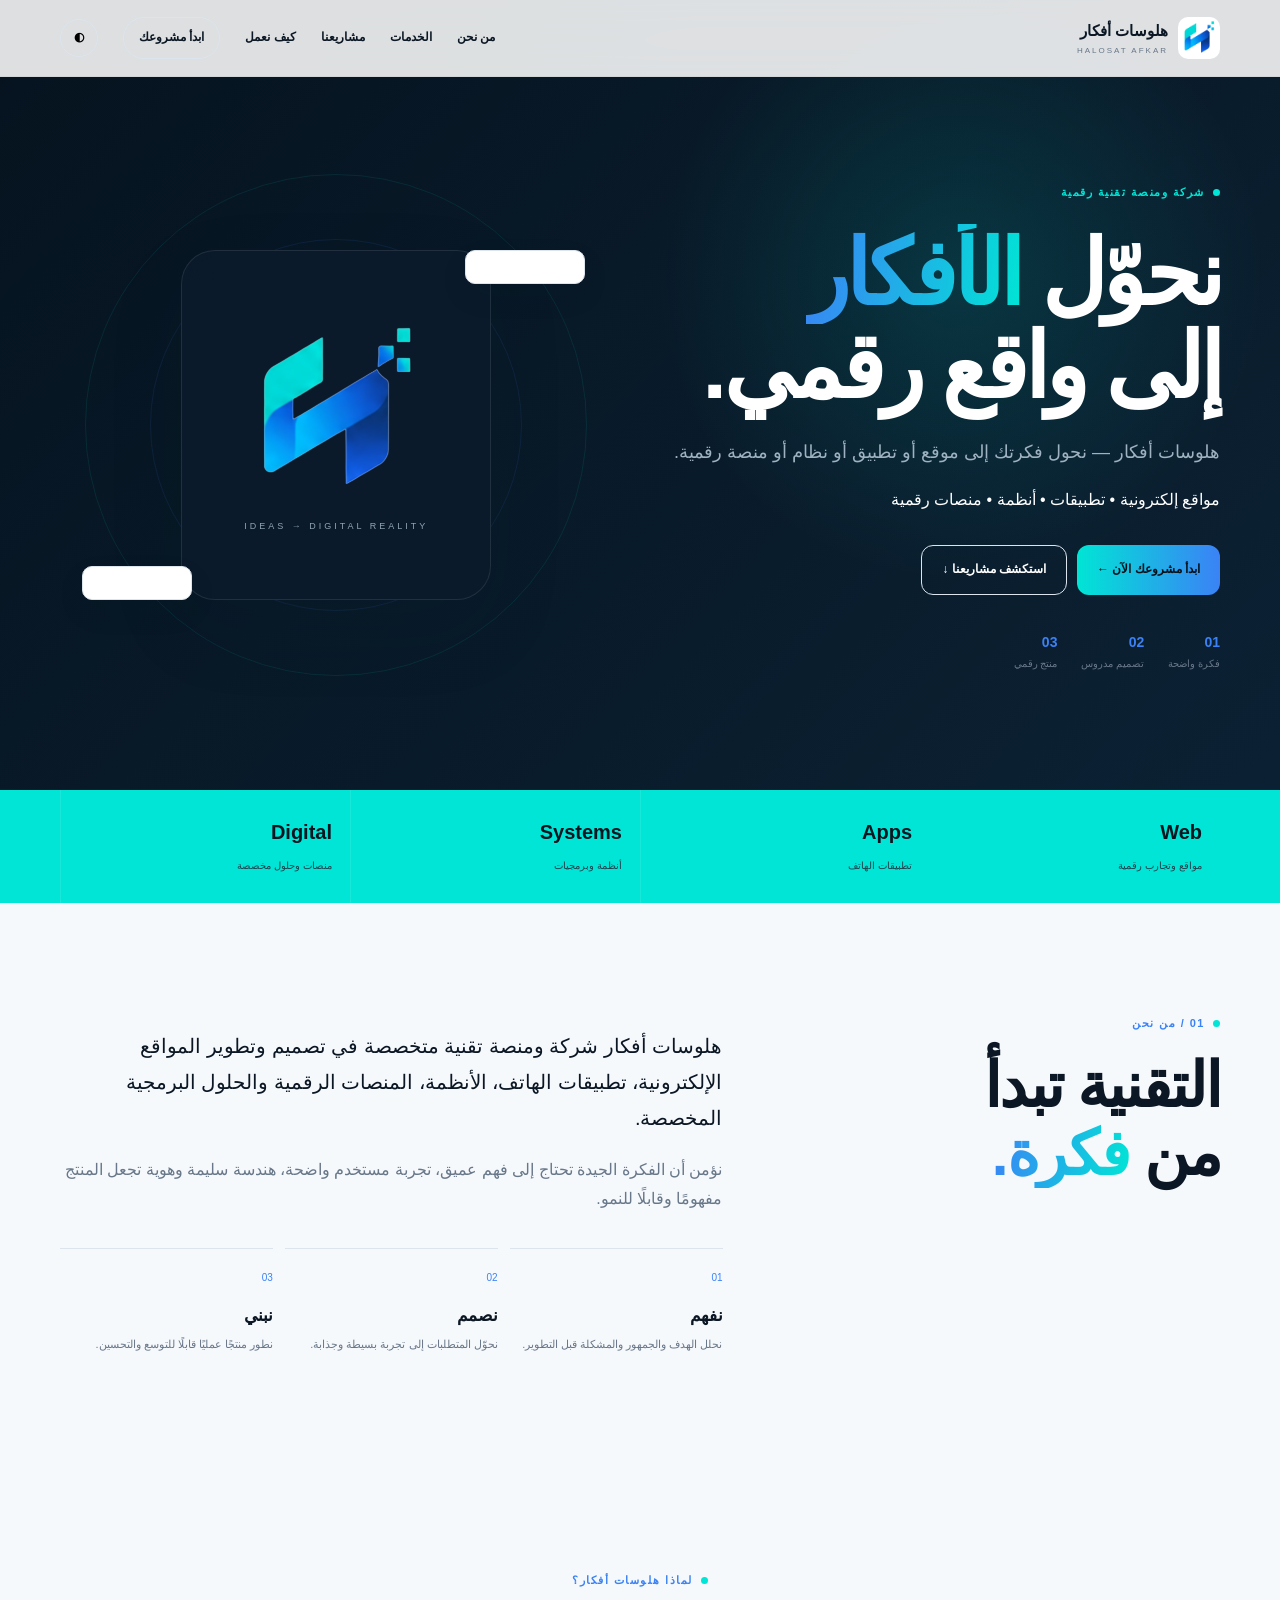
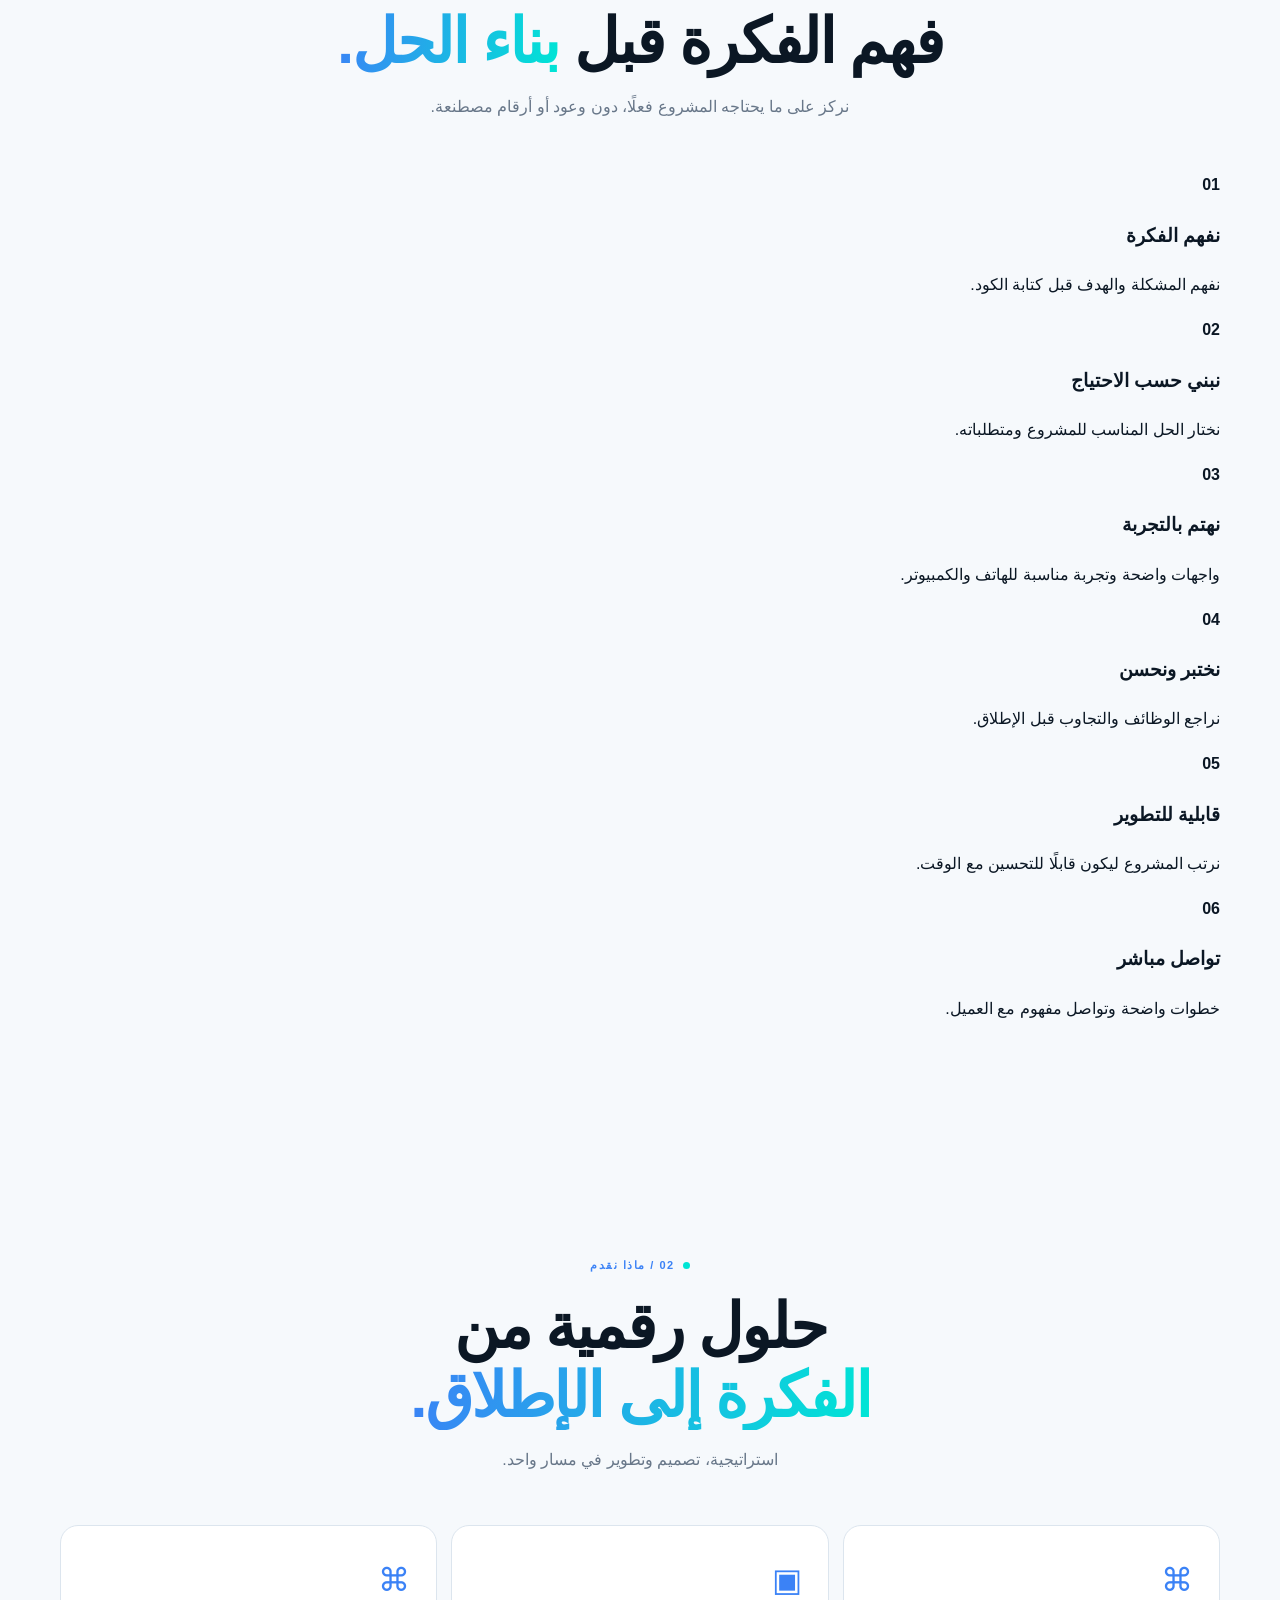
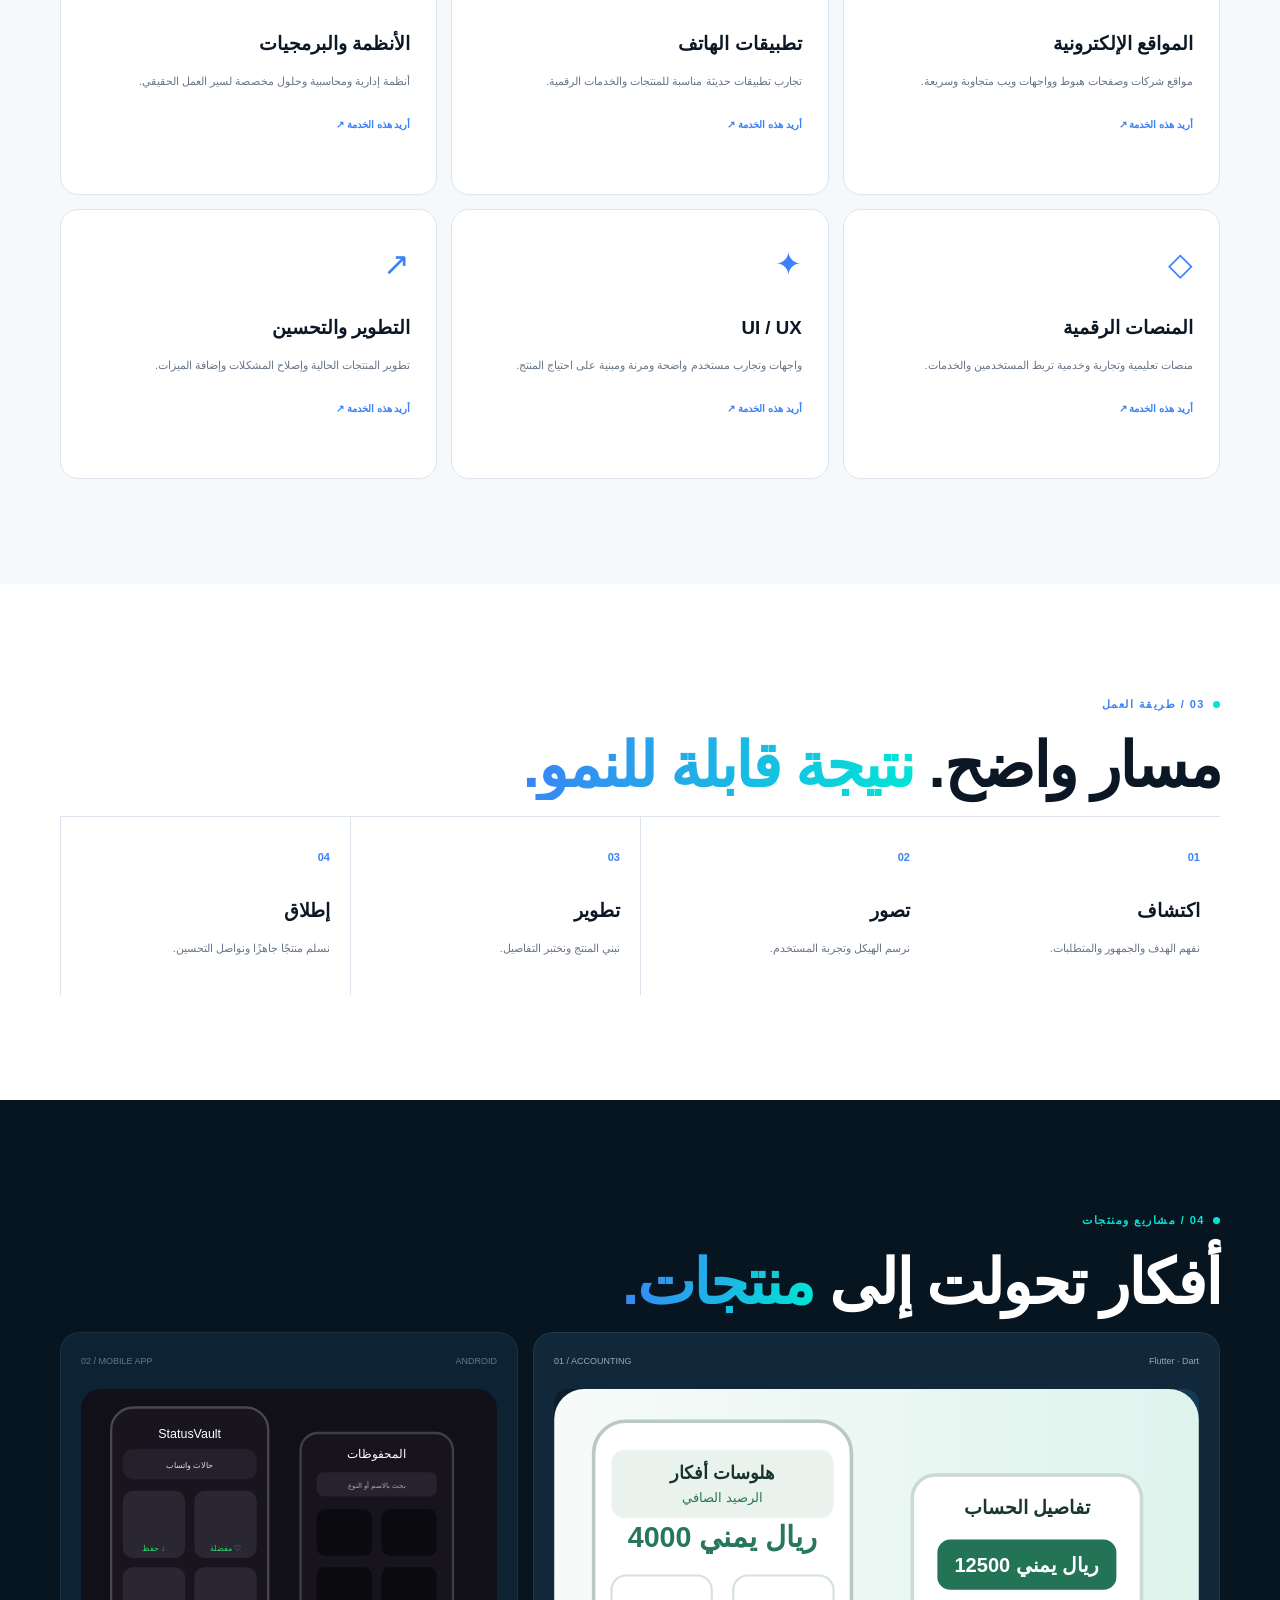
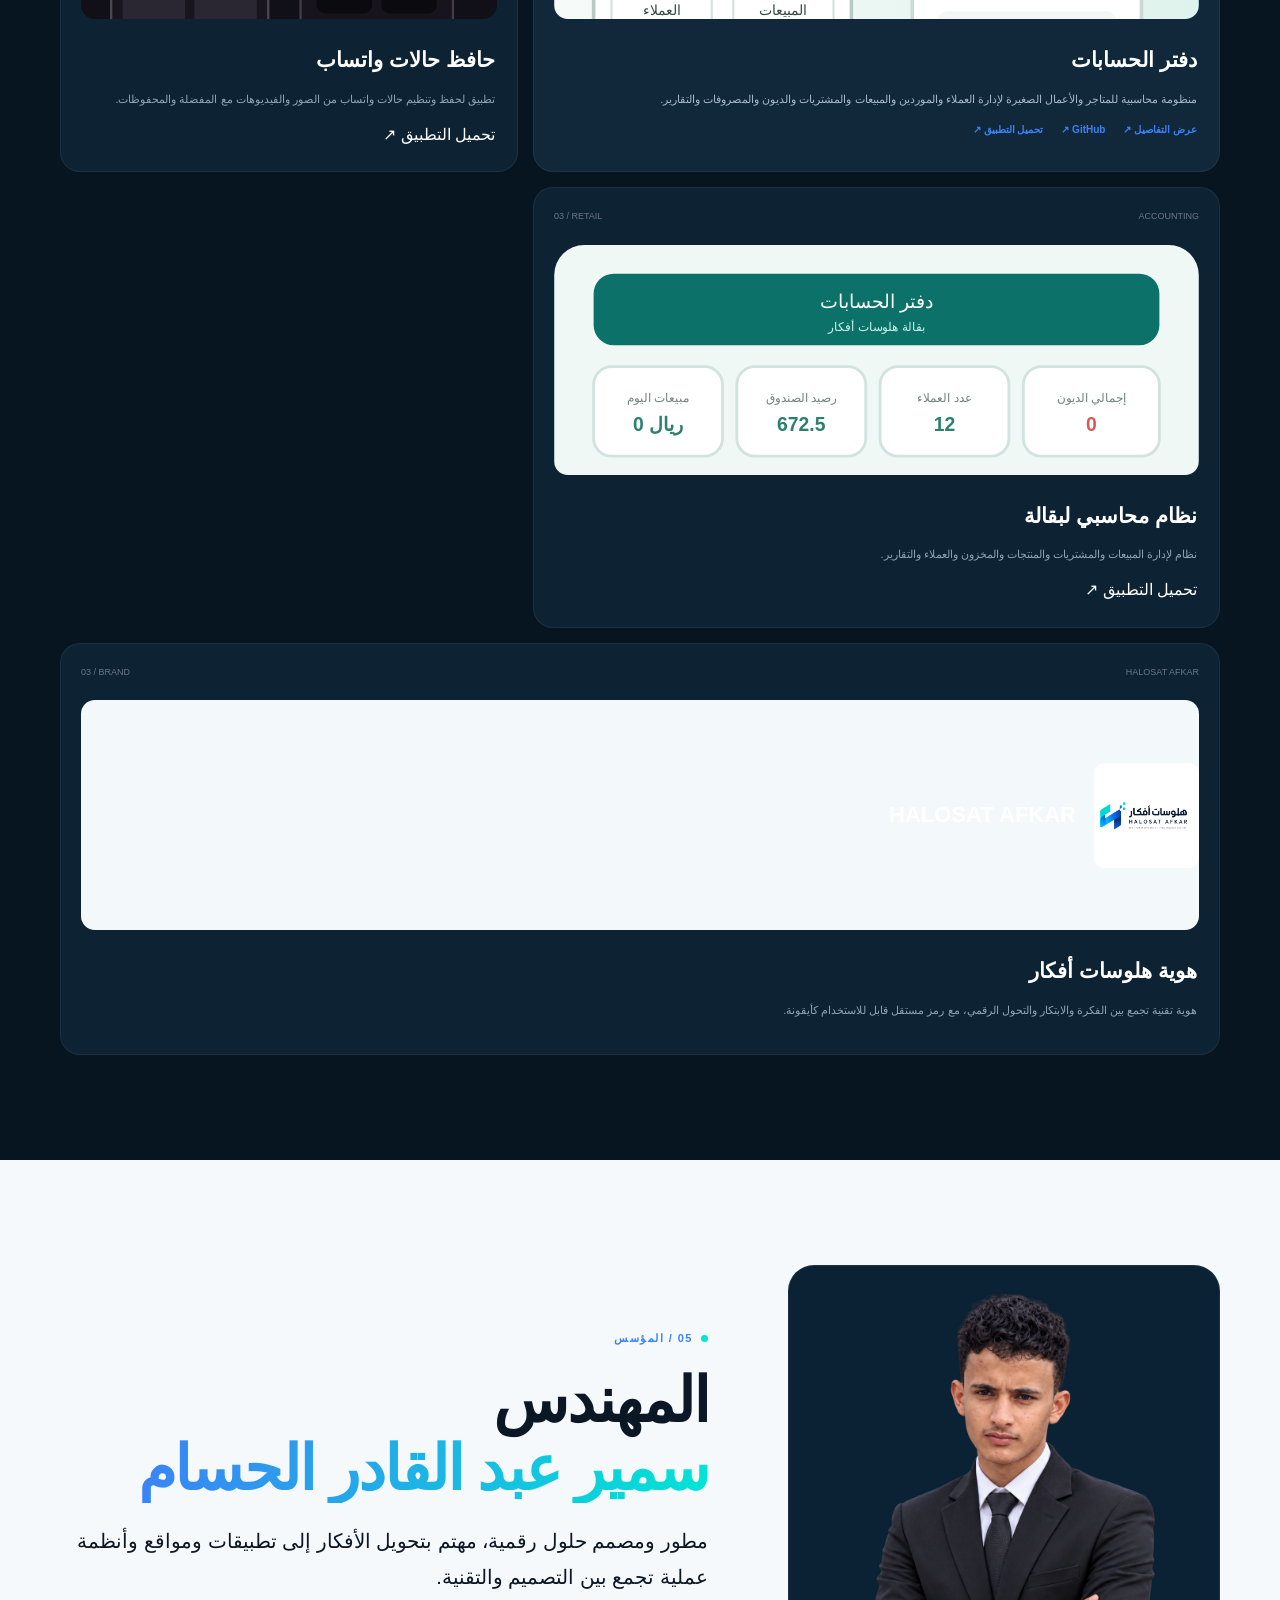
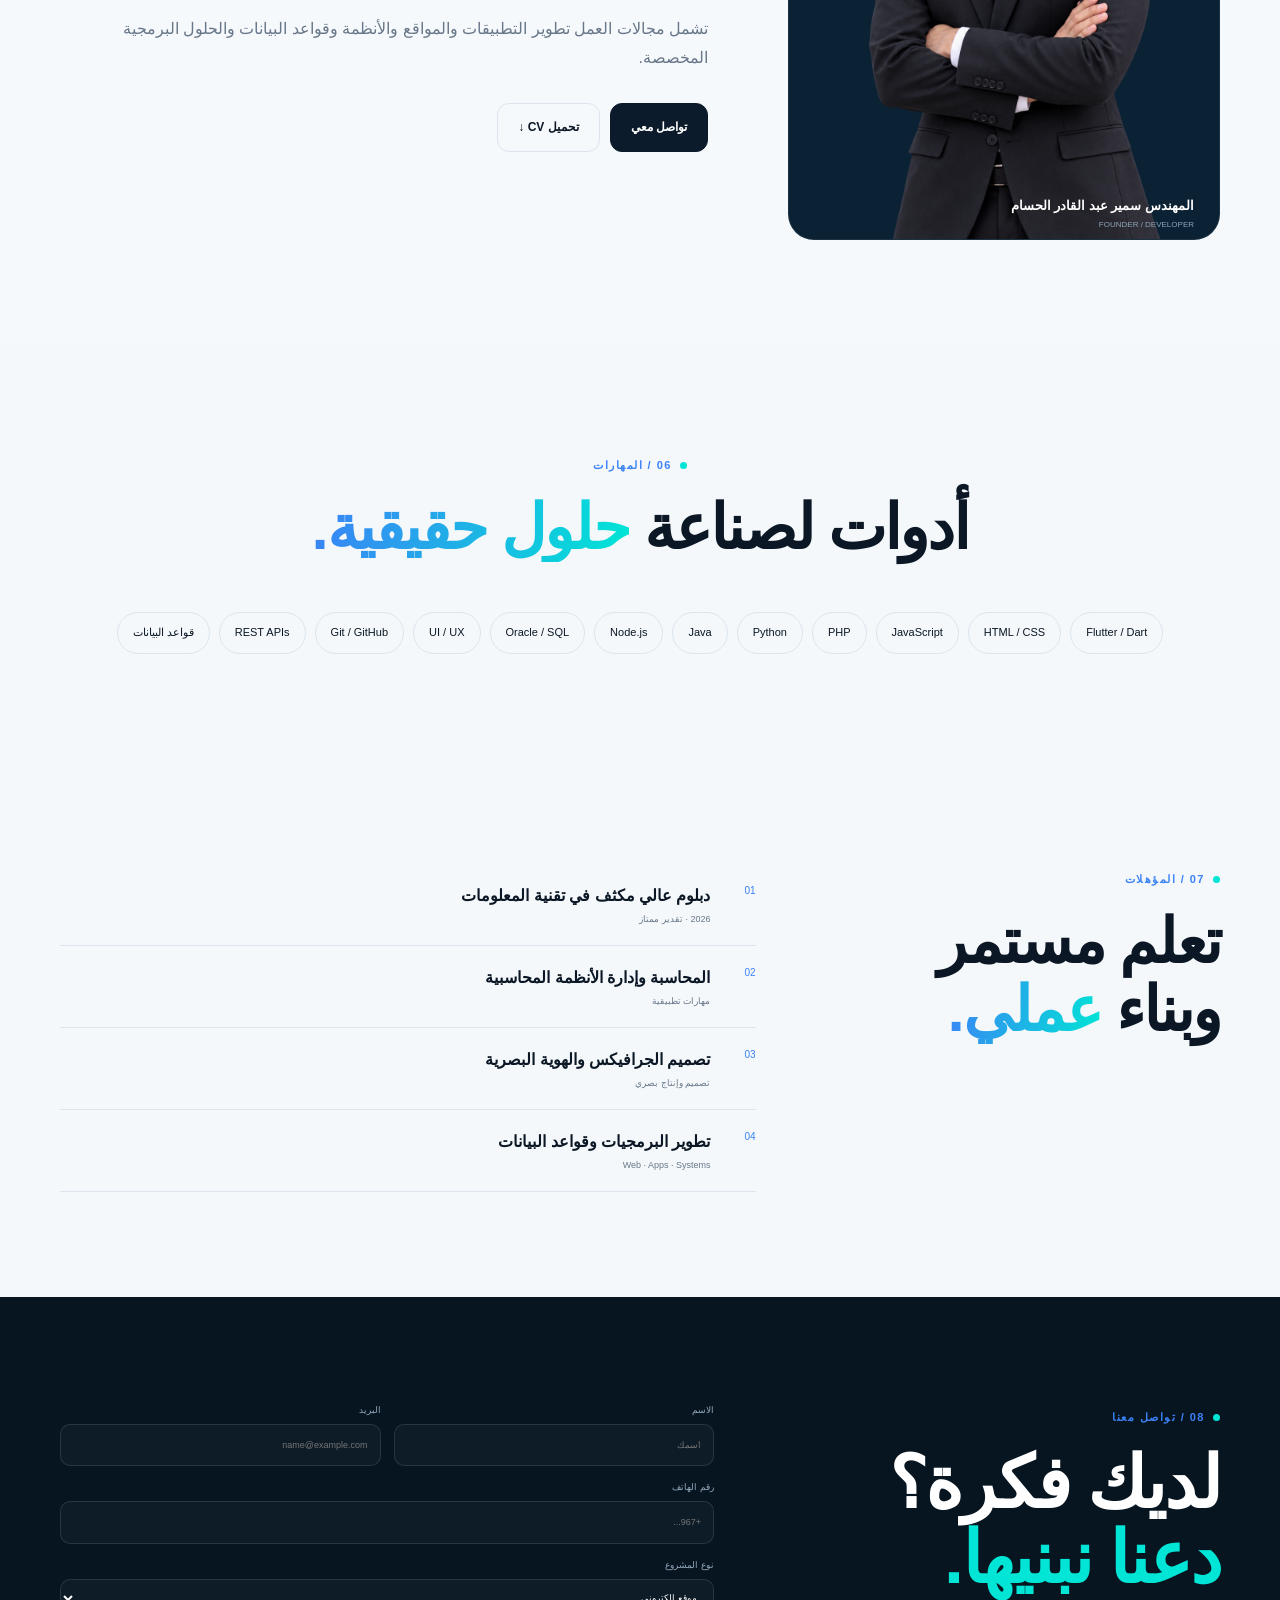
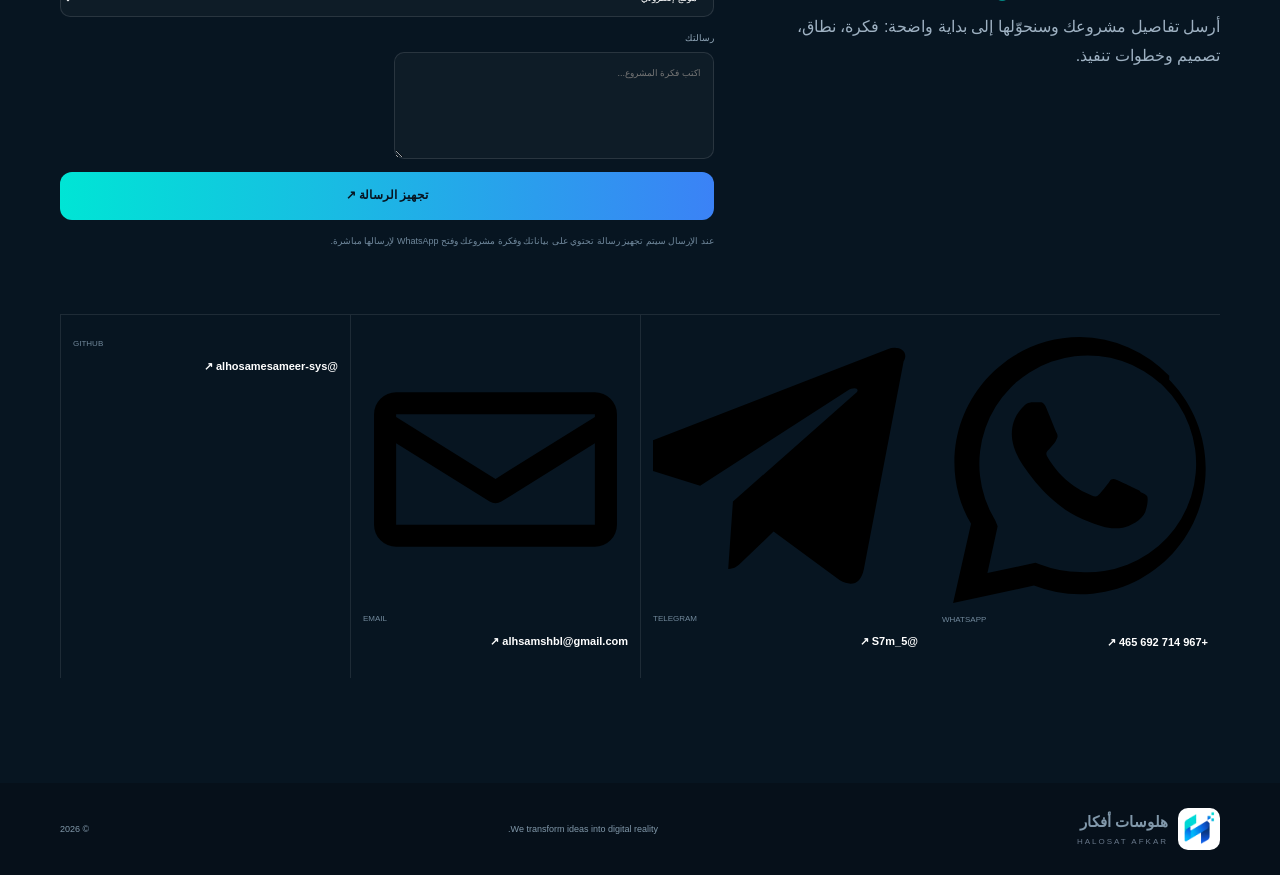
==== commit fa254779: "Improve homepage messaging, value proposition and contact flow" ====
--- a/index.html
+++ b/index.html
@@ -4,23 +4,23 @@
 <meta charset="utf-8"><meta name="viewport" content="width=device-width,initial-scale=1">
 <meta name="theme-color" content="#0B1B2B">
 <meta name="description" content="هلوسات أفكار — شركة تقنية لتحويل الأفكار إلى مواقع وتطبيقات وأنظمة ومنصات رقمية.">
-<meta property="og:title" content="هلوسات أفكار | HALOSAT AFKAR"><meta property="og:description" content="نحوّل الأفكار إلى واقع رقمي.">
+<meta property="og:title" content="هلوسات أفكار | HALOSAT AFKAR"><meta property="og:description" content="نحوّل فكرتك إلى موقع أو تطبيق أو نظام أو منصة رقمية."><meta property="og:type" content="website"><meta property="og:url" content="https://halosat-afkar-1jm1qvdj4-alhosamesameer-sys.vercel.app/"><meta property="og:image" content="https://halosat-afkar-1jm1qvdj4-alhosamesameer-sys.vercel.app/assets/Sameer%20%282%29.png"><meta name="twitter:card" content="summary_large_image"><meta name="twitter:title" content="هلوسات أفكار | HALOSAT AFKAR"><meta name="twitter:description" content="نحوّل فكرتك إلى واقع رقمي."><meta name="twitter:image" content="https://halosat-afkar-1jm1qvdj4-alhosamesameer-sys.vercel.app/assets/Sameer%20%282%29.png"><link rel="canonical" href="https://halosat-afkar-1jm1qvdj4-alhosamesameer-sys.vercel.app/">
 <title>هلوسات أفكار | HALOSAT AFKAR</title>
-<link rel="icon" href="assets/Sameer%20%281%29.png"><link rel="stylesheet" href="style.css"><link rel="stylesheet" href="showcase.css">
+<link rel="icon" type="image/svg+xml" href="assets/logo.svg"><link rel="apple-touch-icon" href="assets/logo.svg"><link rel="stylesheet" href="style.css"><link rel="stylesheet" href="showcase.css"><link rel="stylesheet" href="site.css">
 
-<style>.contact-icon{width:42px;height:42px;border-radius:13px;display:grid;place-items:center;flex:none}.contact-icon svg{width:22px;height:22px;fill:currentColor}.contact-icon.wa{background:#20c76a;color:#fff}.contact-icon.tg{background:#229ed9;color:#fff}.contact-icon.ig{background:linear-gradient(135deg,#8a3ab9,#fd1d1d,#fcb045);color:#fff}.contact-icon.ig svg{fill:none;stroke:currentColor;stroke-width:1.7}.contact-icon.ig .dot{fill:currentColor;stroke:none}.contact-icon.em{background:#3b82f6;color:#fff}.socials a{display:flex!important;align-items:center;gap:13px}.socials a small,.socials a b{display:block}.ah-socials a{display:flex!important;align-items:center;gap:13px}.brand-icon{width:44px!important;height:44px!important;display:grid!important;place-items:center!important;border-radius:13px!important;font-style:normal!important}.brand-icon svg{width:22px;height:22px;fill:currentColor}.brand-icon.ig svg{fill:none;stroke:currentColor;stroke-width:1.7}.brand-icon.ig .dot{fill:currentColor;stroke:none}</style></head>
+</head>
 <body>
 <div class="progress" id="progress"></div>
 <header><nav class="nav container">
 <a class="brand" href="#home"><img src="assets/Sameer%20%281%29.png" alt="هلوسات أفكار"><span><b>هلوسات أفكار</b><small>HALOSAT AFKAR</small></span></a>
-<div class="links" id="links"><a href="about.html">من نحن</a><a href="services.html">الخدمات</a><a href="projects.html">مشاريعنا</a><a href="process.html">كيف نعمل</a><a href="contact.html" class="pill">ابدأ مشروعك</a><button class="mode" id="mode" aria-label="الوضع الداكن">◐</button></div>
-<button class="menu" id="menu" aria-label="القائمة">☰</button></nav></header>
+<div class="links" id="siteMobile"><a href="about.html">من نحن</a><a href="services.html">الخدمات</a><a href="projects.html">مشاريعنا</a><a href="process.html">كيف نعمل</a><a href="contact.html" class="pill">ابدأ مشروعك</a><button class="mode" id="mode" aria-label="الوضع الداكن">◐</button></div>
+<button class="menu" id="siteMenu" aria-label="فتح القائمة" aria-controls="siteMobile" aria-expanded="false">☰</button></nav></header>
 
 <main>
 <section class="hero" id="home"><div class="container hero-grid">
 <div class="reveal"><span class="kicker">شركة ومنصة تقنية رقمية</span><h1>نحوّل <em>الأفكار</em><br>إلى واقع رقمي.</h1>
-<p class="lead">هلوسات أفكار تبني مواقع، تطبيقات، منصات وأنظمة رقمية مصممة حول الفكرة واحتياج المستخدم — من التصور الأول إلى المنتج القابل للنمو.</p>
-<div class="actions"><a class="btn primary" href="contact.html">لديك فكرة؟ لنبدأ ←</a><a class="btn" href="projects.html">استكشف أعمالنا ↓</a></div>
+<p class="lead">هلوسات أفكار — نحول فكرتك إلى موقع أو تطبيق أو نظام أو منصة رقمية.</p><p class="hero-services">مواقع إلكترونية • تطبيقات • أنظمة • منصات رقمية</p>
+<div class="actions"><a class="btn primary" href="contact.html">ابدأ مشروعك الآن ←</a><a class="btn" href="projects.html">استكشف مشاريعنا ↓</a></div>
 <div class="hero-meta"><div><b>01</b>فكرة واضحة</div><div><b>02</b>تصميم مدروس</div><div><b>03</b>منتج رقمي</div></div></div>
 <div class="visual reveal"><div class="logo-card"><img src="assets/Sameer%20%281%29.png" alt="شعار هلوسات أفكار"><small>IDEAS → DIGITAL REALITY</small></div><span class="tag t1">WEB · APP · SYSTEMS</span><span class="tag t2">CREATIVE · DIGITAL</span></div>
 </div></section>
@@ -31,14 +31,14 @@
 <div class="reveal"><p class="large">هلوسات أفكار شركة ومنصة تقنية متخصصة في تصميم وتطوير المواقع الإلكترونية، تطبيقات الهاتف، الأنظمة، المنصات الرقمية والحلول البرمجية المخصصة.</p><p class="muted">نؤمن أن الفكرة الجيدة تحتاج إلى فهم عميق، تجربة مستخدم واضحة، هندسة سليمة وهوية تجعل المنتج مفهومًا وقابلًا للنمو.</p>
 <div class="principles"><article><span>01</span><h3>نفهم</h3><p>نحلل الهدف والجمهور والمشكلة قبل التطوير.</p></article><article><span>02</span><h3>نصمم</h3><p>نحوّل المتطلبات إلى تجربة بسيطة وجذابة.</p></article><article><span>03</span><h3>نبني</h3><p>نطور منتجًا عمليًا قابلًا للتوسع والتحسين.</p></article></div></div></div></section>
 
-<section class="services" id="services"><div class="container"><div class="center title reveal"><span class="kicker">02 / ماذا نقدم</span><h2>حلول رقمية من<br><em>الفكرة إلى الإطلاق.</em></h2><p>استراتيجية، تصميم وتطوير في مسار واحد.</p></div>
+<section class="why"><div class="container"><div class="center title reveal"><span class="kicker">لماذا هلوسات أفكار؟</span><h2>فهم الفكرة قبل <em>بناء الحل.</em></h2><p>نركز على ما يحتاجه المشروع فعلًا، دون وعود أو أرقام مصطنعة.</p></div><div class="why-grid"><article class="reveal"><b>01</b><h3>نفهم الفكرة</h3><p>نفهم المشكلة والهدف قبل كتابة الكود.</p></article><article class="reveal"><b>02</b><h3>نبني حسب الاحتياج</h3><p>نختار الحل المناسب للمشروع ومتطلباته.</p></article><article class="reveal"><b>03</b><h3>نهتم بالتجربة</h3><p>واجهات واضحة وتجربة مناسبة للهاتف والكمبيوتر.</p></article><article class="reveal"><b>04</b><h3>نختبر ونحسن</h3><p>نراجع الوظائف والتجاوب قبل الإطلاق.</p></article><article class="reveal"><b>05</b><h3>قابلية للتطوير</h3><p>نرتب المشروع ليكون قابلًا للتحسين مع الوقت.</p></article><article class="reveal"><b>06</b><h3>تواصل مباشر</h3><p>خطوات واضحة وتواصل مفهوم مع العميل.</p></article></div></div></section><section class="services" id="services"><div class="container"><div class="center title reveal"><span class="kicker">02 / ماذا نقدم</span><h2>حلول رقمية من<br><em>الفكرة إلى الإطلاق.</em></h2><p>استراتيجية، تصميم وتطوير في مسار واحد.</p></div>
 <div class="grid6">
-<article class="service reveal"><i>⌘</i><h3>المواقع الإلكترونية</h3><p>مواقع شركات وصفحات هبوط وواجهات ويب متجاوبة وسريعة.</p><a href="#contact">اطلب الخدمة ↗</a></article>
-<article class="service reveal"><i>▣</i><h3>تطبيقات الهاتف</h3><p>تجارب تطبيقات حديثة مناسبة للمنتجات والخدمات الرقمية.</p><a href="#contact">اطلب الخدمة ↗</a></article>
-<article class="service reveal"><i>⌘</i><h3>الأنظمة والبرمجيات</h3><p>أنظمة إدارية ومحاسبية وحلول مخصصة لسير العمل الحقيقي.</p><a href="#contact">اطلب الخدمة ↗</a></article>
-<article class="service reveal"><i>◇</i><h3>المنصات الرقمية</h3><p>منصات تعليمية وتجارية وخدمية تربط المستخدمين والخدمات.</p><a href="#contact">اطلب الخدمة ↗</a></article>
-<article class="service reveal"><i>✦</i><h3>UI / UX</h3><p>واجهات وتجارب مستخدم واضحة ومرنة ومبنية على احتياج المنتج.</p><a href="#contact">اطلب الخدمة ↗</a></article>
-<article class="service reveal"><i>↗</i><h3>التطوير والتحسين</h3><p>تطوير المنتجات الحالية وإصلاح المشكلات وإضافة الميزات.</p><a href="#contact">اطلب الخدمة ↗</a></article>
+<article class="service reveal"><i>⌘</i><h3>المواقع الإلكترونية</h3><p>مواقع شركات وصفحات هبوط وواجهات ويب متجاوبة وسريعة.</p><a href="contact.html?service=%D9%85%D9%88%D9%82%D8%B9%20%D8%A5%D9%84%D9%83%D8%AA%D8%B1%D9%88%D9%86%D9%8A" class="service-cta">أريد هذه الخدمة ↗</a></article>
+<article class="service reveal"><i>▣</i><h3>تطبيقات الهاتف</h3><p>تجارب تطبيقات حديثة مناسبة للمنتجات والخدمات الرقمية.</p><a href="contact.html?service=%D8%AA%D8%B7%D8%A8%D9%8A%D9%82%20%D9%87%D8%A7%D8%AA%D9%81" class="service-cta">أريد هذه الخدمة ↗</a></article>
+<article class="service reveal"><i>⌘</i><h3>الأنظمة والبرمجيات</h3><p>أنظمة إدارية ومحاسبية وحلول مخصصة لسير العمل الحقيقي.</p><a href="contact.html?service=%D9%86%D8%B8%D8%A7%D9%85%20%D9%88%D8%A8%D8%B1%D9%85%D8%AC%D9%8A%D8%A7%D8%AA" class="service-cta">أريد هذه الخدمة ↗</a></article>
+<article class="service reveal"><i>◇</i><h3>المنصات الرقمية</h3><p>منصات تعليمية وتجارية وخدمية تربط المستخدمين والخدمات.</p><a href="contact.html?service=%D9%85%D9%86%D8%B5%D8%A9%20%D8%B1%D9%82%D9%85%D9%8A%D8%A9" class="service-cta">أريد هذه الخدمة ↗</a></article>
+<article class="service reveal"><i>✦</i><h3>UI / UX</h3><p>واجهات وتجارب مستخدم واضحة ومرنة ومبنية على احتياج المنتج.</p><a href="contact.html?service=UI%20%2F%20UX" class="service-cta">أريد هذه الخدمة ↗</a></article>
+<article class="service reveal"><i>↗</i><h3>التطوير والتحسين</h3><p>تطوير المنتجات الحالية وإصلاح المشكلات وإضافة الميزات.</p><a href="contact.html?service=%D9%85%D8%B4%D8%B1%D9%88%D8%B9%20%D8%A2%D8%AE%D8%B1" class="service-cta">أريد هذه الخدمة ↗</a></article>
 </div></div></section>
 
 <section class="process"><div class="container"><div class="title reveal"><span class="kicker">03 / طريقة العمل</span><h2>مسار واضح. <em>نتيجة قابلة للنمو.</em></h2></div>
@@ -46,7 +46,7 @@
 
 <section class="work" id="work"><div class="container"><div class="title reveal"><span class="kicker">04 / مشاريع ومنتجات</span><h2>أفكار تحولت إلى <em>منتجات.</em></h2></div>
 <div class="projects">
-<article class="project big reveal"><div class="phead"><span>01 / ACCOUNTING</span><span>Flutter · Dart</span></div><div class="mock account"><img src="assets/dftarpro.svg" alt="واجهات دفتر الحسابات"></div><div class="pbody"><h3>دفتر الحسابات</h3><p>منظومة محاسبية للمتاجر والأعمال الصغيرة لإدارة العملاء والموردين والمبيعات والمشتريات والديون والمصروفات والتقارير.</p><div class="project-actions"><a href="https://github.com/alhosamesameer-sys/DftarPro" target="_blank" rel="noopener">GitHub ↗</a><a href="https://t.me/HalosatAfkar/3" target="_blank" rel="noopener">تحميل التطبيق ↗</a></div></div></article>
+<article class="project big reveal"><div class="phead"><span>01 / ACCOUNTING</span><span>Flutter · Dart</span></div><div class="mock account"><img src="assets/dftarpro.svg" alt="واجهات دفتر الحسابات"></div><div class="pbody"><h3>دفتر الحسابات</h3><p>منظومة محاسبية للمتاجر والأعمال الصغيرة لإدارة العملاء والموردين والمبيعات والمشتريات والديون والمصروفات والتقارير.</p><div class="project-actions"><a href="project-dftarpro.html">عرض التفاصيل ↗</a><a href="https://github.com/alhosamesameer-sys/DftarPro" target="_blank" rel="noopener">GitHub ↗</a><a href="https://t.me/HalosatAfkar/3" target="_blank" rel="noopener">تحميل التطبيق ↗</a></div></div></article>
 
 <article class="project reveal"><div class="phead"><span>02 / MOBILE APP</span><span>ANDROID</span></div><div class="mock status"><img src="assets/statusvault.svg" alt="حافظ حالات واتساب"></div><div class="pbody"><h3>حافظ حالات واتساب</h3><p>تطبيق لحفظ وتنظيم حالات واتساب من الصور والفيديوهات مع المفضلة والمحفوظات.</p><a href="https://t.me/HalosatAfkar" target="_blank" rel="noopener">تحميل التطبيق ↗</a></div></article><article class="project reveal"><div class="phead"><span>03 / RETAIL</span><span>ACCOUNTING</span></div><div class="mock grocery"><img src="assets/grocery.svg" alt="نظام محاسبي للبقالة"></div><div class="pbody"><h3>نظام محاسبي لبقالة</h3><p>نظام لإدارة المبيعات والمشتريات والمنتجات والمخزون والعملاء والتقارير.</p><a href="https://t.me/HalosatAfkar" target="_blank" rel="noopener">تحميل التطبيق ↗</a></div></article><article class="project wide reveal"><div class="phead"><span>03 / BRAND</span><span>HALOSAT AFKAR</span></div><div class="mock brand"><img src="assets/Sameer%20%282%29.png" alt="الهوية الرسمية لهلوسات أفكار"><b>HALOSAT AFKAR</b></div><div class="pbody"><h3>هوية هلوسات أفكار</h3><p>هوية تقنية تجمع بين الفكرة والابتكار والتحول الرقمي، مع رمز مستقل قابل للاستخدام كأيقونة.</p></div></article>
 </div></div></section>
@@ -61,10 +61,10 @@
 <div class="cred"><span>01</span><b>دبلوم عالي مكثف في تقنية المعلومات</b><small>2026 · تقدير ممتاز</small></div><div class="cred"><span>02</span><b>المحاسبة وإدارة الأنظمة المحاسبية</b><small>مهارات تطبيقية</small></div><div class="cred"><span>03</span><b>تصميم الجرافيكس والهوية البصرية</b><small>تصميم وإنتاج بصري</small></div><div class="cred"><span>04</span><b>تطوير البرمجيات وقواعد البيانات</b><small>Web · Apps · Systems</small></div></div></div></section>
 
 <section class="contact" id="contact"><div class="container"><div class="contact-grid"><div class="title reveal"><span class="kicker">08 / تواصل معنا</span><h2>لديك فكرة؟<br><em>دعنا نبنيها.</em></h2><p>أرسل تفاصيل مشروعك وسنحوّلها إلى بداية واضحة: فكرة، نطاق، تصميم وخطوات تنفيذ.</p></div>
-<form class="form reveal" id="form"><label>الاسم<input name="name" required placeholder="اسمك"></label><label>البريد<input name="email" type="email" required placeholder="name@example.com"></label><label>نوع المشروع<select name="service"><option>موقع إلكتروني</option><option>تطبيق هاتف</option><option>نظام وبرمجيات</option><option>منصة رقمية</option><option>UI / UX</option><option>مشروع آخر</option></select></label><label>رسالتك<textarea name="message" rows="5" required placeholder="اكتب فكرة المشروع..."></textarea></label><button class="btn primary" type="submit">تجهيز الرسالة ↗</button><div class="note">يتم فتح تطبيق البريد بعد إضافة بيانات التواصل في <b>script.js</b>.</div></form></div>
+<form class="form reveal" id="form"><label>الاسم<input name="name" required maxlength="80" autocomplete="name" placeholder="اسمك"></label><label>البريد<input name="email" type="email" required maxlength="120" autocomplete="email" placeholder="name@example.com"></label><label>رقم الهاتف<input name="phone" inputmode="tel" maxlength="20" autocomplete="tel" placeholder="+967..."></label><label>نوع المشروع<select name="service"><option>موقع إلكتروني</option><option>تطبيق هاتف</option><option>نظام وبرمجيات</option><option>منصة رقمية</option><option>UI / UX</option><option>مشروع آخر</option></select></label><label>رسالتك<textarea name="message" rows="5" required maxlength="3000" placeholder="اكتب فكرة المشروع..."></textarea></label><button class="btn primary" type="submit">تجهيز الرسالة ↗</button><div class="note">عند الإرسال سيتم تجهيز رسالة تحتوي على بياناتك وفكرة مشروعك وفتح WhatsApp لإرسالها مباشرة.</div></form></div>
 <div class="socials"><a href="#" data-contact="whatsapp"><i class="contact-icon wa"><svg viewBox="0 0 24 24" aria-hidden="true"><path d="M20.5 3.5A11.3 11.3 0 0 0 12.45 0C6.2 0 1.12 5.08 1.12 11.33c0 2 .52 3.88 1.5 5.53L1 24l7.3-1.58a11.3 11.3 0 0 0 4.15.79h.01c6.25 0 11.33-5.08 11.33-11.33 0-3.03-1.18-5.88-3.29-8.02ZM12.46 21.2h-.01a9.8 9.8 0 0 1-3.52-.65l-.5-.19-4.33.94.92-4.22-.2-.51a9.78 9.78 0 1 1 7.64 4.63Zm5.37-7.33c-.3-.15-1.77-.87-2.05-.97-.28-.1-.48-.15-.68.15-.2.3-.77.97-.94 1.17-.17.2-.35.22-.65.07-.3-.15-1.25-.46-2.38-1.46-.88-.78-1.47-1.74-1.64-2.04-.17-.3-.02-.46.13-.61.13-.13.3-.35.45-.52.15-.17.2-.3.3-.5.1-.2.05-.37-.03-.52-.07-.15-.68-1.64-.93-2.24-.24-.58-.49-.5-.68-.51h-.58c-.2 0-.52.07-.8.37-.28.3-1.05 1.03-1.05 2.51s1.08 2.91 1.23 3.11c.15.2 2.13 3.25 5.17 4.56.72.31 1.28.5 1.72.64.72.23 1.38.2 1.9.12.58-.09 1.77-.72 2.02-1.42.25-.7.25-1.3.17-1.42-.07-.12-.27-.2-.57-.35Z"/></svg></i><span><small>WHATSAPP</small><b>+967 714 692 465 ↗</b></span></a><a href="#" data-contact="telegram"><i class="contact-icon tg"><svg viewBox="0 0 24 24" aria-hidden="true"><path d="M22.7 2.2 19.1 21c-.27 1.33-1.08 1.66-2.18 1.04l-6-4.42-2.9 2.79c-.32.32-.59.59-1.21.59l.43-6.1L18.35 5.1c.48-.43-.1-.67-.75-.24L4.27 13.48l-5.75-1.8c-1.25-.39-1.28-1.25.26-1.85L21.25 1.1c1.05-.39 1.97.24 1.45 1.1Z"/></svg></i><span><small>TELEGRAM</small><b>@S7m_5 ↗</b></span></a><a href="#" data-contact="email"><i class="contact-icon em"><svg viewBox="0 0 24 24" aria-hidden="true"><path d="M3 5h18a2 2 0 0 1 2 2v10a2 2 0 0 1-2 2H3a2 2 0 0 1-2-2V7a2 2 0 0 1 2-2Zm0 2v.25l9 5.6 9-5.6V7H3Zm18 10V9.62l-8.47 5.28a1 1 0 0 1-1.06 0L3 9.62V17h18Z"/></svg></i><span><small>EMAIL</small><b>alhsamshbl@gmail.com ↗</b></span></a><a href="https://github.com/alhosamesameer-sys" target="_blank" rel="noopener"><small>GITHUB</small><b>@alhosamesameer-sys ↗</b></a></div></div></section>
 </main>
 <footer><div class="container foot"><a class="brand" href="#home"><img src="assets/Sameer%20%281%29.png" alt=""><span><b>هلوسات أفكار</b><small>HALOSAT AFKAR</small></span></a><span>We transform ideas into digital reality.</span><span>© <span id="year"></span></span></div></footer>
 <button class="top" id="top" aria-label="العودة للأعلى">↑</button><div class="toast" id="toast"></div>
-<script src="script.js"></script><script src="showcase.js"></script>
+<script src="script.js"></script>
 </body></html>
--- a/site.css
+++ b/site.css
@@ -0,0 +1,16 @@
+/* Shared site utilities */
+html{scroll-behavior:smooth}body{overflow-x:hidden}body.menu-open{overflow:hidden}
+img{max-width:100%;height:auto}button,a,input,textarea,select{touch-action:manipulation}
+button:focus-visible,a:focus-visible,input:focus-visible,textarea:focus-visible,select:focus-visible{outline:3px solid #00e5d5;outline-offset:3px}
+.site-skip{position:absolute;top:-100px;right:16px;z-index:9999;background:#00e5d5;color:#071521;padding:10px 14px;border-radius:10px;font-weight:800}.site-skip:focus{top:12px}
+.service-cta{display:inline-flex!important;align-items:center;justify-content:center;min-height:44px}
+.pg-card ul,.case-list{margin:14px 0;padding-right:20px;color:#536779;line-height:2}.pg-card li,.case-list li{margin:3px 0}
+.service-detail{margin:18px 0;padding-top:16px;border-top:1px solid #dce6ed}.service-detail strong{display:block;margin:8px 0 4px;color:#0b1b2b}
+.project-meta{display:flex;flex-wrap:wrap;gap:7px;margin:15px 0}.project-meta span{font-size:11px;padding:6px 10px;border-radius:999px;background:#eef5f8;color:#3b5870}
+.case-study{display:grid;gap:18px}.case-study-card{background:#fff;border:1px solid #dce6ed;border-radius:22px;padding:28px}.case-study-card h2{margin-top:8px}.case-study-card p{color:#5b7080;line-height:2}
+.case-study-card.dark{background:#071521;color:#fff;border-color:#ffffff12}.case-study-card.dark p{color:#a5b8c5}
+.case-actions{display:flex;flex-wrap:wrap;gap:10px;margin-top:18px}.case-actions a{display:inline-flex;align-items:center;justify-content:center;min-height:44px;padding:10px 16px;border-radius:12px;font-weight:800}.case-actions .primary{background:#00e5d5;color:#071521}.case-actions .secondary{border:1px solid #cddbe4;color:#0b1b2b}
+.pg-form input,.pg-form textarea,.pg-form select{font:inherit}.pg-form textarea{min-height:150px;resize:vertical}.pg-form button{cursor:pointer}.pg-note{line-height:1.9}
+@media(max-width:900px){.pg-links{display:none}.pg-menu{display:grid!important;place-items:center}.pg-mobile{position:fixed;top:74px;right:12px;left:12px;z-index:1000}.ah-header nav{display:none}.ah-mobile{position:fixed;top:74px;right:12px;left:12px;z-index:1000}.links{display:none}.menu{display:grid!important}}
+@media(max-width:600px){.pg-card,.case-study-card{padding:22px 18px}.case-actions{flex-direction:column}.case-actions a{width:100%}.project-meta span{font-size:10px}.pg-form{padding:20px!important}}
+@media(prefers-reduced-motion:reduce){*,*::before,*::after{scroll-behavior:auto!important;animation-duration:.01ms!important;animation-iteration-count:1!important;transition-duration:.01ms!important}}
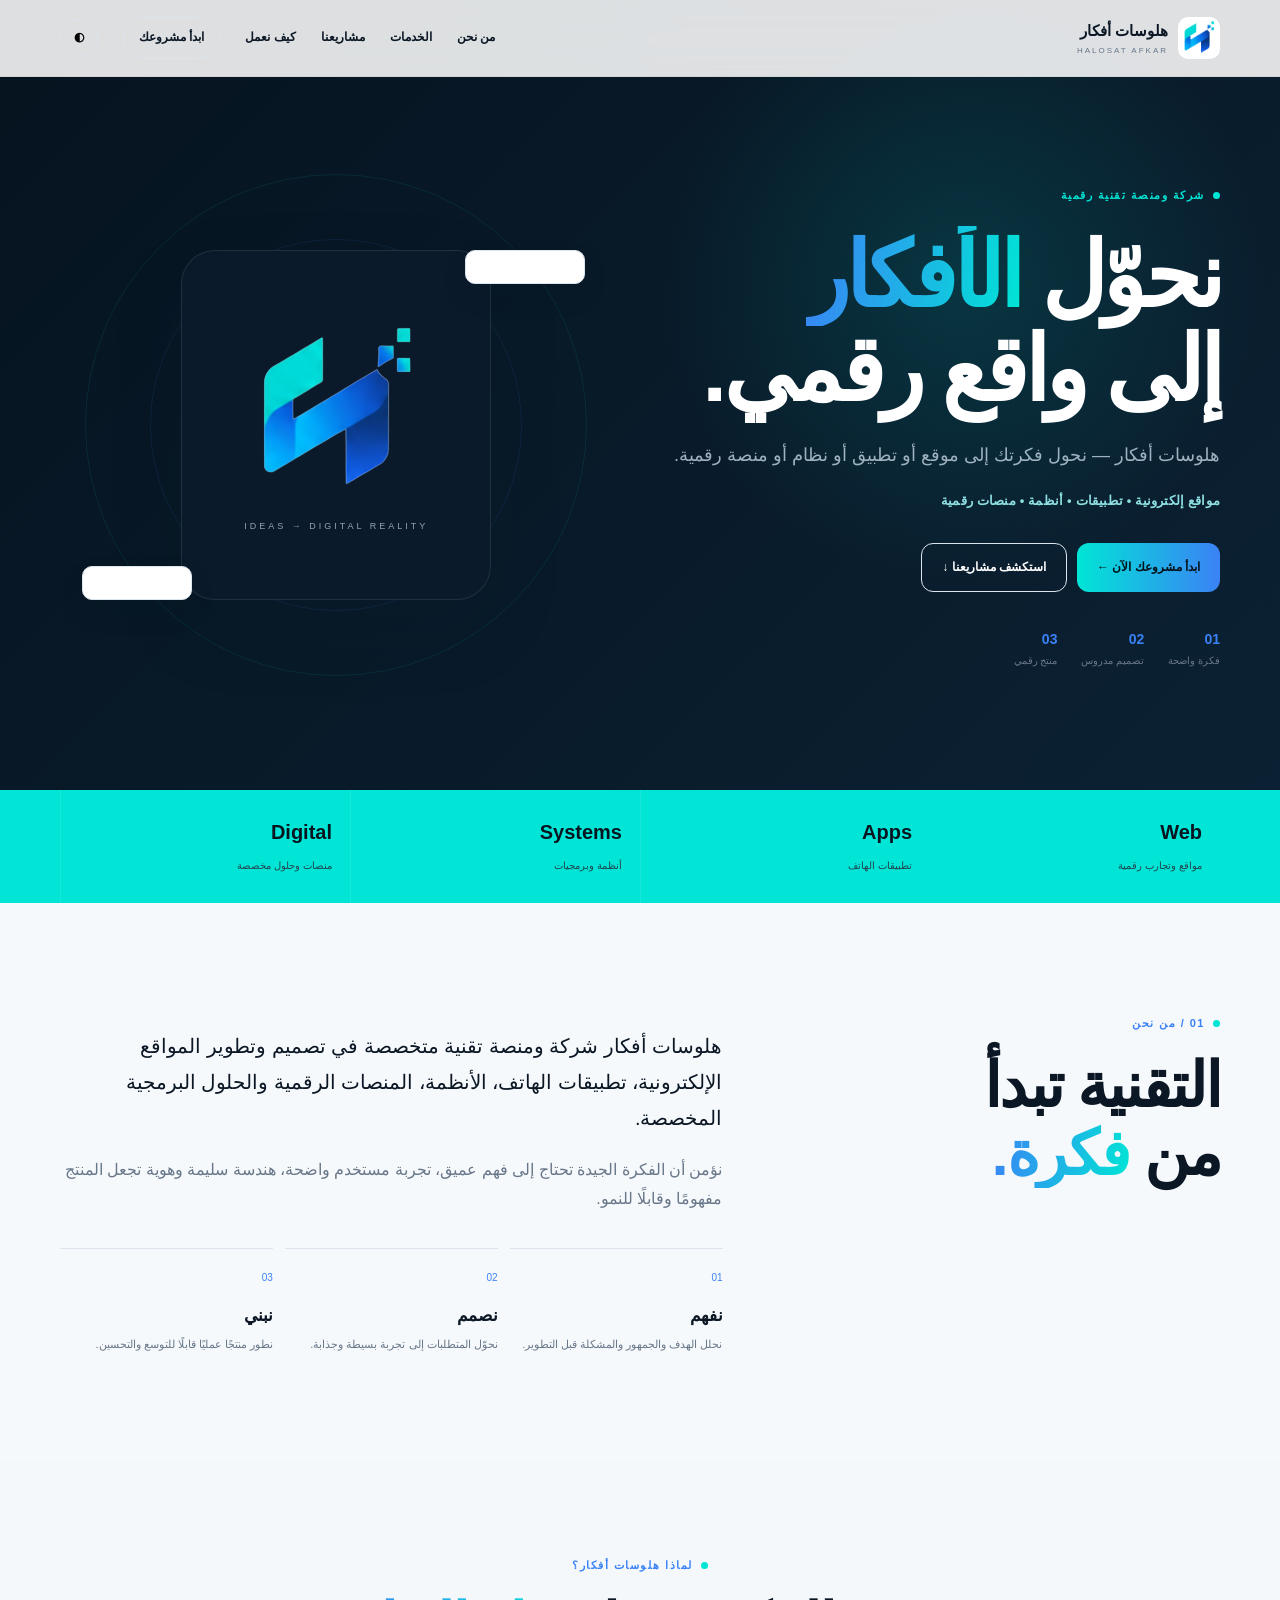
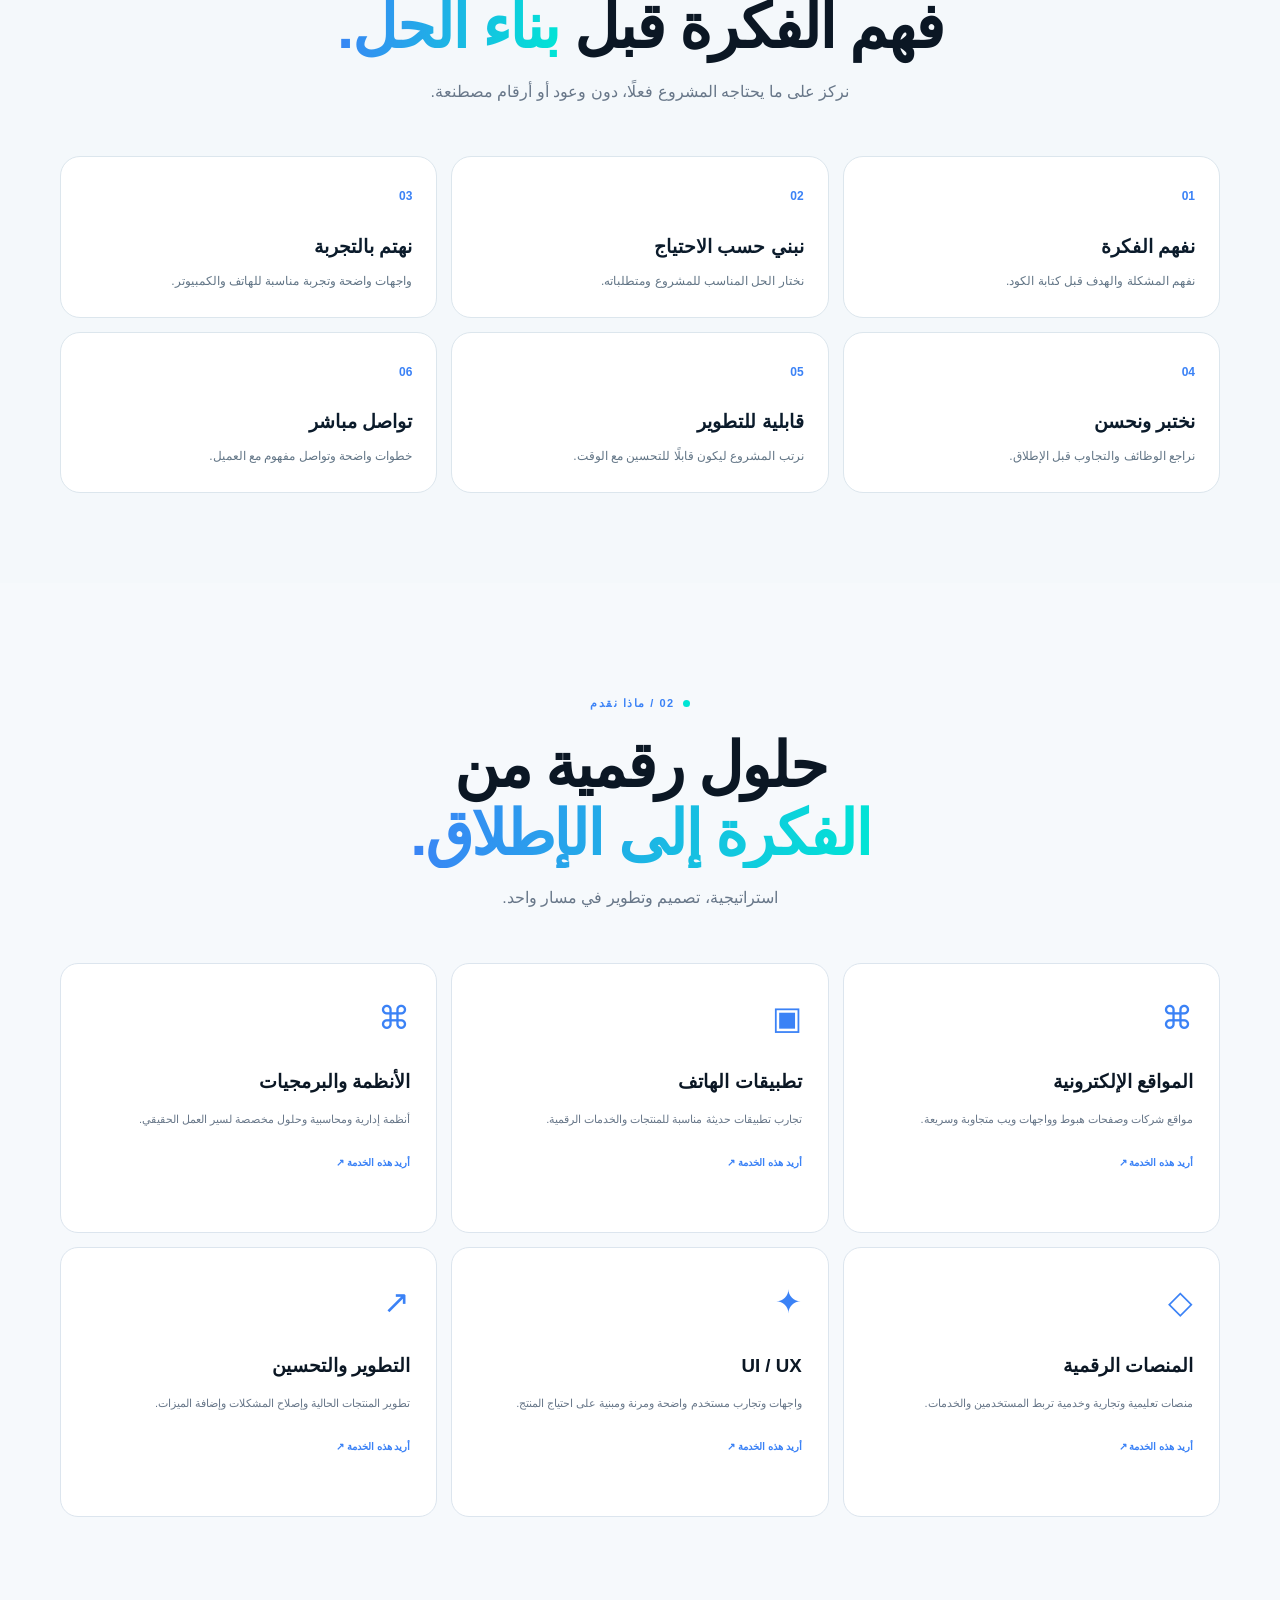
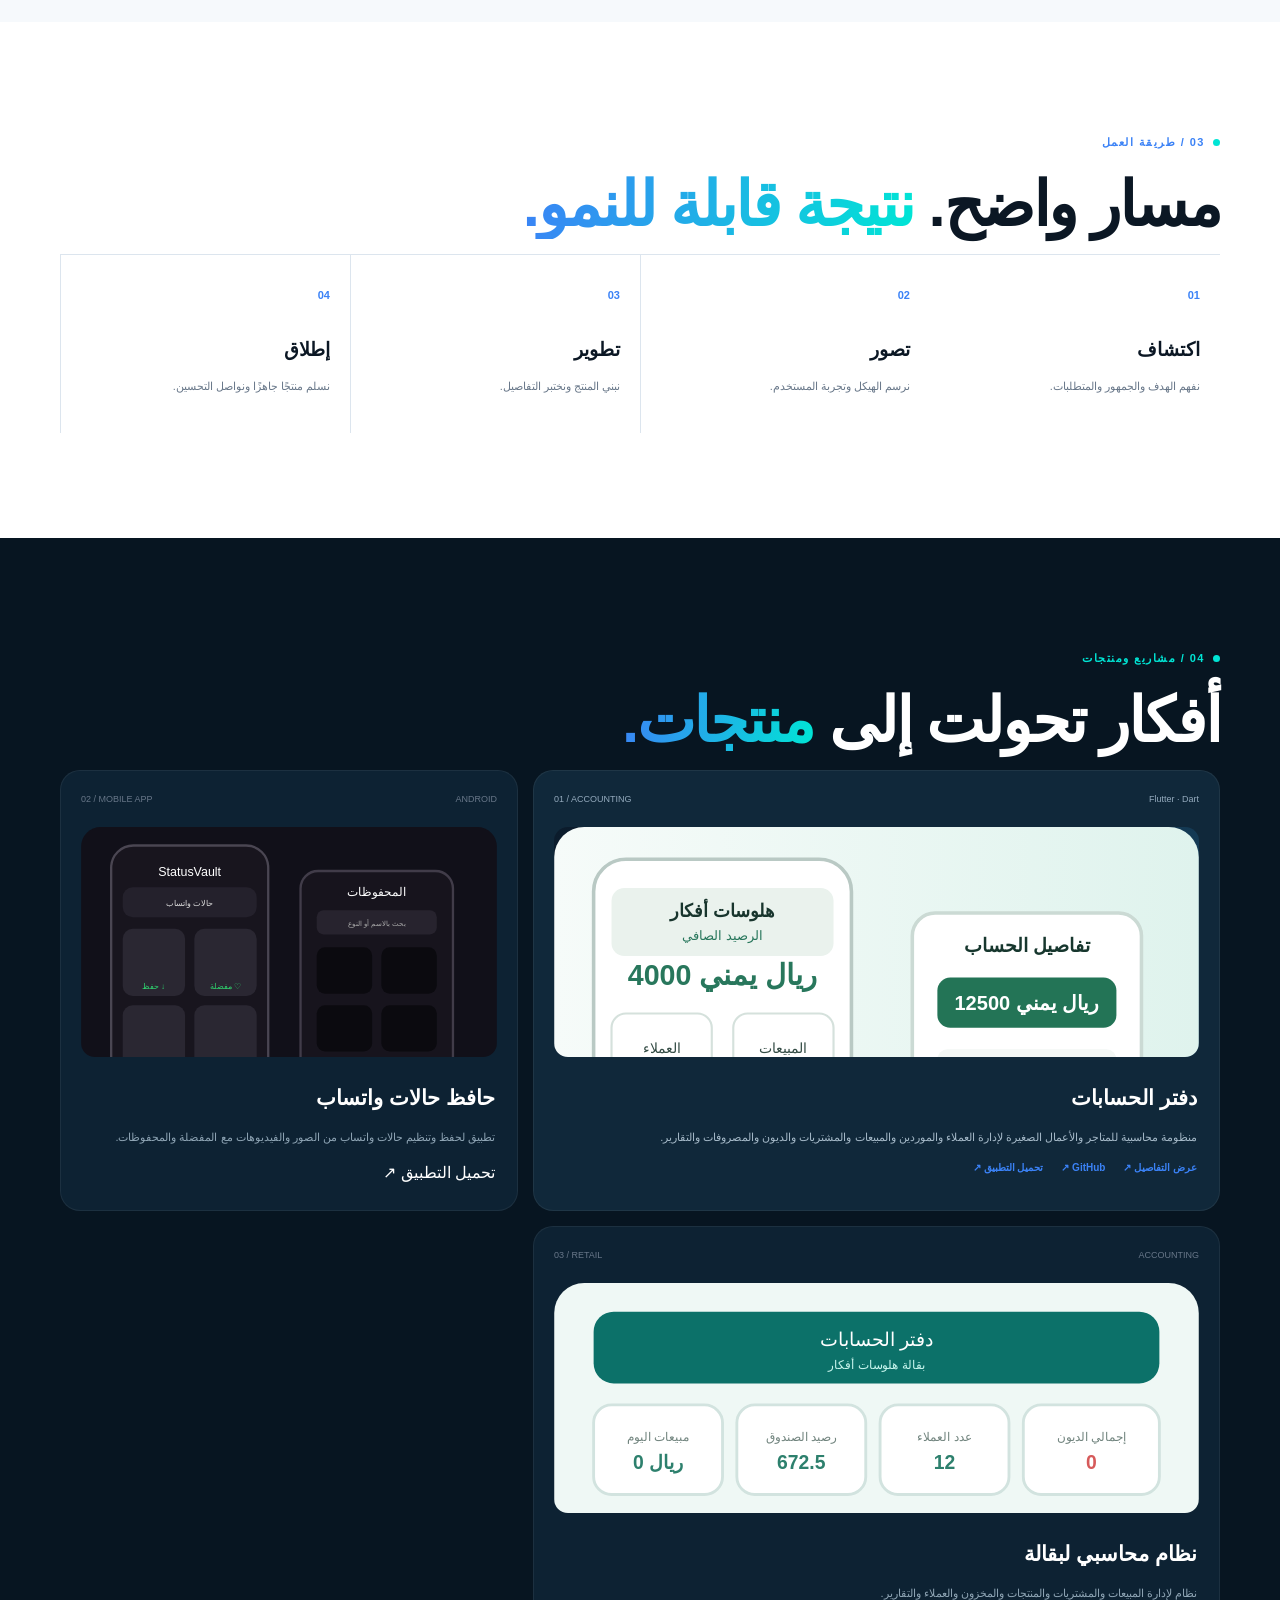
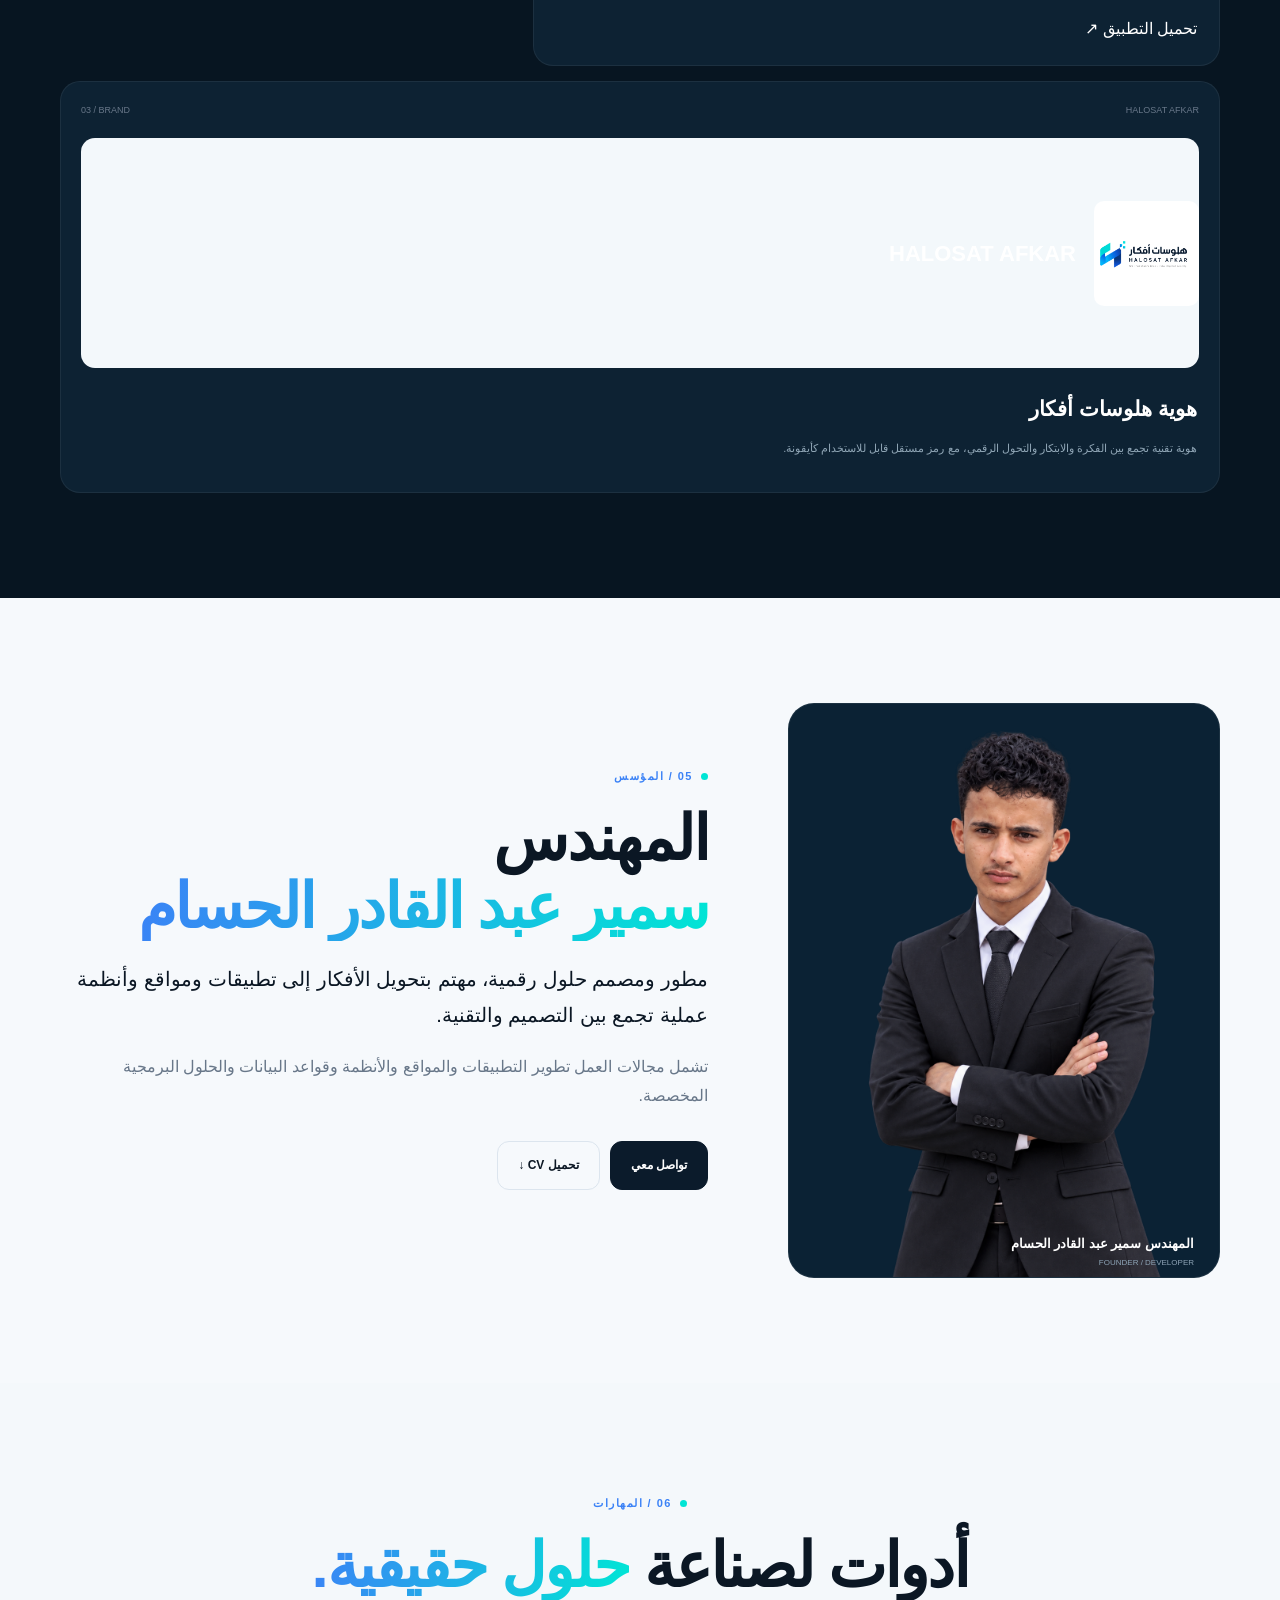
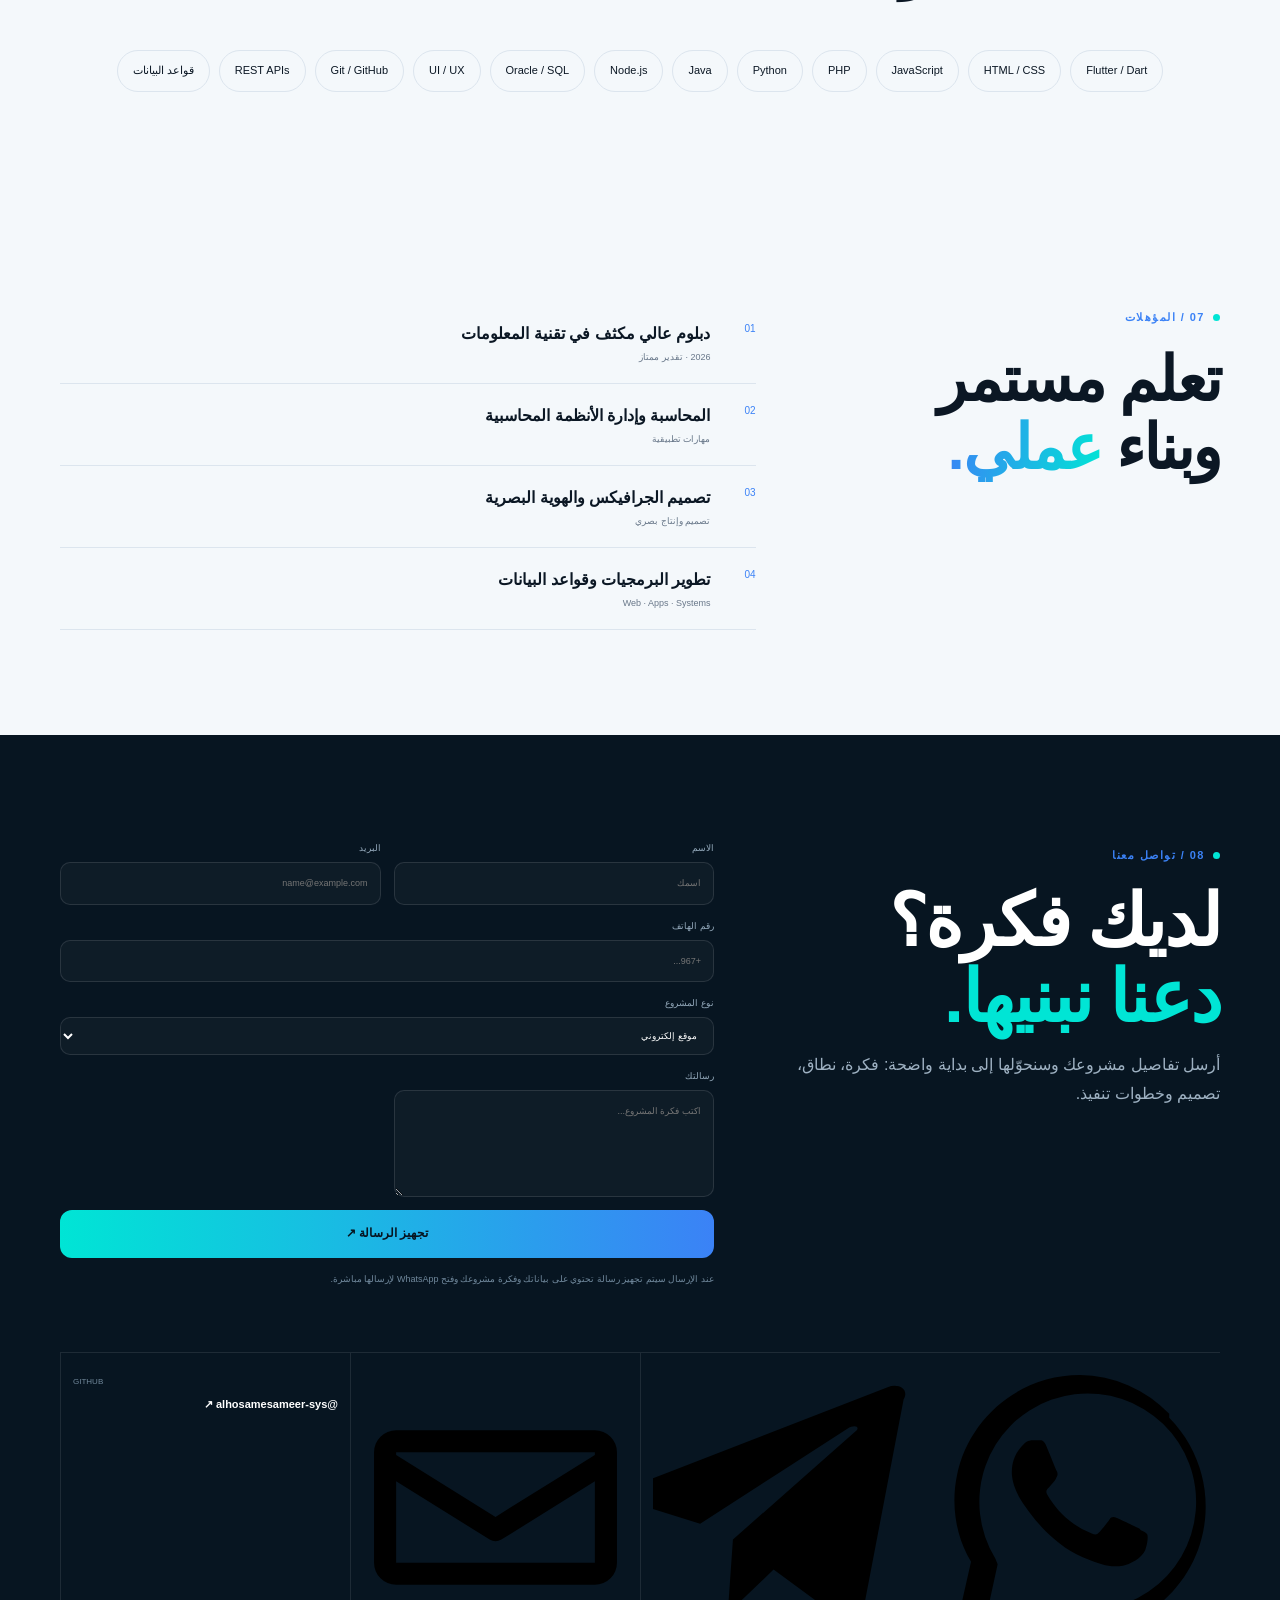
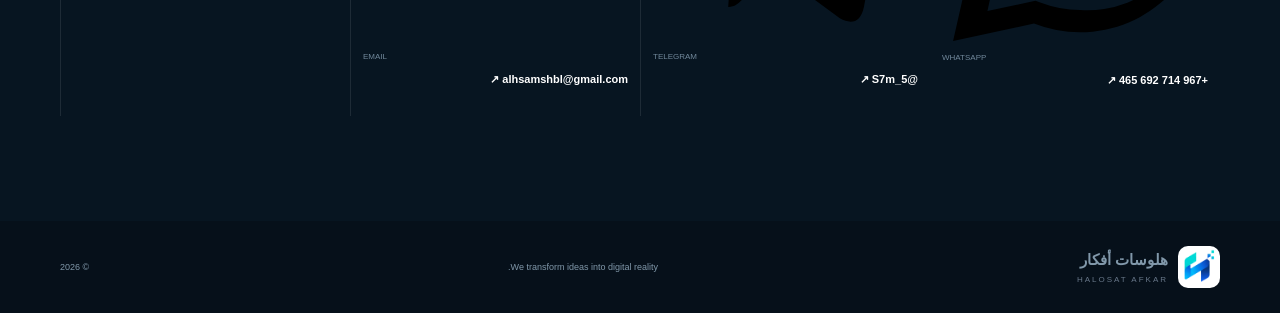
==== commit 21015fa4: "Add manifest metadata to HTML pages" ====
--- a/index.html
+++ b/index.html
@@ -8,7 +8,7 @@
 <title>هلوسات أفكار | HALOSAT AFKAR</title>
 <link rel="icon" type="image/svg+xml" href="assets/logo.svg"><link rel="apple-touch-icon" href="assets/logo.svg"><link rel="stylesheet" href="style.css"><link rel="stylesheet" href="showcase.css"><link rel="stylesheet" href="site.css">
 
-</head>
+<link rel="manifest" href="site.webmanifest"></head>
 <body>
 <div class="progress" id="progress"></div>
 <header><nav class="nav container">
--- a/site.css
+++ b/site.css
@@ -13,4 +13,11 @@
 .pg-form input,.pg-form textarea,.pg-form select{font:inherit}.pg-form textarea{min-height:150px;resize:vertical}.pg-form button{cursor:pointer}.pg-note{line-height:1.9}
 @media(max-width:900px){.pg-links{display:none}.pg-menu{display:grid!important;place-items:center}.pg-mobile{position:fixed;top:74px;right:12px;left:12px;z-index:1000}.ah-header nav{display:none}.ah-mobile{position:fixed;top:74px;right:12px;left:12px;z-index:1000}.links{display:none}.menu{display:grid!important}}
 @media(max-width:600px){.pg-card,.case-study-card{padding:22px 18px}.case-actions{flex-direction:column}.case-actions a{width:100%}.project-meta span{font-size:10px}.pg-form{padding:20px!important}}
-@media(prefers-reduced-motion:reduce){*,*::before,*::after{scroll-behavior:auto!important;animation-duration:.01ms!important;animation-iteration-count:1!important;transition-duration:.01ms!important}}+@media(prefers-reduced-motion:reduce){*,*::before,*::after{scroll-behavior:auto!important;animation-duration:.01ms!important;animation-iteration-count:1!important;transition-duration:.01ms!important}}
+/* Homepage value proposition */
+.hero-services{font-size:13px;font-weight:800;color:#8edfe1;letter-spacing:.2px;margin:10px 0 4px}
+.why{padding:90px 0;background:#f4f8fb}.why-grid{display:grid;grid-template-columns:repeat(3,1fr);gap:14px;margin-top:35px}.why-grid article{background:#fff;border:1px solid #dce6ed;border-radius:20px;padding:24px;transition:.3s}.why-grid article:hover{transform:translateY(-5px);box-shadow:0 18px 40px #07152112}.why-grid b{color:#3b82f6;font-size:12px}.why-grid h3{margin:20px 0 6px;color:#0b1b2b}.why-grid p{margin:0;color:#627586;line-height:1.9;font-size:12px}
+.service-cta-section{background:#eef5f8}
+.pg-center .pg-btn,.service-cta-section .pg-btn{margin-top:20px}
+@media(max-width:900px){.why-grid{grid-template-columns:1fr 1fr}}
+@media(max-width:600px){.why{padding:70px 0}.why-grid{grid-template-columns:1fr}.hero-services{font-size:12px;line-height:1.8}}
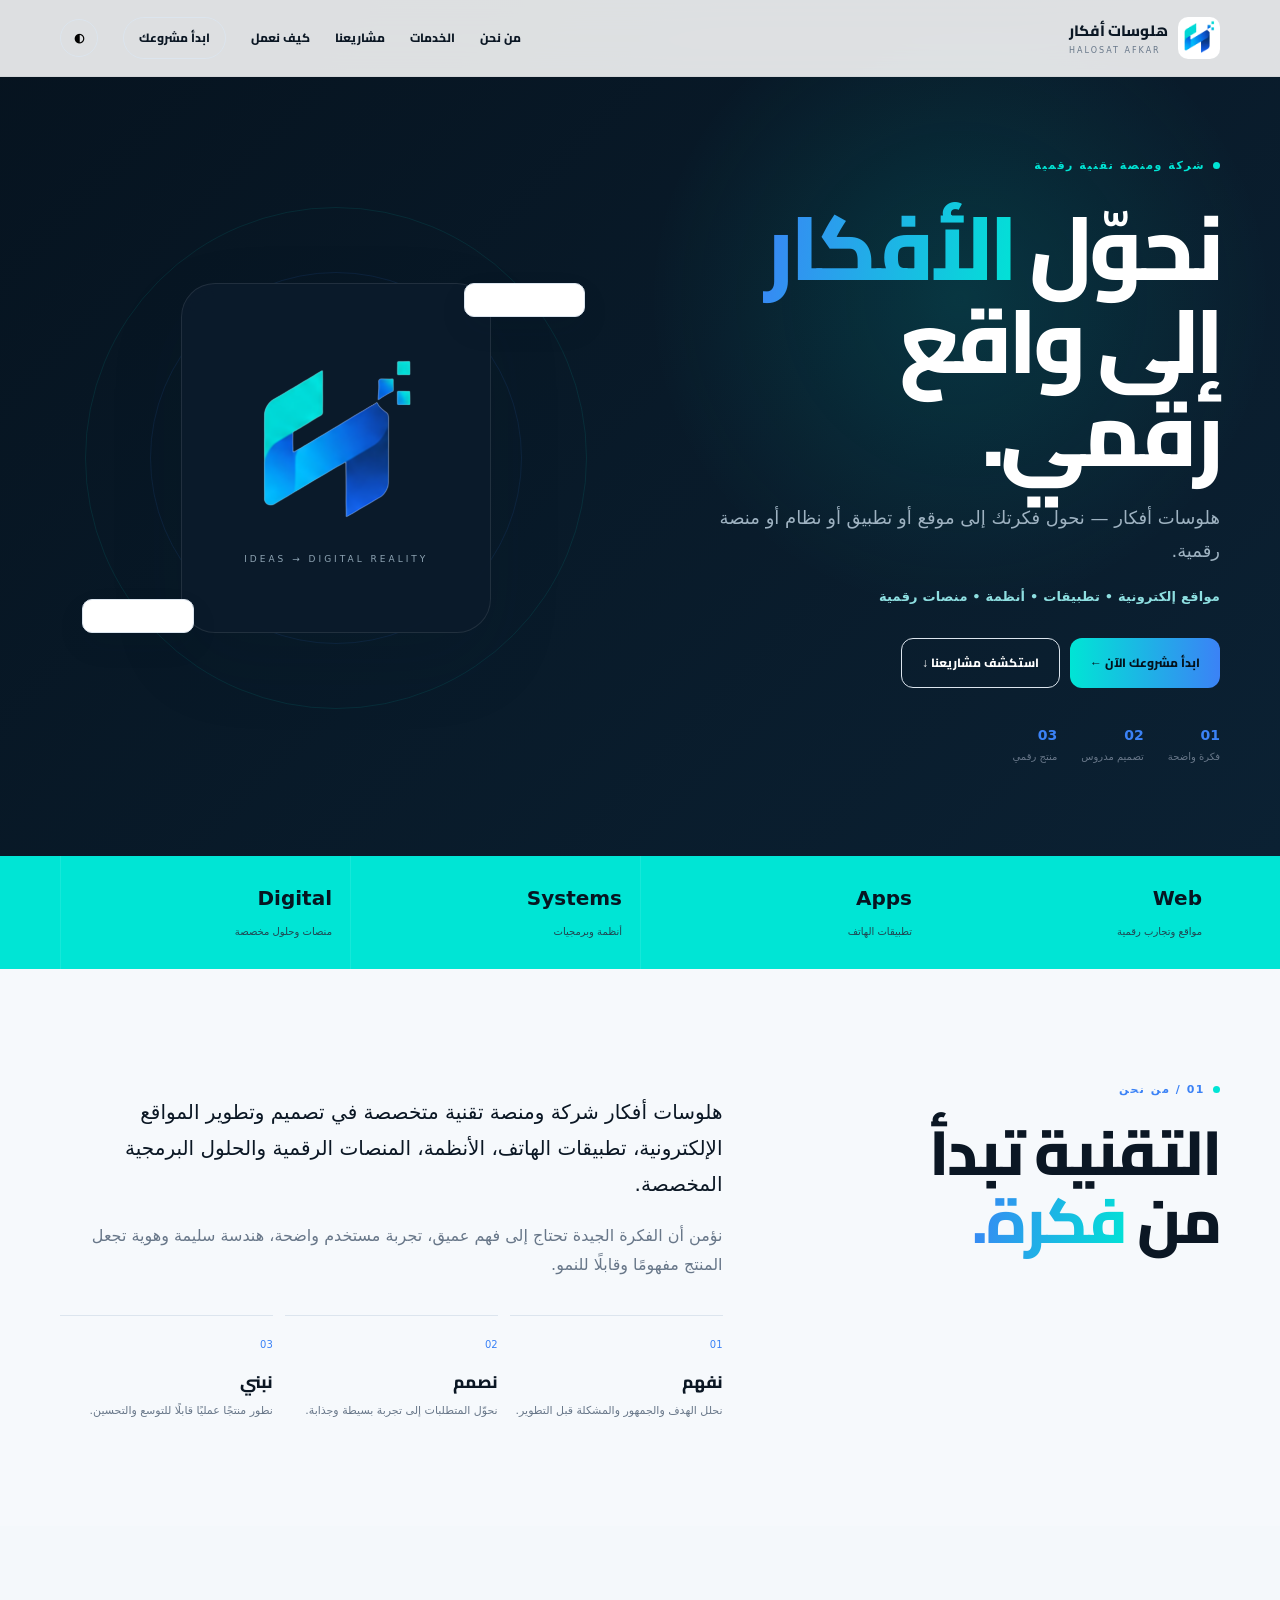
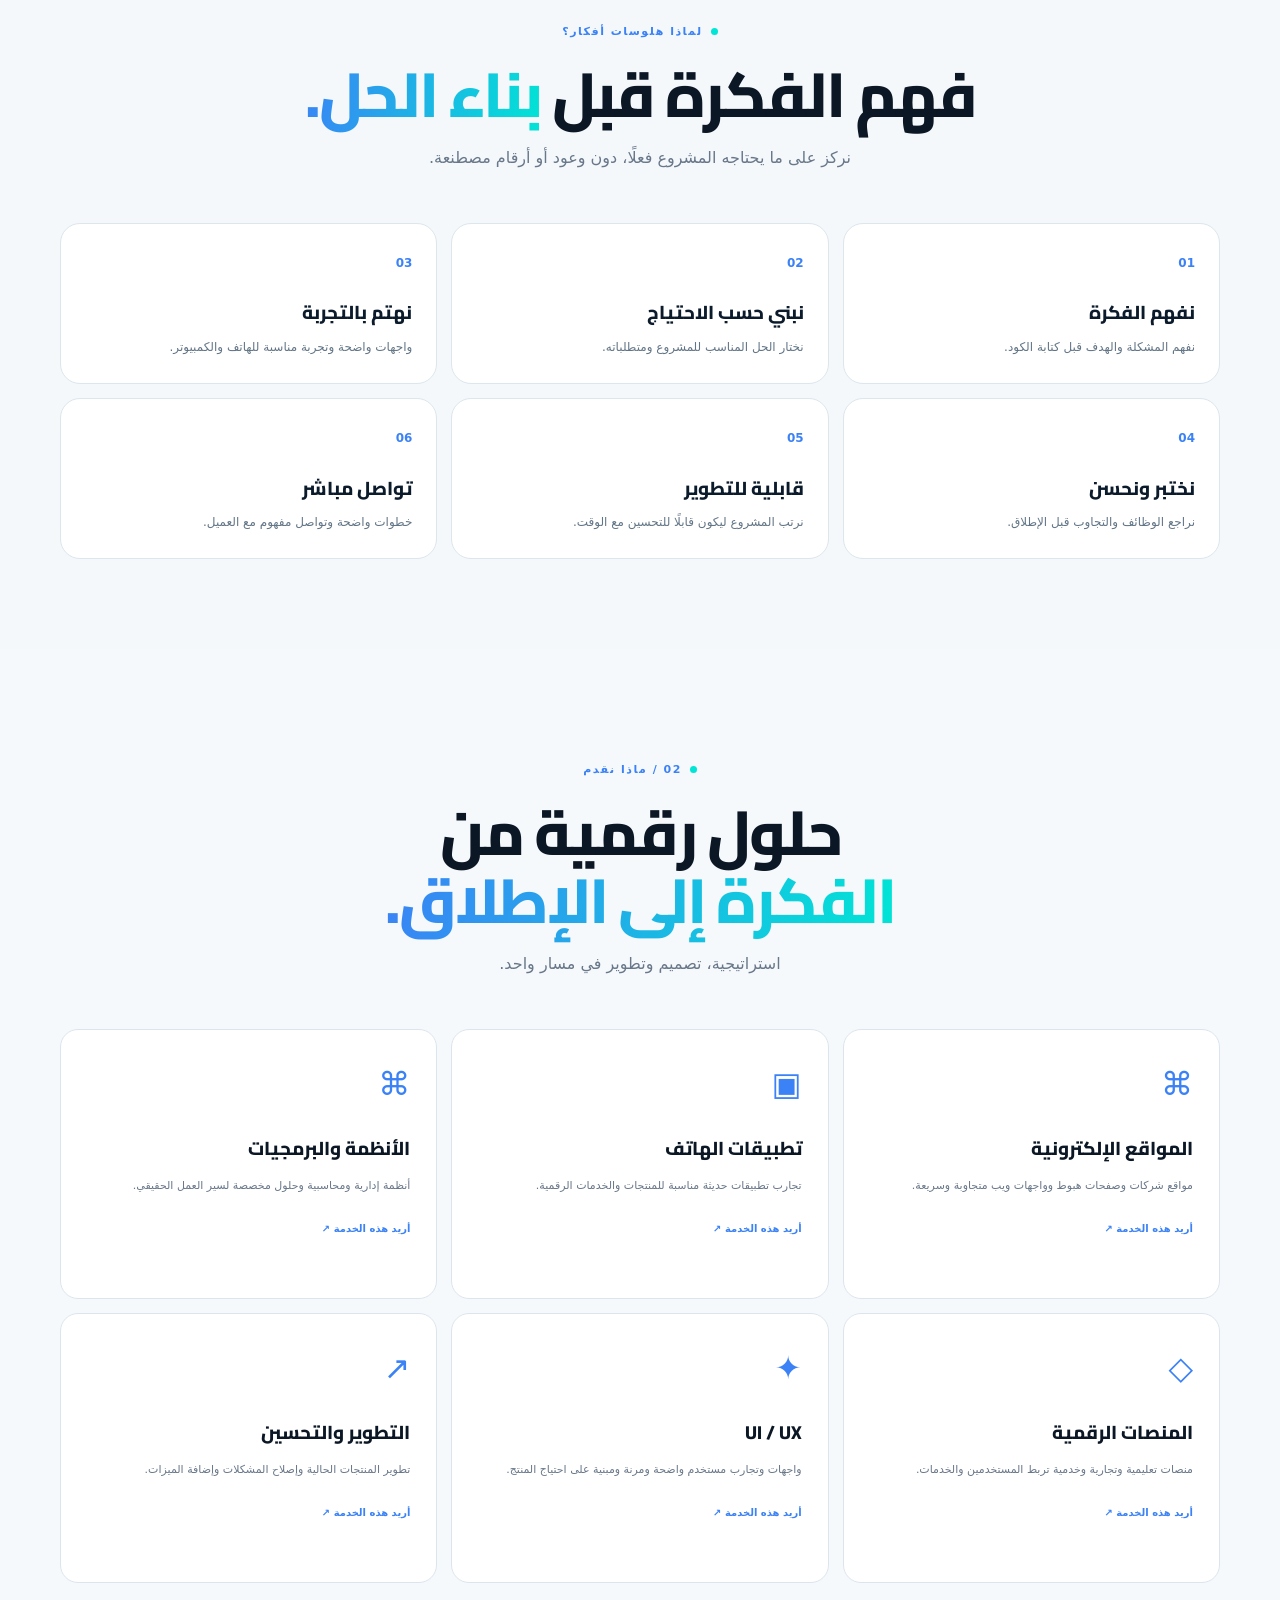
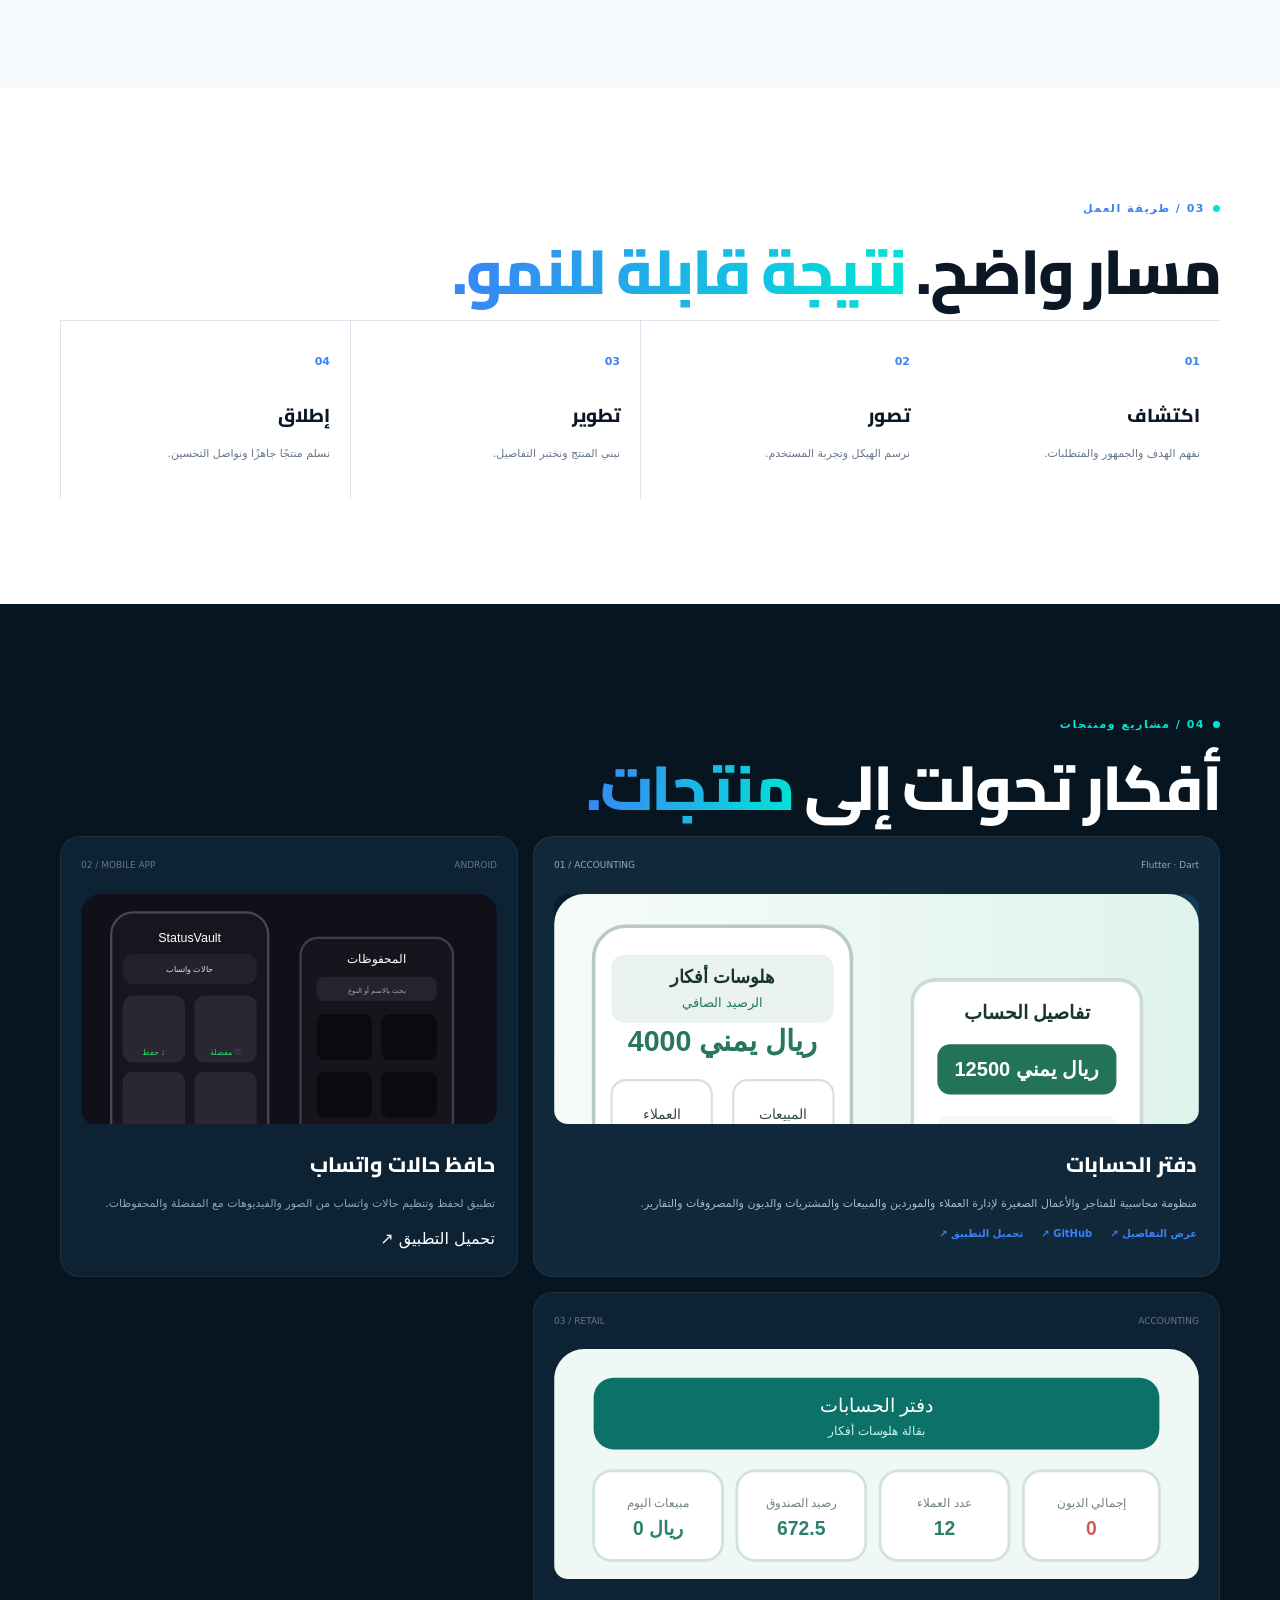
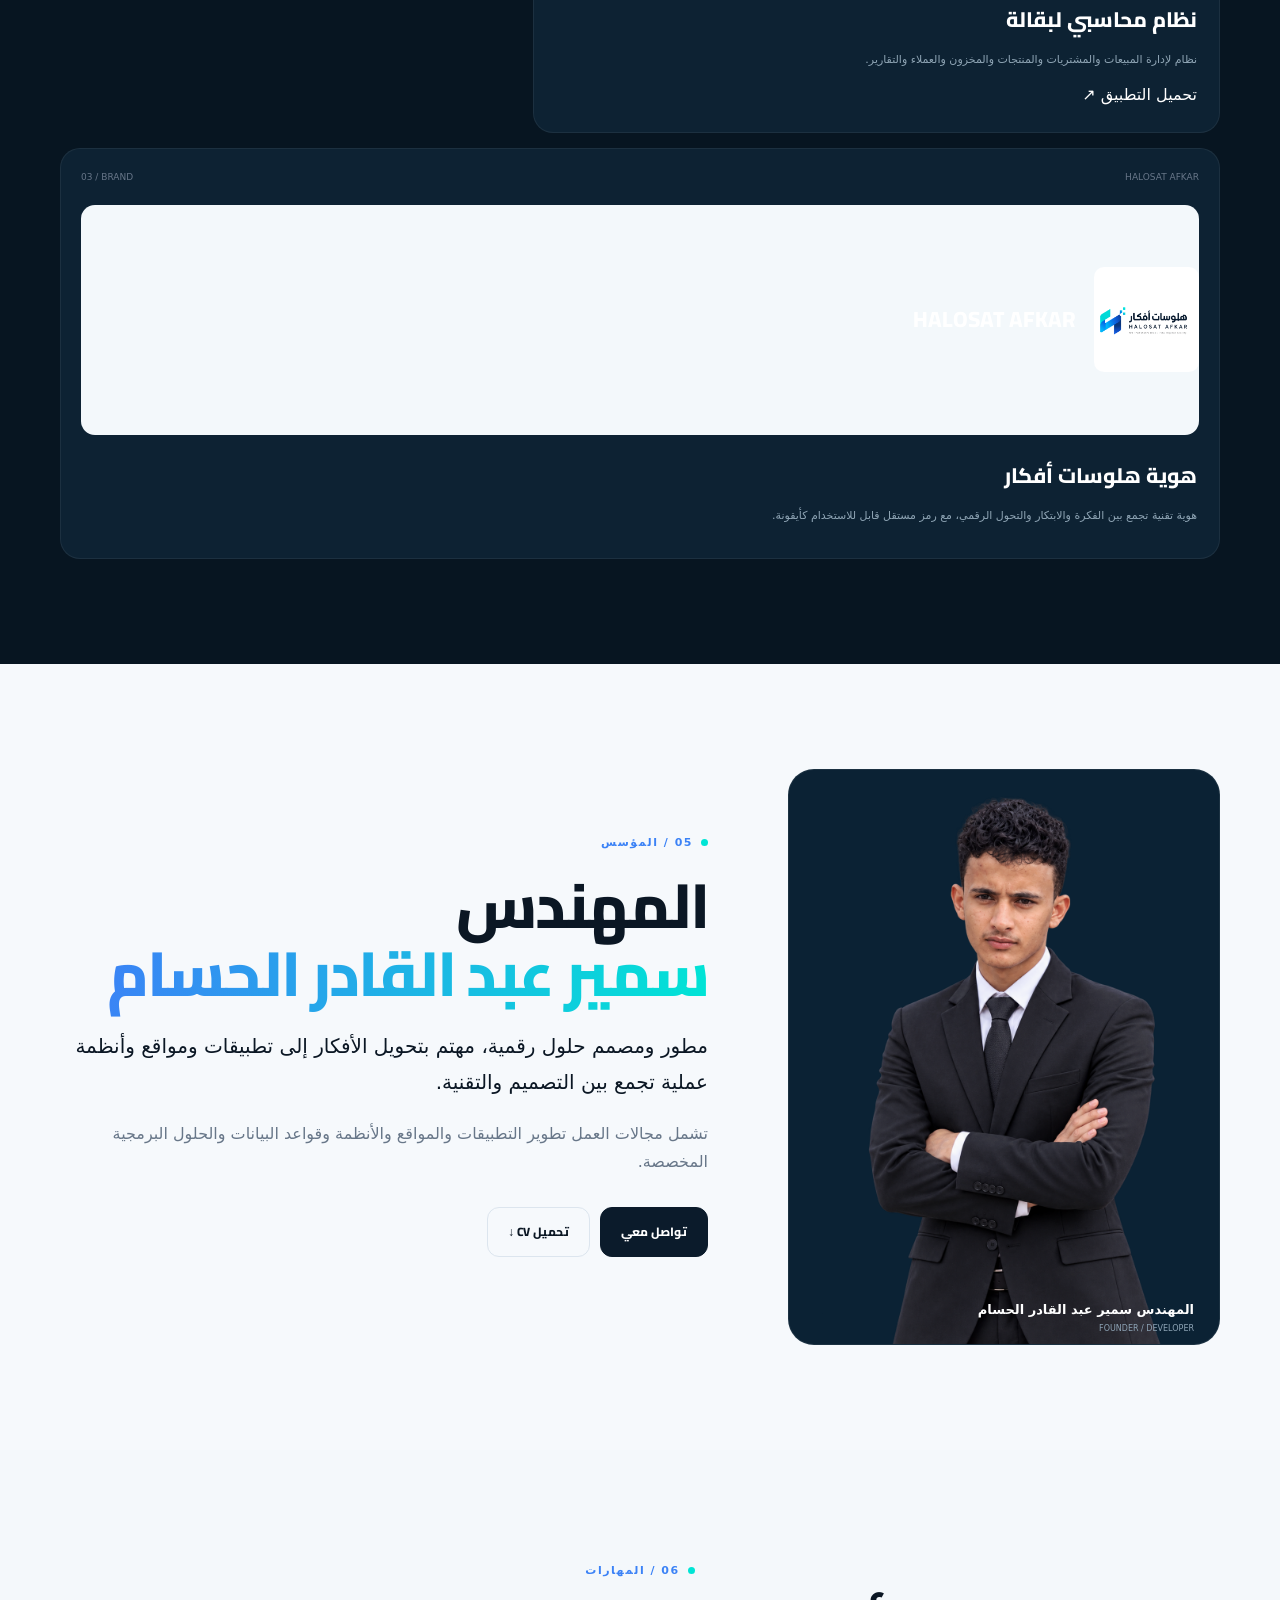
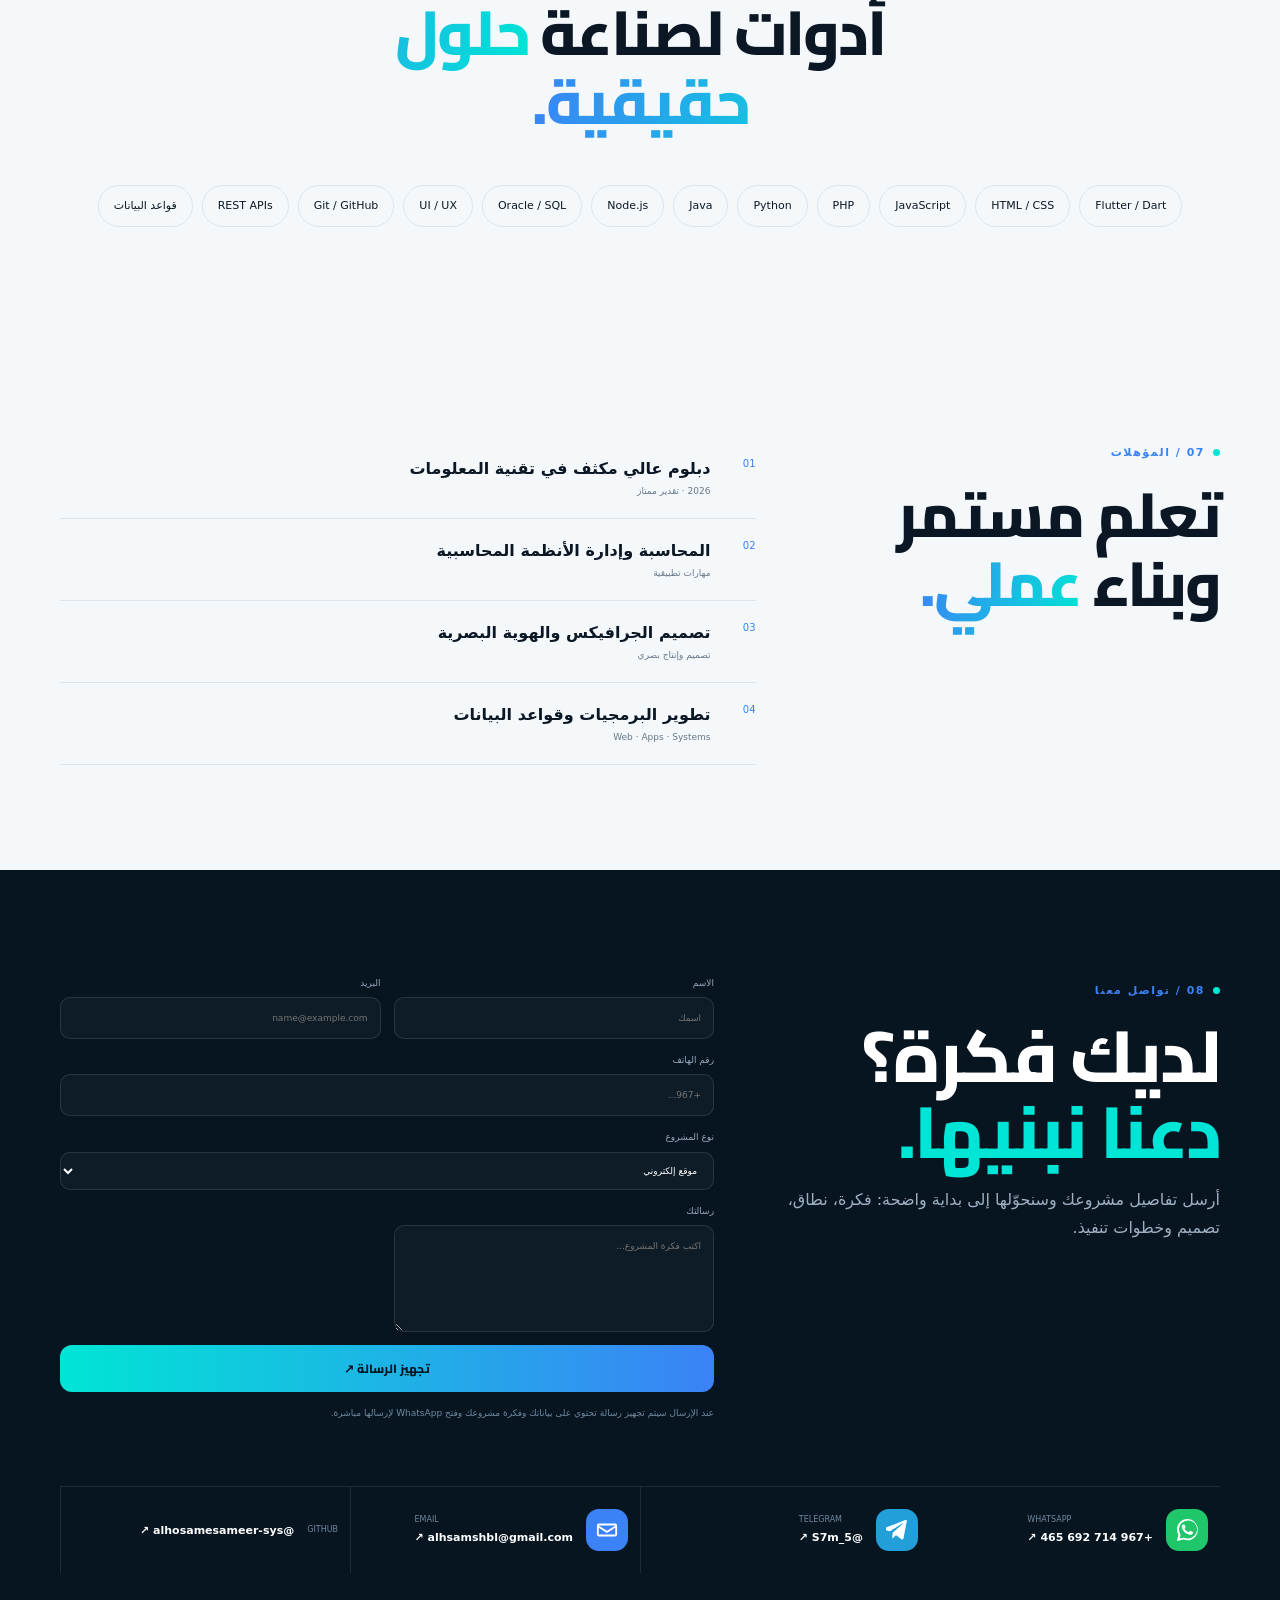
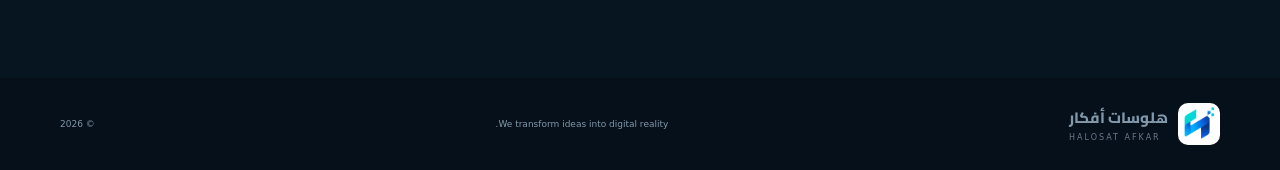
==== commit 4882d80e: "Load Cairo font correctly and consistently" ====
--- a/index.html
+++ b/index.html
@@ -8,7 +8,7 @@
 <title>هلوسات أفكار | HALOSAT AFKAR</title>
 <link rel="icon" type="image/svg+xml" href="assets/logo.svg"><link rel="apple-touch-icon" href="assets/logo.svg"><link rel="stylesheet" href="style.css"><link rel="stylesheet" href="showcase.css"><link rel="stylesheet" href="site.css">
 
-<link rel="manifest" href="site.webmanifest"></head>
+<link rel="manifest" href="site.webmanifest"><link rel="preconnect" href="https://fonts.googleapis.com"><link rel="preconnect" href="https://fonts.gstatic.com" crossorigin><link href="https://fonts.googleapis.com/css2?family=Cairo:wght@400;500;600;700;800;900&display=swap" rel="stylesheet"></head>
 <body>
 <div class="progress" id="progress"></div>
 <header><nav class="nav container">
--- a/style.css
+++ b/style.css
@@ -1,7 +1,7 @@
 :root{--n:#0B1B2B;--c:#00E5D5;--b:#3B82F6;--bg:#f6f9fc;--card:#fff;--txt:#0b1724;--mut:#687789;--line:#dce5ee;--r:22px}*{box-sizing:border-box}html{scroll-behavior:smooth}body{margin:0;font-family:system-ui,-apple-system,"Segoe UI","Noto Sans Arabic",Tahoma,sans-serif;color:var(--txt);background:var(--bg);line-height:1.8}a{text-decoration:none;color:inherit}button,input,textarea,select{font:inherit}.container{width:min(1160px,calc(100% - 32px));margin:auto}.progress{position:fixed;z-index:1000;top:0;right:0;height:3px;width:0;background:linear-gradient(90deg,var(--b),var(--c))}header{position:fixed;top:0;right:0;left:0;z-index:99;background:#ffffffdd;backdrop-filter:blur(18px);border-bottom:1px solid #0b1b2b0d}.nav{height:76px;display:flex;align-items:center;justify-content:space-between;gap:20px}.brand{display:flex;align-items:center;gap:10px}.brand img{width:42px;height:42px}.brand b{display:block;font-size:15px}.brand small{display:block;direction:ltr;letter-spacing:2px;color:var(--mut);font-size:8px}.links{display:flex;align-items:center;gap:25px;font-size:12px;font-weight:750}.links a:hover{color:var(--b)}.pill{border:1px solid var(--line);padding:9px 15px;border-radius:999px}.mode,.menu{border:1px solid var(--line);background:transparent;border-radius:50%;width:38px;height:38px}.menu{display:none;border-radius:10px}.hero{min-height:760px;padding:155px 0 90px;display:grid;place-items:center;overflow:hidden;background:radial-gradient(circle at 78% 32%,#00e5d514,transparent 30%),radial-gradient(circle at 12% 75%,#3b82f610,transparent 30%)}.hero-grid{display:grid;grid-template-columns:1.1fr .9fr;gap:70px;align-items:center}.kicker{font-size:11px;font-weight:850;letter-spacing:1.5px;color:var(--b)}.kicker:before{content:"";display:inline-block;width:7px;height:7px;background:var(--c);border-radius:50%;margin-left:8px}h1{font-size:clamp(52px,7vw,90px);line-height:1.04;letter-spacing:-4px;margin:22px 0}em{font-style:normal;background:linear-gradient(100deg,var(--b),var(--c));-webkit-background-clip:text;color:transparent}.lead{font-size:18px;color:var(--mut);max-width:650px}.actions{display:flex;gap:10px;margin:30px 0}.btn{display:inline-flex;align-items:center;justify-content:center;gap:10px;padding:13px 20px;border-radius:12px;font-size:12px;font-weight:800;transition:.25s;border:1px solid var(--line);cursor:pointer}.primary{background:var(--n);color:#fff;border-color:var(--n)}.btn:hover{transform:translateY(-2px)}.hero-meta{display:flex;gap:24px;margin-top:35px;color:var(--mut);font-size:10px}.hero-meta b{color:var(--b);font-size:14px;display:block}.visual{min-height:470px;display:grid;place-items:center;position:relative}.visual:before,.visual:after{content:"";position:absolute;border:1px solid #3b82f61a;border-radius:50%;animation:spin 20s linear infinite}.visual:before{width:500px;height:500px}.visual:after{width:370px;height:370px;border-color:#00e5d51c;animation-direction:reverse}.logo-card{width:310px;height:350px;background:#ffffffc9;border:1px solid #fff;border-radius:34px;box-shadow:0 30px 80px #0b1b2b18;display:grid;place-items:center;align-content:center;gap:12px;position:relative;z-index:2;backdrop-filter:blur(16px)}.logo-card img{width:190px;height:190px}.logo-card small{letter-spacing:3px;font-size:9px;color:var(--mut);direction:ltr}.tag{position:absolute;z-index:3;background:var(--card);border:1px solid var(--line);padding:8px 11px;border-radius:10px;font-size:9px;box-shadow:0 12px 30px #0b1b2b12;direction:ltr}.t1{top:60px;right:5%}.t2{bottom:60px;left:4%}.strip{background:var(--n);color:#fff}.stats{display:grid;grid-template-columns:repeat(4,1fr)}.stats>div{padding:24px 18px;border-left:1px solid #ffffff18}.stats>div:first-child{border:0}.stats b{display:block;font-size:20px}.stats span{color:#91a7ba;font-size:10px}section{padding:105px 0}.two{display:grid;grid-template-columns:.75fr 1.25fr;gap:100px}.title h2{font-size:clamp(40px,5vw,62px);line-height:1.1;letter-spacing:-2px;margin:15px 0}.large{font-size:20px}.muted{color:var(--mut)}.principles{display:grid;grid-template-columns:repeat(3,1fr);gap:12px;margin-top:35px}.principles article{border-top:1px solid var(--line);padding-top:13px}.principles span{font-size:10px;color:var(--b)}.principles h3{margin:10px 0 3px;font-size:17px}.principles p{font-size:11px;color:var(--mut);margin:0}.services{background:var(--bg)}.center{text-align:center;max-width:700px;margin:0 auto 50px}.center p{color:var(--mut)}.grid6{display:grid;grid-template-columns:repeat(3,1fr);gap:14px}.service{background:var(--card);border:1px solid var(--line);border-radius:18px;padding:26px;min-height:270px;transition:.3s}.service:hover{transform:translateY(-6px);box-shadow:0 20px 55px #0b1b2b12}.service i{font-style:normal;font-size:32px;color:var(--b)}.service h3{margin:18px 0 5px}.service p{font-size:11px;color:var(--mut)}.service a,.project-actions a{font-size:10px;color:var(--b);font-weight:800}.process{background:#fff}.process-grid{display:grid;grid-template-columns:repeat(4,1fr);border-top:1px solid var(--line)}.step{padding:25px 20px;border-left:1px solid var(--line)}.step:first-child{border:0}.step b{color:var(--b);font-size:11px}.step h3{margin:24px 0 3px}.step p{font-size:11px;color:var(--mut)}.work{background:var(--n);color:#fff}.work .kicker{color:var(--c)}.projects{display:grid;grid-template-columns:1.2fr .8fr;gap:15px}.project{background:#fff;color:var(--txt);border-radius:20px;overflow:hidden}.project.big{background:#12283b;color:#fff}.project.wide{grid-column:1/-1}.phead{display:flex;justify-content:space-between;padding:20px;font-size:9px;color:var(--mut);direction:ltr}.project.big .phead{color:#94aabd}.mock{height:190px;margin:0 20px;border-radius:14px;display:grid;place-items:center}.mock.account{background:linear-gradient(135deg,#0b1b2b,#174563)}.mock.account strong{font-size:55px;color:var(--c)}.mock.web{background:#edf3f8}.mock.web div{background:#fff;padding:30px 45px;border-radius:12px;box-shadow:0 15px 35px #0b1b2b12}.mock.brand{background:#f3f8fb;display:flex;gap:18px}.mock.brand img{width:105px;height:105px}.mock.brand b{direction:ltr;font-size:22px}.pbody{padding:22px}.pbody h3{margin:0 0 6px;font-size:21px}.pbody p{font-size:11px;color:var(--mut)}.project.big .pbody p{color:#a6bac9}.project-actions{display:flex;gap:18px}.founder-grid{display:grid;grid-template-columns:.8fr 1.2fr;gap:80px;align-items:center}.profile{background:var(--n);border-radius:26px;min-height:430px;position:relative;overflow:hidden;display:grid;place-items:center}.avatar{width:230px;height:230px;border-radius:50%;border:1px solid #00e5d54d;display:grid;place-items:center;color:var(--c);font-size:75px;font-weight:900;background:radial-gradient(circle,#00e5d512,transparent 65%)}.profile label{position:absolute;bottom:22px;right:25px;color:#fff;font-size:13px;font-weight:800}.profile small{position:absolute;bottom:7px;right:25px;color:#8ea4b6;font-size:8px;direction:ltr}.skills{background:#fff}.chips{display:flex;flex-wrap:wrap;justify-content:center;gap:9px}.chips span{padding:10px 15px;border:1px solid var(--line);border-radius:999px;font-size:11px}.credentials{background:var(--bg)}.credentials-grid{display:grid;grid-template-columns:.7fr 1.3fr;gap:90px}.cred{border-bottom:1px solid var(--line);padding:18px 0;display:grid;grid-template-columns:45px 1fr}.cred span{color:var(--b);font-size:10px}.cred small{grid-column:2;color:var(--mut);font-size:9px}.contact{background:var(--n);color:#fff}.contact-grid{display:grid;grid-template-columns:.8fr 1.2fr;gap:70px}.contact h2{font-size:clamp(45px,6vw,72px);line-height:1.05}.contact h2 em{background:none;color:var(--c)}.contact p{color:#9eb1c2}.form{display:grid;grid-template-columns:1fr 1fr;gap:13px}.form label{font-size:9px;color:#94a9bb}.form label:nth-child(3),.form label:nth-child(4),.form button,.form .note{grid-column:1/-1}.form input,.form textarea,.form select{display:block;width:100%;margin-top:6px;padding:12px;background:#ffffff08;border:1px solid #ffffff1c;border-radius:10px;color:#fff;outline:0}.form option{color:#111}.form input:focus,.form textarea:focus{border-color:var(--c)}.note{font-size:9px;color:#71899d}.socials{display:grid;grid-template-columns:repeat(4,1fr);border-top:1px solid #ffffff18;margin-top:65px}.socials a{padding:22px 12px;border-left:1px solid #ffffff18}.socials a:first-child{border:0}.socials small{display:block;color:#71889b;font-size:8px;direction:ltr}.socials b{font-size:11px}footer{background:#06101a;color:#8198aa;padding:25px 0}.foot{display:flex;align-items:center;justify-content:space-between;font-size:9px}.top{position:fixed;bottom:20px;left:20px;width:42px;height:42px;border:1px solid var(--line);border-radius:50%;background:#fff;color:var(--n);opacity:0;pointer-events:none}.top.show{opacity:1;pointer-events:auto}.reveal{opacity:0;transform:translateY(22px);transition:.7s}.reveal.show{opacity:1;transform:none}body.dark{--bg:#081522;--card:#0d1e2d;--txt:#edf6ff;--mut:#9cb0c1;--line:#1b3245}body.dark header{background:#081522e8;border-color:#ffffff0d}body.dark .process,body.dark .skills{background:#081522}body.dark .logo-card{background:#0d1e2dcc}.toast{position:fixed;bottom:22px;right:22px;background:#07121e;color:#fff;padding:12px 16px;border-radius:10px;font-size:10px;opacity:0;transform:translateY(10px);transition:.3s;z-index:200}.toast.show{opacity:1;transform:none}@keyframes spin{to{transform:rotate(360deg)}}@media(max-width:900px){.links{position:absolute;top:76px;right:16px;left:16px;background:var(--card);border:1px solid var(--line);border-radius:15px;padding:14px;display:none;flex-direction:column;align-items:stretch}.links.open{display:flex}.menu{display:block}.hero-grid,.two,.founder-grid,.credentials-grid,.contact-grid{grid-template-columns:1fr;gap:45px}.grid6{grid-template-columns:1fr 1fr}.projects{grid-template-columns:1fr}.project.wide{grid-column:auto}.process-grid{grid-template-columns:1fr 1fr}.socials{grid-template-columns:1fr 1fr}}@media(max-width:600px){.container{width:calc(100% - 26px)}section{padding:75px 0}.hero{padding-top:120px}.hero-grid{gap:20px}h1{font-size:51px;letter-spacing:-2px}.actions{flex-direction:column}.actions .btn{width:100%}.visual{min-height:340px}.visual:before{width:350px;height:350px}.visual:after{width:270px;height:270px}.logo-card{width:245px;height:285px}.logo-card img{width:145px;height:145px}.tag{display:none}.stats{grid-template-columns:1fr 1fr}.stats>div{border-bottom:1px solid #ffffff18}.principles,.grid6,.process-grid,.form,.socials{grid-template-columns:1fr}.step{border-left:0;border-top:1px solid var(--line)}.step:first-child{border-top:0}.form label:nth-child(3),.form label:nth-child(4),.form button,.form .note{grid-column:auto}.foot{display:grid;gap:10px}.profile{min-height:360px}}
 
 /* HALOSAT AFKAR — typography & contrast polish */
-@import url('https://fonts.googleapis.com/css2?family=Cairo:wght@400;500;600;700;800;900&display=swap');
+500;600;700;800;900&display=swap');
 html,body,input,textarea,select,button{font-family:'Cairo',Tahoma,Arial,sans-serif!important}
 body{font-weight:500;letter-spacing:0}
 h1,h2,h3,h4,h5,h6,.brand b,.pg-brand b,.ah-brand b,.btn,.show-btn,.pg-btn,.pg-cta,.ah-cta,.links,.pg-links,.ah-nav nav{font-family:'Cairo',Tahoma,Arial,sans-serif!important;font-weight:800}
--- a/showcase.css
+++ b/showcase.css
@@ -6,7 +6,7 @@
 
 
 /* HALOSAT AFKAR — typography & contrast polish */
-@import url('https://fonts.googleapis.com/css2?family=Cairo:wght@400;500;600;700;800;900&display=swap');
+500;600;700;800;900&display=swap');
 html,body,input,textarea,select,button{font-family:'Cairo',Tahoma,Arial,sans-serif!important}
 body{font-weight:500;letter-spacing:0}
 h1,h2,h3,h4,h5,h6,.brand b,.pg-brand b,.ah-brand b,.btn,.show-btn,.pg-btn,.pg-cta,.ah-cta,.links,.pg-links,.ah-nav nav{font-family:'Cairo',Tahoma,Arial,sans-serif!important;font-weight:800}
--- a/site.css
+++ b/site.css
@@ -21,3 +21,8 @@
 .pg-center .pg-btn,.service-cta-section .pg-btn{margin-top:20px}
 @media(max-width:900px){.why-grid{grid-template-columns:1fr 1fr}}
 @media(max-width:600px){.why{padding:70px 0}.why-grid{grid-template-columns:1fr}.hero-services{font-size:12px;line-height:1.8}}
+
+/* Contact and social icons */
+.contact-icon,.brand-icon{width:42px;height:42px;border-radius:13px;display:grid;place-items:center;flex:none}.contact-icon svg,.brand-icon svg{width:22px;height:22px;fill:currentColor}.contact-icon.wa,.brand-icon.wa{background:#20c76a;color:#fff}.contact-icon.tg,.brand-icon.tg{background:#229ed9;color:#fff}.contact-icon.ig,.brand-icon.ig{background:linear-gradient(135deg,#8a3ab9,#fd1d1d,#fcb045);color:#fff}.contact-icon.ig svg,.brand-icon.ig svg{fill:none;stroke:currentColor;stroke-width:1.7}.contact-icon.ig .dot,.brand-icon.ig .dot{fill:currentColor;stroke:none}.contact-icon.em,.brand-icon.em{background:#3b82f6;color:#fff}.socials a,.ah-socials a,.pg-social a{display:flex!important;align-items:center;gap:13px}.socials a small,.socials a b,.ah-socials a small,.ah-socials a b,.pg-social a small,.pg-social a b{display:block}.brand-icon{font-style:normal}
+
+.contact-heading{display:block;text-align:right;margin:0}.contact-intro{color:#6c7d8d}.case-image{min-height:300px;margin-top:18px}
